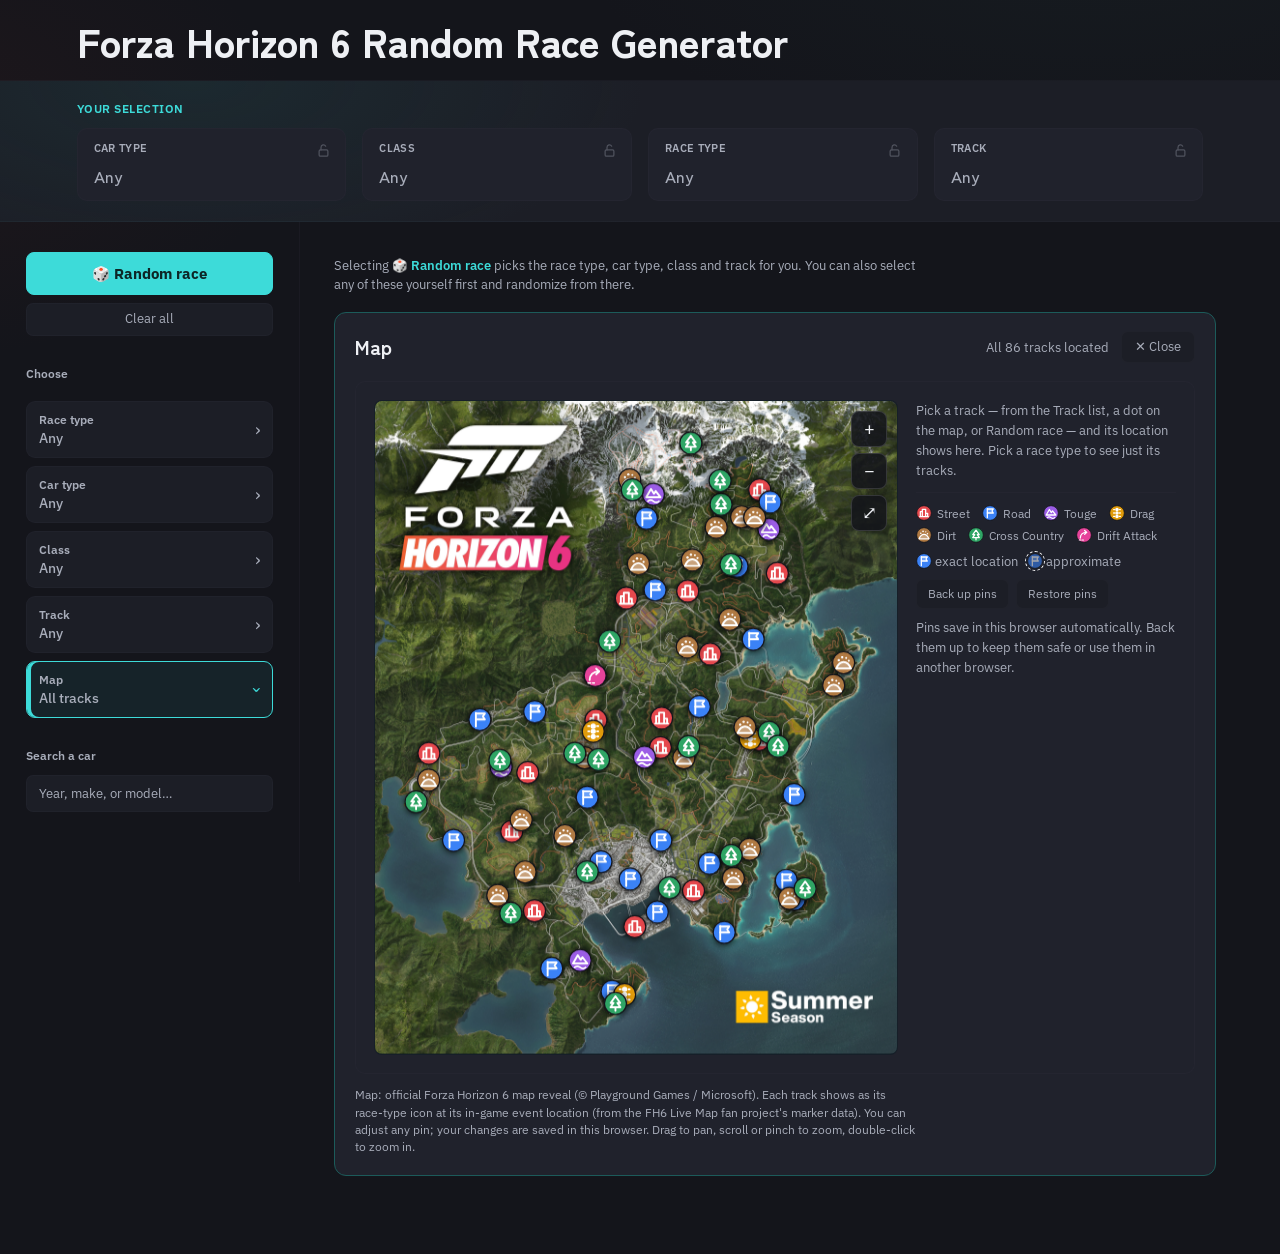
==== fh6-random-race-gen.html @ 0162f40c "Initial commit: FH6 tools (race generator, tune finder, car data) Co-Authored-By: Claude Sonnet 5 <n" ====
<!DOCTYPE html>
<html lang="en">
<head>
<meta charset="UTF-8">
<meta name="viewport" content="width=device-width, initial-scale=1.0">
<title>FH6 Random Race Gen</title>
<link rel="preconnect" href="https://fonts.googleapis.com">
<link href="https://fonts.googleapis.com/css2?family=Zen+Kaku+Gothic+New:wght@500;700;900&family=IBM+Plex+Sans:wght@400;500;600&display=swap" rel="stylesheet">
<style>
  :root{
    --asphalt:#14151b;
    --asphalt-2:#1c1e26;
    --card:#20222c;
    --line: #33364433;
    --paper:#eef0f4;
    --paper-dim:#a8adba;
    --torii:#e8483c;
    --torii-dim:#7a2b26;
    --neon:#3ddbd9;
    /* Selection colours: Okabe-Ito orange + sky blue stay distinct for colour-blind users */
    --sel:#E8642C;
    --compat:#56B4E9;
    --neon-dim:#1c5b5a;
  }
  *{box-sizing:border-box;}
  html,body{margin:0;padding:0;}
  body{
    background:
      radial-gradient(ellipse 900px 500px at 85% -10%, #1f3a3933 0%, transparent 60%),
      radial-gradient(ellipse 700px 400px at -10% 10%, #4a1f1c33 0%, transparent 60%),
      var(--asphalt);
    color:var(--paper);
    font-family:'IBM Plex Sans', sans-serif;
    min-height:100vh;
  }
  .display{font-family:'Zen Kaku Gothic New', sans-serif;}

  /* ---- Hero ---- */
  .hero{
    padding:18px 6vw 16px;
    border-bottom:1px solid var(--line);
  }
  /* ---- Random race result banner ---- */
  .random-result{
    padding:20px 6vw;
    border-bottom:1px solid var(--line);
    background:
      radial-gradient(ellipse 700px 300px at 15% 0%, #1c5b5a2e 0%, transparent 65%),
      var(--asphalt-2);
  }
  .rr-head{display:flex; align-items:center; justify-content:space-between; gap:12px; margin:0 0 12px; flex-wrap:wrap;}
  .rr-head .random-result-label{margin:0;}
  .rr-head{justify-content:flex-start;}
  .rr-tip{font-size:12.5px; color:var(--paper-dim);}
  .random-result-item .rr-v.is-any{color:var(--paper-dim); font-weight:500;}
  .rr-hint{font-size:11.5px; color:var(--paper-dim); margin:10px 0 0;}
  .rr-top{display:flex; align-items:center; justify-content:space-between; gap:6px; margin:0 0 4px;}
  .rr-top .rr-k{margin:0;}
  .rr-lock{
    display:inline-flex; align-items:center; justify-content:center;
    width:28px; height:28px; margin:-6px -8px -6px 0;
    background:none; border:1px solid transparent; border-radius:7px;
    color:var(--paper-dim); cursor:pointer; padding:0;
  }
  .rr-lock:hover, .rr-lock:focus-visible{border-color:var(--line); color:var(--paper); background:var(--asphalt-2);}
  .rr-lock[aria-pressed="true"]{color:var(--sel);}
  .rr-lock[aria-pressed="true"] rect{fill:currentColor;}
  .rr-lock:disabled{opacity:.35; cursor:default;}
  .random-result-item.is-locked{border-color:var(--sel); box-shadow:inset 4px 0 0 var(--sel);}
  .random-result-label{
    display:block;
    font-size:12px;
    font-weight:600;
    letter-spacing:.04em;
    text-transform:uppercase;
    color:var(--neon);
    margin:0 0 12px;
  }
  .random-result-grid{
    display:grid;
    grid-template-columns:repeat(4, minmax(140px, 1fr));
    gap:16px;
  }
  @media (max-width: 760px){.random-result-grid{grid-template-columns:repeat(2, 1fr);}}
  @media (max-width: 760px){
    .random-result{padding:14px 16px;}
    .random-result-grid{gap:8px;}
    .random-result-item{padding:9px 11px;}
    .random-result-item .rr-v{font-size:14.5px;}
  }
  .random-result-item{
    background:var(--card);
    border:1px solid var(--line);
    border-radius:10px;
    padding:12px 16px;
  }
  .random-result-item .rr-k{
    display:block;
    font-size:11px;
    font-weight:600;
    letter-spacing:.03em;
    text-transform:uppercase;
    color:var(--paper-dim);
    margin:0 0 4px;
  }
  .random-result-item .rr-v{
    display:block;
    font-family:'Zen Kaku Gothic New', sans-serif;
    font-size:17px;
    font-weight:700;
    color:var(--paper);
  }
  .hero-kicker{
    font-size:13px;
    letter-spacing:.02em;
    color:var(--neon);
    margin:0 0 10px;
    font-weight:600;
  }
  .hero h1{
    font-family:'Zen Kaku Gothic New', sans-serif;
    font-weight:900;
    font-size:clamp(32px, 5.4vw, 54px);
    line-height:1.02;
    margin:0 0 14px;
    max-width:16ch;
  }
  .hero h1 .accent{color:var(--torii);}
  .hero p{
    max-width:56ch;
    color:var(--paper-dim);
    font-size:16px;
    line-height:1.6;
    margin:0;
  }
  .hero-stat-row{
    display:flex;
    gap:28px;
    margin-top:28px;
    flex-wrap:wrap;
  }
  .hero-stat b{
    display:block;
    font-family:'Zen Kaku Gothic New', sans-serif;
    font-size:26px;
    font-weight:700;
    color:var(--paper);
  }
  .hero-stat span{
    font-size:12.5px;
    color:var(--paper-dim);
  }

  /* ---- Layout ---- */
  .layout{
    display:grid;
    grid-template-columns: 300px 1fr;
    gap:0;
  }
  @media (max-width: 880px){
    .layout{grid-template-columns: 1fr;}
  }

  /* ---- Filter rail ---- */
  .filters{
    border-right:1px solid var(--line);
    padding:30px 26px 40px;
    position:sticky;
    top:0;
    align-self:start;
    max-height:100vh;
    overflow-y:auto;
  }
  @media (max-width: 880px){
    .filters{position:static; max-height:none; border-right:none; border-bottom:1px solid var(--line);}
  }
  .filter-group{margin-bottom:30px;}
  .filter-group h3{
    font-size:12px;
    font-weight:600;
    color:var(--paper-dim);
    margin:0 0 12px;
    display:flex;
    align-items:center;
    justify-content:space-between;
  }
  .filter-group h3 button{
    background:none;
    border:none;
    color:var(--neon);
    font-size:11px;
    cursor:pointer;
    padding:0;
    font-family:inherit;
  }
  .pill-set{display:flex; flex-wrap:wrap; gap:8px;}
  /* ---- Primary action ---- */
  .btn-primary{
    background:var(--neon); border:1px solid var(--neon); color:#0d2626;
    font-weight:700; font-family:inherit; cursor:pointer; border-radius:8px;
    transition:filter .12s, transform .06s;
  }
  .btn-primary:hover{filter:brightness(1.1);}
  .btn-primary:active{transform:translateY(1px);}
  .btn-primary:focus-visible{outline:2px solid var(--paper); outline-offset:2px;}
  #randomRace{width:100%; padding:11px 13px; font-size:14.5px;}
  /* ---- Phone: Random race pinned to the bottom of the screen ---- */
  .mobile-bar{display:none;}
  @media (max-width: 880px){
    .mobile-bar{
      display:flex; gap:8px; position:fixed; left:0; right:0; bottom:0; z-index:50;
      padding:10px 16px calc(10px + env(safe-area-inset-bottom));
      background:rgba(20,21,27,.94); border-top:1px solid #ffffff1a;
      backdrop-filter:blur(6px);
    }
    .mobile-bar .btn-primary{flex:1; padding:12px; font-size:15px;}
    .mobile-bar .pill{padding:12px 16px;}
    body{padding-bottom:76px;}
    .filters .rr-actions{display:none;}
  }
  /* ---- Car type groups ---- */
  .type-group-label{
    flex-basis:100%; font-size:10.5px; font-weight:600; letter-spacing:.05em;
    text-transform:uppercase; color:#7d8291; margin:8px 0 -2px;
  }
  .type-group-label:first-child{margin-top:0;}
  /* ---- Clickable tags in the panels ---- */
  .chip-btn{background:none; font-family:inherit; cursor:pointer; line-height:inherit; transition:background .12s, border-color .12s, color .12s;}
  .chip.type.chip-btn:hover, .chip.type.chip-btn:focus-visible{background:#e8483c1f; border-color:var(--torii);}
  .chip.race.chip-btn:hover, .chip.race.chip-btn:focus-visible{background:#3ddbd91a; border-color:var(--neon);}
  .chip.class.chip-btn:hover, .chip.class.chip-btn:focus-visible{filter:brightness(1.12);}
  .chip.chip-btn.is-current{box-shadow:0 0 0 2px var(--paper) inset;}
  .mismatch-note{font-size:12px; line-height:1.5; color:#f2c14e; margin:10px 0 0;}
  .class-note{font-size:11px; color:var(--paper-dim); margin:8px 0 0; line-height:1.4;}
  #classSet .pill[data-value="X"]{border-style:dashed;}
  /* ---- Left-side choice buttons ---- */
  .pick-nav{display:flex; flex-direction:column; gap:8px;}
  .nav-btn{
    display:grid; grid-template-columns:minmax(0, 1fr) auto; column-gap:10px;
    width:100%; text-align:left; padding:10px 12px;
    background:var(--asphalt-2); border:1px solid var(--line); border-radius:9px;
    color:var(--paper); font-family:inherit; cursor:pointer;
    transition:border-color .12s, background .12s;
  }
  .nav-btn:hover{border-color:#4b4f5f;}
  .nav-btn:focus-visible{outline:2px solid var(--neon); outline-offset:2px;}
  .nav-btn .nav-k{grid-column:1; grid-row:1; font-size:12px; font-weight:600; color:var(--paper-dim);}
  .nav-btn .nav-v{grid-column:1; grid-row:2; font-size:14px; font-weight:600; margin-top:2px; display:flex; align-items:center; gap:6px; min-width:0;}
  .nav-btn .nav-v span{overflow:hidden; text-overflow:ellipsis; white-space:nowrap;}
  .nav-btn .nav-v .race-ico{flex:none;}
  .nav-btn .nav-v.is-any{color:var(--paper-dim); font-weight:500;}
  .nav-btn .nav-chev{grid-column:2; grid-row:1 / span 2; align-self:center; color:var(--paper-dim); font-size:18px; transition:transform .15s;}
  .nav-btn.is-open{border-color:var(--neon); background:#3ddbd912; box-shadow:inset 4px 0 0 var(--neon);}
  .nav-btn.is-open .nav-chev{color:var(--neon); transform:rotate(90deg);}
  @media (max-width: 880px){ .nav-btn .nav-chev{transform:rotate(90deg);} .nav-btn.is-open .nav-chev{transform:rotate(-90deg);} }
  /* ---- Picker panel in the main area ---- */
  .picker{
    background:var(--card); border:1px solid var(--neon-dim); border-radius:12px;
    padding:18px 20px 20px; margin:0 0 18px; scroll-margin-top:16px;
  }
  .picker-head{display:flex; align-items:center; justify-content:space-between; gap:12px; flex-wrap:wrap; margin:0 0 14px;}
  .picker-head h2{font-family:'Zen Kaku Gothic New', sans-serif; font-size:19px; margin:0;}
  .picker-actions{display:flex; gap:8px;}
  .picker-actions .pill{padding:5px 12px; font-size:12.5px;}
  .picker-meta{font-size:12.5px; color:var(--paper-dim); margin:-4px 0 14px;}
  .picker .mapping-panel.wide{margin-top:18px; background:var(--asphalt-2);}
  .picker .mismatch-note{margin:-6px 0 14px;}
  @media (max-width: 640px){ .picker{padding:14px 12px 16px;} .picker .map-wrap{padding:8px;} }
  .picker .pill-set{gap:9px;}
  [hidden]{display:none !important;}
  .pill-set.dense .pill{padding:5px 10px; font-size:12px;}
  .pill.pill-ico{display:inline-flex; align-items:center; gap:6px; padding-left:8px;}
  .pill.pill-ico .race-ico{flex:none;}
  .track-group h4{display:flex; align-items:center; gap:7px;}
  .rr-v .race-ico{vertical-align:-3px; margin-right:7px;}
  .pill{
    border:1px solid var(--line);
    background:var(--asphalt-2);
    color:var(--paper-dim);
    padding:7px 13px;
    border-radius:7px;
    font-size:13px;
    cursor:pointer;
    font-family:inherit;
    transition:border-color .12s, color .12s, background .12s;
    line-height:1.3;
  }
  .pill:hover{border-color:#4b4f5f; color:var(--paper);}
  /* One rule in every list: your pick = solid orange + ✓, goes-with-your-picks = blue outline */
  .pill.active-type, .pill.active-race, .pill.active-class-pill, .track-chip.selected-track{
    background:var(--sel); border-color:var(--sel); color:#1a0d0c; font-weight:700;
  }
  .pill.active-type::before, .pill.active-race::before, .pill.active-class-pill::before, .track-chip.selected-track::before{
    content:"✓"; margin-right:5px; font-weight:800;
  }
  .pill.related-type, .pill.related-race, .pill.in-type-class, .pill.related-class-pill{
    background:transparent; border-color:var(--compat); color:var(--compat); box-shadow:inset 0 0 0 1px var(--compat);
  }

  /* ---- Main content ---- */
  .content{padding:34px 5vw 60px 34px;}
  @media (max-width: 880px){.content{padding:28px 6vw 60px;}}

  .mapping{margin-bottom:48px;}
  .mapping h2{
    font-family:'Zen Kaku Gothic New', sans-serif;
    font-size:22px;
    margin:0 0 6px;
  }
  .mapping .caveat{
    font-size:12px;
    color:var(--paper-dim);
    max-width:70ch;
    margin:0 0 22px;
    line-height:1.5;
  }
  .mapping-panels{
    display:grid;
    grid-template-columns:repeat(3, minmax(0, 1fr));
    gap:18px;
  }
  @media (max-width: 1180px){.mapping-panels{grid-template-columns:1fr 1fr;}}
  @media (max-width: 640px){.mapping-panels{grid-template-columns:1fr;}}
  .random-hint{
    font-size:12.5px;
    color:var(--paper-dim);
    line-height:1.5;
    margin:0 0 16px;
    max-width:75ch;
  }
  .random-hint b{color:var(--neon); font-weight:600;}
  .panel-jump{
    background:none;
    border:none;
    padding:0;
    font:inherit;
    color:var(--neon);
    cursor:pointer;
    text-decoration:underline dotted;
    text-underline-offset:3px;
  }
  .mapping-panel .panel-jump{font-size:12.5px;}
  .mapping-panel .mapping-empty{margin:0;}
  .panel-jump:hover, .panel-jump:focus-visible{color:var(--paper); text-decoration-style:solid;}
  .jump-flash{animation:jump-flash 1.6s ease-out;}
  @keyframes jump-flash{
    0%, 35%{box-shadow:0 0 0 2px var(--neon); background:#3ddbd914;}
    100%{box-shadow:0 0 0 2px transparent; background:transparent;}
  }
  .filter-group, .tracks{border-radius:10px; scroll-margin-top:16px;}
  .track-sel{display:flex; flex-wrap:wrap; align-items:center; gap:8px; margin-bottom:10px;}
  .track-sel .chip.race{display:inline-flex; align-items:center; gap:6px;}
  .mapping-panel{
    background:var(--card);
    border:1px solid var(--line);
    border-radius:10px;
    padding:20px;
    min-height:110px;
  }
  .mapping-panel h4{
    margin:0 0 12px;
    font-size:12.5px;
    font-weight:600;
    color:var(--paper-dim);
  }
  .mapping-panel h4 strong{color:var(--paper);}
  .mapping-panel h4 .chip.level{display:inline-block; white-space:nowrap; margin:4px 0 0 4px; padding:2px 9px; font-size:11.5px; vertical-align:middle;}
  .chip-row{display:flex; flex-wrap:wrap; gap:7px;}
  .chip{
    font-size:12.5px;
    padding:5px 11px;
    border-radius:6px;
    border:1px solid var(--line);
  }
  .chip.type{color:var(--torii); border-color:var(--torii-dim);}
  .chip.race{color:var(--neon); border-color:var(--neon-dim);}
  .chip.level{
    color:#1a0d0c;
    background:#f2c14e;
    border-color:#f2c14e;
    font-weight:700;
    margin-left:4px;
  }
  .chip.class{
    color:#1a0d0c;
    background:#f2c14e;
    border-color:#f2c14e;
    font-weight:700;
  }
  .chip.class.active-class{
    box-shadow:0 0 0 2px var(--torii);
  }
  .class-label{
    font-size:11px;
    font-weight:600;
    letter-spacing:.04em;
    text-transform:uppercase;
    color:var(--paper-dim);
    margin:14px 0 8px;
  }
  .mapping-empty{
    font-size:13px;
    color:var(--paper-dim);
    line-height:1.5;
  }
  .mapping-panel.wide{
    grid-column:1 / -1;
    margin-top:18px;
  }
  .mapping-panel.wide h4{display:flex; align-items:baseline; justify-content:space-between; gap:10px; flex-wrap:wrap;}
  .cars-filter-note{
    font-size:11.5px;
    color:var(--paper-dim);
    font-weight:400;
  }
  .cars-list{
    display:grid;
    grid-template-columns:repeat(auto-fill, minmax(230px, 1fr));
    gap:6px;
    max-height:340px;
    overflow-y:auto;
    padding-right:4px;
  }
  .car-row{
    display:flex;
    align-items:center;
    justify-content:space-between;
    gap:8px;
    background:var(--asphalt-2);
    border:1px solid var(--line);
    border-radius:6px;
    padding:6px 9px;
    font-size:12.5px;
  }
  .car-row .car-name{overflow:hidden; text-overflow:ellipsis; white-space:nowrap; color:var(--paper);}
  .car-class-badge{
    flex:none;
    font-size:11px;
    font-weight:700;
    color:#1a0d0c;
    background:#f2c14e;
    border-radius:5px;
    padding:2px 7px;
  }
  .car-row-clickable{
    cursor:pointer;
    transition:border-color .15s ease, background .15s ease;
  }
  .car-row-clickable:hover{
    border-color:var(--accent, #f2c14e);
    background:var(--asphalt-3, #23292f);
  }
  .car-row-clickable.is-selected{
    border-color:var(--sel);
    background:rgba(232,100,44,0.16);
    box-shadow:inset 3px 0 0 var(--sel);
  }
  .car-row-clickable.is-selected .car-name::before{content:"✓ "; color:var(--sel); font-weight:800;}
  .forza-origin{
    margin-top:12px;
    background:var(--asphalt-2);
    border:1px solid var(--sel);
    border-radius:8px;
    padding:12px 14px;
    font-size:12.5px;
    display:none;
  }
  .forza-origin h4{
    margin:0 0 6px;
    font-size:13px;
    font-family:'Zen Kaku Gothic New', sans-serif;
    color:var(--sel);
  }
  .forza-origin p{
    margin:0 0 8px;
    color:var(--paper-dim);
  }
  .forza-origin p strong{color:var(--paper);}
  .forza-origin-tracks{
    display:flex;
    flex-direction:column;
    gap:6px;
  }
  .forza-origin-race{
    display:flex;
    flex-wrap:wrap;
    align-items:baseline;
    gap:6px;
    background:var(--asphalt);
    border:1px solid var(--line);
    border-radius:6px;
    padding:6px 9px;
  }
  .forza-origin-race .race-name{
    font-weight:700;
    color:var(--paper);
    font-size:12px;
  }
  .forza-origin-race .race-tracks{
    color:var(--paper-dim);
    font-size:11.5px;
  }

  /* ---- Tracks ---- */
  .tracks{
    border-top:1px solid var(--line);
    padding-top:28px;
  }
  .tracks-head{display:flex; justify-content:space-between; align-items:baseline; flex-wrap:wrap; gap:10px;}
  .tracks-head h2{font-family:'Zen Kaku Gothic New', sans-serif; font-size:20px; margin:0;}
  .tracks-head span{font-size:12.5px; color:var(--paper-dim);}
  .track-groups{
    margin-top:18px;
    display:flex;
    flex-direction:column;
    gap:18px;
  }
  .track-group h4{
    margin:0 0 8px;
    font-size:13px;
    color:var(--neon);
    font-weight:600;
  }
  .track-chip-row{display:flex; flex-wrap:wrap; gap:7px;}
  .track-chip{
    font-size:12px;
    padding:5px 10px;
    border-radius:6px;
    background:var(--asphalt-2);
    border:1px solid var(--line);
    color:var(--paper-dim);
    cursor:pointer;
    font-family:inherit;
    transition:border-color .12s, color .12s, background .12s;
  }
  .track-chip:hover{border-color:#4b4f5f; color:var(--paper);}


  /* ---- Map ---- */
  .map-section{margin-top:18px;}
  .map-section .map-head{align-items:center;}
  .map-head-right{display:flex; align-items:center; gap:12px; flex-wrap:wrap;}
  .map-head{display:flex; justify-content:space-between; align-items:baseline; flex-wrap:wrap; gap:10px;}
  .map-head h2{font-family:'Zen Kaku Gothic New', sans-serif; font-size:20px; margin:0;}
  .map-progress{font-size:12.5px; color:var(--paper-dim);}
  .map-caveat{
    font-size:11.5px;
    color:var(--paper-dim);
    max-width:80ch;
    margin:12px 0 0;
    line-height:1.5;
  }
  .map-wrap{
    background:var(--card);
    border:1px solid var(--line);
    border-radius:10px;
    padding:18px;
    margin-top:18px;
    display:grid;
    grid-template-columns: minmax(0, 1fr) 260px;
    gap:18px;
  }
  @media (max-width: 760px){ .map-wrap{grid-template-columns:minmax(0, 1fr); padding:12px;} }

  .map-viewport{
    position:relative;
    overflow:hidden;
    aspect-ratio:4 / 5;
    max-height:82vh;
    background:#0f1a22;
    border:1px solid var(--line);
    border-radius:8px;
    touch-action:none;
    user-select:none;
    -webkit-user-select:none;
    cursor:grab;
  }
  .map-viewport.is-dragging{cursor:grabbing;}
  .map-viewport.is-placing{cursor:crosshair; outline:2px solid var(--torii); outline-offset:-2px;}
  .map-stage{
    position:absolute;
    left:0; top:0;
    width:2160px; height:2700px;
    transform-origin:0 0;
    will-change:transform;
  }
  .map-stage img{
    display:block;
    width:2160px; height:2700px;
    max-width:none;
    pointer-events:none;
    -webkit-user-drag:none;
  }
  .map-dots{position:absolute; inset:0;}

  /* Placed-track dots: centred on the exact spot and counter-scaled by --inv so they
     stay the same on-screen size at every zoom level. */
  .map-dot{
    position:absolute;
    width:24px; height:24px;
    margin:-12px 0 0 -12px;
    padding:0; border:0;
    border-radius:50%;
    background:none;
    transform:scale(var(--inv, 1));
    cursor:pointer;
  }
  .map-dot .race-ico{display:block; filter:drop-shadow(0 1px 3px #000c); transition:transform .12s;}
  .map-dot:hover .race-ico{transform:scale(1.3);}
  .map-dot:focus-visible{outline:2px solid var(--neon); outline-offset:3px;}
  .map-dot.approx .race-ico{opacity:.6;}
  .map-dot.approx::after{
    content:"";
    position:absolute;
    inset:-3px;
    border-radius:50%;
    border:1.5px dashed #fff;
    opacity:.85;
    pointer-events:none;
  }
  .map-area{
    position:absolute;
    display:none;
    transform:translate(-50%, -50%);
    border-radius:50%;
    border:calc(2.5px * var(--inv, 1)) dashed var(--pin-color, #e8483c);
    background:color-mix(in srgb, var(--pin-color, #e8483c) 16%, transparent);
    pointer-events:none;
  }
  .map-area.is-visible{display:block;}
  .map-key{display:inline-block; position:relative; vertical-align:-3px; line-height:0;}
  .map-key.approx .race-ico{opacity:.6;}
  .map-key.approx::after{content:""; position:absolute; inset:-2px; border-radius:50%; border:1.3px dashed #fff;}
  .map-legend{display:flex; flex-wrap:wrap; gap:6px 12px; font-size:12px; color:var(--paper-dim);}
  .map-legend-item{display:inline-flex; align-items:center; gap:5px;}
  .map-pin{
    position:absolute;
    width:0; height:0;
    display:none;
    transform:scale(var(--inv, 1));
    pointer-events:none;
  }
  .map-pin.is-visible{display:block;}
  .map-pin-dot, .map-pin-ring{
    position:absolute;
    left:-19px; top:-19px;
    width:38px; height:38px;
    border-radius:50%;
  }
  .map-pin-dot{line-height:0; filter:drop-shadow(0 3px 8px #000c); pointer-events:auto;}
  .map-tip{
    position:absolute;
    z-index:4;
    display:none;
    max-width:240px;
    padding:7px 11px 8px;
    border-radius:8px;
    background:rgba(20,21,27,.96);
    border:1px solid #ffffff1f;
    border-left:3px solid var(--tip-color, var(--neon));
    box-shadow:0 8px 22px #000b;
    color:var(--paper);
    font-size:12.5px;
    line-height:1.35;
    pointer-events:none;
    transform:translate(-50%, -100%);
    white-space:normal;
  }
  .map-tip.is-visible{display:block;}
  .map-tip.below{transform:translate(-50%, 0);}
  .map-tip b{display:block; font-weight:600;}
  .map-tip span{display:block; margin-top:2px; color:var(--paper-dim); font-size:11.5px;}
  .map-pin-dot .race-ico{display:block;}
  .map-pin-ring{border:3px solid var(--pin-color, #e8483c); animation:map-pin-pulse 1.8s ease-out infinite;}
  @keyframes map-pin-pulse{
    0%{transform:scale(1); opacity:.85;}
    100%{transform:scale(2.6); opacity:0;}
  }

  .map-controls{
    position:absolute;
    right:10px; top:10px;
    display:flex;
    flex-direction:column;
    gap:6px;
    z-index:3;
  }
  .map-ctl{
    width:36px; height:36px;
    border-radius:8px;
    border:1px solid #ffffff22;
    background:rgba(20,21,27,.88);
    color:var(--paper);
    font-size:18px;
    line-height:1;
    cursor:pointer;
    font-family:inherit;
  }
  .map-ctl:hover{border-color:var(--neon); color:var(--neon);}
  .map-banner{
    position:absolute;
    left:10px; right:56px; top:10px;
    z-index:3;
    display:none;
    align-items:center;
    justify-content:space-between;
    gap:10px;
    background:rgba(20,21,27,.92);
    border:1px solid var(--torii);
    border-radius:8px;
    padding:8px 12px;
    font-size:12.5px;
    line-height:1.45;
  }
  .map-banner.is-visible{display:flex;}
  .map-banner b{color:var(--paper);}
  .map-missing{
    position:absolute;
    inset:0;
    display:none;
    align-items:center;
    justify-content:center;
    text-align:center;
    padding:24px;
    font-size:13px;
    line-height:1.6;
    color:var(--paper-dim);
    background:var(--asphalt);
    z-index:2;
  }
  .map-missing.is-visible{display:flex;}

  .map-side{display:flex; flex-direction:column; gap:12px; min-width:0;}
  .map-side-card{
    background:var(--asphalt-2);
    border:1px solid var(--line);
    border-radius:8px;
    padding:12px 14px;
  }
  .map-side-card .msc-k{
    display:block;
    font-size:11px;
    font-weight:600;
    letter-spacing:.03em;
    text-transform:uppercase;
    color:var(--paper-dim);
    margin:0 0 4px;
  }
  .map-side-card .msc-v{
    display:block;
    font-family:'Zen Kaku Gothic New', sans-serif;
    font-size:15px;
    font-weight:700;
    color:var(--paper);
    line-height:1.3;
  }
  .map-side-card .msc-sub{
    display:block;
    margin-top:4px;
    font-size:11.5px;
    color:var(--paper-dim);
    line-height:1.45;
  }
  .map-side-empty, .map-side-note{
    font-size:12.5px;
    color:var(--paper-dim);
    line-height:1.6;
    margin:0;
  }
  .map-side-note.warn{color:#f2c14e;}
  .map-side-actions{display:flex; flex-wrap:wrap; gap:7px;}
  .map-side .pill{font-size:12px; padding:6px 11px; text-decoration:none; display:inline-block;}
  .pill.primary{background:var(--torii); border-color:var(--torii); color:#1a0d0c; font-weight:600;}
  .pill.primary:hover{color:#1a0d0c; filter:brightness(1.08);}
  .map-tools{border-top:1px solid var(--line); padding-top:12px; display:flex; flex-direction:column; gap:8px;}
  /* ---- Car search ---- */
  .car-search-wrap{position:relative;}
  .car-search-input{
    width:100%;
    background:var(--asphalt-2);
    border:1px solid var(--line);
    color:var(--paper);
    padding:9px 12px;
    border-radius:7px;
    font-size:13px;
    font-family:inherit;
    box-sizing:border-box;
  }
  .car-search-input::placeholder{color:var(--paper-dim);}
  .car-search-input:focus{outline:none; border-color:var(--neon);}
  .car-search-results{
    display:none;
    position:absolute;
    top:calc(100% + 4px);
    left:0; right:0;
    background:var(--card);
    border:1px solid var(--line);
    border-radius:8px;
    max-height:280px;
    overflow-y:auto;
    z-index:20;
    box-shadow:0 10px 26px #00000066;
  }
  .car-search-result{
    padding:8px 12px;
    font-size:12.5px;
    line-height:1.5;
    cursor:pointer;
    border-bottom:1px solid var(--line);
    color:var(--paper-dim);
  }
  .car-search-result:last-child{border-bottom:none;}
  .car-search-result:hover{background:var(--asphalt-2); color:var(--paper);}
  .car-search-result b{color:var(--paper); font-weight:600;}
  .car-search-empty{padding:10px 12px; font-size:12px; color:var(--paper-dim);}
  .car-search-selected{
    display:none;
    margin-top:10px;
    font-size:12px;
    line-height:1.5;
    background:var(--asphalt-2);
    border:1px solid var(--neon-dim);
    border-radius:7px;
    padding:8px 11px;
    align-items:center;
    justify-content:space-between;
    gap:8px;
  }
  .car-search-selected button{
    background:none;
    border:none;
    color:var(--paper-dim);
    cursor:pointer;
    font-size:14px;
    line-height:1;
    padding:0 2px;
    font-family:inherit;
  }
  .car-search-selected button:hover{color:var(--paper);}
</style>
</head>
<body>

<div class="hero">
  <h1 class="display" style="font-size:clamp(22px, 4vw, 40px); line-height:1.15; margin:0; font-weight:900; max-width:none;">Forza Horizon 6 Random Race Generator</h1>
</div>

<div class="random-result" id="randomResult">
  <div class="rr-head">
    <span class="random-result-label">Your selection</span>
    <span class="rr-tip" id="rrTip" hidden>You can lock what you like and reroll.</span>
  </div>
  <div class="random-result-grid">
    <div class="random-result-item" data-key="type"><div class="rr-top"><span class="rr-k">Car Type</span><button type="button" class="rr-lock" data-lock="type" aria-pressed="false" aria-label="Lock car type" title="Lock car type so Reroll keeps it"><svg width="15" height="15" viewBox="0 0 24 24" fill="none" stroke="currentColor" stroke-width="2" stroke-linecap="round" stroke-linejoin="round" aria-hidden="true"><rect x="5" y="11" width="14" height="10" rx="2"/><path class="lock-shackle" d="M8 11V7a4 4 0 0 1 8 0"/></svg></button></div><span class="rr-v" id="rrType"></span></div>
    <div class="random-result-item" data-key="class"><div class="rr-top"><span class="rr-k">Class</span><button type="button" class="rr-lock" data-lock="class" aria-pressed="false" aria-label="Lock class" title="Lock class so Reroll keeps it"><svg width="15" height="15" viewBox="0 0 24 24" fill="none" stroke="currentColor" stroke-width="2" stroke-linecap="round" stroke-linejoin="round" aria-hidden="true"><rect x="5" y="11" width="14" height="10" rx="2"/><path class="lock-shackle" d="M8 11V7a4 4 0 0 1 8 0"/></svg></button></div><span class="rr-v" id="rrClass"></span></div>
    <div class="random-result-item" data-key="race"><div class="rr-top"><span class="rr-k">Race Type</span><button type="button" class="rr-lock" data-lock="race" aria-pressed="false" aria-label="Lock race type" title="Lock race type so Reroll keeps it"><svg width="15" height="15" viewBox="0 0 24 24" fill="none" stroke="currentColor" stroke-width="2" stroke-linecap="round" stroke-linejoin="round" aria-hidden="true"><rect x="5" y="11" width="14" height="10" rx="2"/><path class="lock-shackle" d="M8 11V7a4 4 0 0 1 8 0"/></svg></button></div><span class="rr-v" id="rrRace"></span></div>
    <div class="random-result-item" data-key="track"><div class="rr-top"><span class="rr-k">Track</span><button type="button" class="rr-lock" data-lock="track" aria-pressed="false" aria-label="Lock track" title="Lock track so Reroll keeps it"><svg width="15" height="15" viewBox="0 0 24 24" fill="none" stroke="currentColor" stroke-width="2" stroke-linecap="round" stroke-linejoin="round" aria-hidden="true"><rect x="5" y="11" width="14" height="10" rx="2"/><path class="lock-shackle" d="M8 11V7a4 4 0 0 1 8 0"/></svg></button></div><span class="rr-v" id="rrTrack"></span></div>
  </div>
  <p class="rr-hint" id="rrHint" hidden>Click Random race to complete your race criteria.</p>
</div>

<div class="layout">
  <aside class="filters">
    <div class="filter-group rr-actions">
      <button type="button" id="randomRace" class="btn-primary">🎲 Random race</button>
      <button type="button" id="clearAll" class="pill" style="width:100%; text-align:center; margin-top:8px;">Clear all</button>
    </div>
    <nav class="filter-group pick-nav" aria-label="Choose your race">
      <h3>Choose</h3>
      <button type="button" class="nav-btn" data-pane="race" aria-expanded="false" aria-controls="pane-race"><span class="nav-k">Race type</span><span class="nav-v is-any"><span>Any</span></span><span class="nav-chev" aria-hidden="true">›</span></button>
      <button type="button" class="nav-btn" data-pane="type" aria-expanded="false" aria-controls="pane-type"><span class="nav-k">Car type</span><span class="nav-v is-any"><span>Any</span></span><span class="nav-chev" aria-hidden="true">›</span></button>
      <button type="button" class="nav-btn" data-pane="class" aria-expanded="false" aria-controls="pane-class"><span class="nav-k">Class</span><span class="nav-v is-any"><span>Any</span></span><span class="nav-chev" aria-hidden="true">›</span></button>
      <button type="button" class="nav-btn" data-pane="tracks" aria-expanded="false" aria-controls="pane-tracks"><span class="nav-k">Track</span><span class="nav-v is-any"><span>Any</span></span><span class="nav-chev" aria-hidden="true">›</span></button>
      <button type="button" class="nav-btn" data-pane="map" aria-expanded="false" aria-controls="pane-map"><span class="nav-k">Map</span><span class="nav-v is-any"><span>All tracks</span></span><span class="nav-chev" aria-hidden="true">›</span></button>
    </nav>
    <div class="filter-group">
      <h3>Search a car</h3>
      <div class="car-search-wrap">
        <input type="text" id="carSearchInput" class="car-search-input" placeholder="Year, make, or model…" autocomplete="off">
        <div class="car-search-results" id="carSearchResults"></div>
      </div>
      <div class="car-search-selected" id="carSearchSelected"></div>
    </div>
  </aside>

  <main class="content">
    <p class="random-hint">Selecting <b>🎲 Random race</b> picks the race type, car type, class and track for you. You can also select any of these yourself first and randomize from there.</p>

    <section class="picker" id="pane-race" data-pane="race" aria-labelledby="pane-race-title" hidden>
      <div class="picker-head">
        <h2 id="pane-race-title">Race type</h2>
        <div class="picker-actions">
          <button type="button" class="pill pane-clear" data-pane="race">Clear</button>
          <button type="button" class="pill pane-close" data-pane="race" aria-label="Close race type">✕ Close</button>
        </div>
      </div>
      <div class="pill-set" id="raceSet"></div>
    </section>
    <section class="picker" id="pane-type" data-pane="type" aria-labelledby="pane-type-title" hidden>
      <div class="picker-head">
        <h2 id="pane-type-title">Car type</h2>
        <div class="picker-actions">
          <button type="button" class="pill pane-clear" data-pane="type">Clear</button>
          <button type="button" class="pill pane-close" data-pane="type" aria-label="Close car type">✕ Close</button>
        </div>
      </div>
      <div class="pill-set dense" id="typeSet"></div>
      <div class="mapping-panel wide" id="carsPanel" style="display:none;">
        <h4><span id="carsTitle">Select a car type to see its cars</span></h4>
        <div class="cars-list" id="carsList"></div>
        <div class="forza-origin" id="forzaOrigin"></div>
      </div>
    </section>
    <section class="picker" id="pane-class" data-pane="class" aria-labelledby="pane-class-title" hidden>
      <div class="picker-head">
        <h2 id="pane-class-title">Class</h2>
        <div class="picker-actions">
          <button type="button" class="pill pane-clear" data-pane="class">Clear</button>
          <button type="button" class="pill pane-close" data-pane="class" aria-label="Close class">✕ Close</button>
        </div>
      </div>
      <div class="pill-set" id="classSet"></div>
      <p class="class-note">X is upgrade-only: no car starts in Class X.</p>
    </section>
    <section class="picker" id="pane-tracks" data-pane="tracks" aria-labelledby="pane-tracks-title" hidden>
      <div class="picker-head">
        <h2 id="pane-tracks-title">Track</h2>
        <div class="picker-actions">
          <button type="button" class="pill pane-clear" data-pane="tracks">Clear</button>
          <button type="button" class="pill pane-close" data-pane="tracks" aria-label="Close track">✕ Close</button>
        </div>
      </div>
      <p class="picker-meta" id="trackCount"></p>
      <p class="mismatch-note" id="trackMismatch" hidden></p>
      <div class="track-groups" id="trackGroups"></div>
    </section>


    <section class="map-section picker" id="pane-map" data-pane="map" aria-labelledby="pane-map-title" hidden>
      <div class="map-head">
        <h2 class="display" id="pane-map-title">Map</h2>
        <div class="map-head-right">
          <span class="map-progress" id="mapProgress"></span>
          <button type="button" class="pill pane-close" data-pane="map" aria-label="Close map">✕ Close</button>
        </div>
      </div>
      <div class="map-wrap">
        <div class="map-viewport" id="mapViewport" aria-label="Forza Horizon 6 map — drag to pan, scroll or pinch to zoom">
          <div class="map-stage" id="mapStage">
            <img id="mapImg" src="fh6-map.jpg" alt="Official Forza Horizon 6 map of Japan" width="2160" height="2700" draggable="false">
            <div class="map-dots" id="mapDots"></div>
            <div class="map-area" id="mapArea"></div>
            <div class="map-pin" id="mapPin"><span class="map-pin-ring"></span><span class="map-pin-dot"></span></div>
          </div>
          <div class="map-banner" id="mapBanner"></div>
          <div class="map-tip" id="mapTip" role="tooltip"></div>
          <div class="map-controls">
            <button type="button" class="map-ctl" id="mapZoomIn" title="Zoom in" aria-label="Zoom in">+</button>
            <button type="button" class="map-ctl" id="mapZoomOut" title="Zoom out" aria-label="Zoom out">−</button>
            <button type="button" class="map-ctl" id="mapReset" title="Show the whole map" aria-label="Show the whole map">⤢</button>
          </div>
          <div class="map-missing" id="mapMissing"><span>Couldn't load the map image.<br>Keep <b>fh6-map.jpg</b> in the same folder as this page.</span></div>
        </div>
        <div class="map-side" id="mapSide"></div>
      </div>
      <input type="file" id="pinImport" accept="application/json,.json" hidden>
      <p class="map-caveat">Map: official Forza Horizon 6 map reveal (© Playground Games / Microsoft). Each track shows as its race-type icon at its in-game event location (from the FH6 Live Map fan project's marker data). You can adjust any pin; your changes are saved in this browser. Drag to pan, scroll or pinch to zoom, double-click to zoom in.</p>
    </section>

  </main>
</div>

<div class="mobile-bar" aria-label="Quick actions">
  <button type="button" id="randomRaceMobile" class="btn-primary">🎲 Random race</button>
  <button type="button" id="clearAllMobile" class="pill">Clear</button>
</div>

<script>
// ---- Source: forza-horizon-6-car-types-to-races.md ----
// Which race types each car type suits. FH6 itself lets any car enter any race (only class caps apply);
// these pairings follow FH6 guide recommendations by surface (Oct 2026). Every type has at least two.
const TYPE_RACE_MAP = {
  "Buggies": ["Dirt", "Cross Country"],
  "Classic Muscle": ["Street", "Drag"],
  "Classic Racers": ["Street", "Road"],
  "Classic Rally": ["Dirt", "Cross Country"],
  "Classic Sports Cars": ["Street", "Road", "Touge"],
  "Cult Cars": ["Street", "Dirt"],
  "Drift Cars": ["Street", "Touge", "Drift Attack"],
  "Eclectic Domestics": ["Street", "Touge", "Dirt"],
  "Extreme Track Toys": ["Road", "Touge", "Drag"],
  "Forza Edition": ["Street", "Road", "Touge", "Drag", "Dirt", "Cross Country", "Drift Attack"],
  "GT Cars": ["Street", "Road"],
  "Hot Hatch": ["Street", "Touge"],
  "Hypercars": ["Street", "Road", "Drag"],
  "Modern Muscle": ["Street", "Road", "Drag"],
  "Modern Rally": ["Touge", "Dirt", "Cross Country"],
  "Modern Sports Cars": ["Street", "Road", "Touge"],
  "Modern Super Saloons": ["Street", "Road", "Drag"],
  "Modern Supercars": ["Street", "Road", "Drag"],
  "Offroad": ["Dirt", "Cross Country"],
  "Pickups & 4x4s": ["Drag", "Dirt", "Cross Country"],
  "Rally Monsters": ["Touge", "Dirt", "Cross Country"],
  "Rare Classics": ["Street", "Road"],
  "Retro Hot Hatch": ["Street", "Touge", "Dirt"],
  "Retro Muscle": ["Street", "Drag"],
  "Retro Racers": ["Street", "Road"],
  "Retro Rally": ["Touge", "Dirt", "Cross Country"],
  "Retro Sports Cars": ["Street", "Road", "Touge", "Drag"],
  "Retro Supercars": ["Street", "Road"],
  "Retro Super Saloons": ["Street", "Road"],
  "Rods & Customs": ["Street", "Drag"],
  "Sports Utility Heroes": ["Dirt", "Cross Country"],
  "Super GT": ["Street", "Road", "Drag"],
  "Super Hot Hatch": ["Street", "Road", "Touge"],
  "Track Toys": ["Street", "Road", "Touge"],
  "Unlimited Buggies": ["Dirt", "Cross Country"],
  "Unlimited Offroad": ["Dirt", "Cross Country"],
  "Utility Heroes": ["Street", "Cross Country"],
  "UTVs": ["Dirt", "Cross Country"],
};

// ---- Source: car_divisions.csv (Standard Starting Classes -> Top Upgrade Potential) ----
// Class order (min -> max): D, C, B, A, S1, S2, R, X
// Types not present in car_divisions.csv keep their prior (forza-horizon-6-type-min-class.csv) range.
// Where car_divisions.csv's ceiling was below a type's previous X-Class potential, X was kept on top.
// Starting classes of every car in each type are always included (added Oct 2026 so
// cars that start below a type's car_divisions.csv range can still come up in Random race).
const TYPE_CLASSES = {
  "Buggies": ["D", "C", "B", "A"],
  "Classic Muscle": ["D", "C", "B", "A", "S1", "S2"],
  "Classic Racers": ["C", "B", "A", "S1", "S2", "R"],
  "Classic Rally": ["D", "C", "B", "A", "S1"],
  "Classic Sports Cars": ["D", "C", "B"],
  "Cult Cars": ["D", "C", "B", "A", "S1"],
  "Drift Cars": ["A", "S1", "S2"],
  "Eclectic Domestics": ["D", "C", "B", "A", "S1", "S2", "R"],
  "Extreme Track Toys": ["S1", "S2", "R", "X"],
  // Range spans the classes actually seen among the 19 Forza Edition cars (D up to R);
  "Forza Edition": ["D", "C", "B", "A", "S1", "S2", "R"],
  "GT Cars": ["B", "A", "S1", "S2", "R"],
  "Hot Hatch": ["D", "C", "B", "A", "S1", "S2", "R"],
  "Hypercars": ["S1", "S2", "R", "X"],
  "Modern Muscle": ["B", "A", "S1", "S2"],
  "Modern Rally": ["B", "A", "S1", "S2"],
  "Modern Sports Cars": ["C", "B", "A", "S1", "S2"],
  "Modern Super Saloons": ["D", "C", "B", "A", "S1", "S2"],
  "Modern Supercars": ["A", "S1", "S2", "R"],
  "Offroad": ["D", "C", "B"],
  "Pickups & 4x4s": ["D", "C", "B", "A"],
  "Rally Monsters": ["B", "A", "S1", "S2", "R", "X"],
  "Rare Classics": ["D", "C", "B", "A", "S1"],
  "Retro Hot Hatch": ["D", "C", "B", "A", "S1"],
  "Retro Muscle": ["D", "C", "B", "A"],
  "Retro Racers": ["A", "S1", "S2", "R", "X"],
  "Retro Rally": ["C", "B", "A", "S1", "S2"],
  "Retro Sports Cars": ["D", "C", "B", "A", "S1", "S2", "X"],
  // C added for the 1973 Lamborghini Espada 400 GT (Series 6, starts at C 477).
  "Retro Supercars": ["C", "B", "A", "S1", "S2", "R", "X"],
  "Retro Super Saloons": ["D", "C", "B", "A", "S1", "S2"],
  "Rods & Customs": ["D", "C"],
  "Sports Utility Heroes": ["C", "B", "A", "S1", "S2"],
  "Super GT": ["A", "S1", "S2", "R"],
  "Super Hot Hatch": ["B", "A", "S1", "S2"],
  "Track Toys": ["D", "C", "B", "A", "S1", "S2", "R"],
  "Unlimited Buggies": ["C", "B", "A", "S1"],
  "Unlimited Offroad": ["D", "C", "B", "A", "S1", "S2"],
  "Utility Heroes": ["D", "C", "B", "A"],
  "UTVs": ["D", "C", "B", "A"],
};

// ---- Source: forza_horizon_6_car_list.csv ----
// Every car in the game, grouped by type and sorted by make then model.
// Exact-duplicate rows in the CSV (e.g. the 2016 Bentley Bentayga) are listed once.
// Includes the 11 Series 6 "Horizon Meets" cars (Oct 2026): 7 base-game + 4 Car Pass.
const TYPE_TO_CARS = {"Buggies":[{"y":"1971","mk":"Meyers","md":"Manx","c":"D"},{"y":"2023","mk":"Meyers","md":"Manx 2.0","c":"B"},{"y":"1969","mk":"Volkswagen","md":"Class 5/1600 Baja Bug","c":"D"}],"Classic Muscle":[{"y":"1969","mk":"Chevrolet","md":"Camaro Super Sport Coupe","c":"C"},{"y":"1970","mk":"Chevrolet","md":"Camaro Z28","c":"C"},{"y":"1979","mk":"Chevrolet","md":"Camaro Z28","c":"D"},{"y":"1970","mk":"Chevrolet","md":"Chevelle Super Sport 454","c":"C"},{"y":"1967","mk":"Chevrolet","md":"Corvette Stingray 427","c":"B"},{"y":"1970","mk":"Chevrolet","md":"Corvette ZR-1","c":"C"},{"y":"1969","mk":"Chevrolet","md":"Nova Super Sport 396","c":"C"},{"y":"1970","mk":"Dodge","md":"Challenger R/T","c":"C"},{"y":"1969","mk":"Dodge","md":"Charger Daytona HEMI","c":"C"},{"y":"1969","mk":"Dodge","md":"Charger R/T","c":"C"},{"y":"1970","mk":"Dodge","md":"Coronet Super Bee","c":"C"},{"y":"1968","mk":"Dodge","md":"Dart HEMI Super Stock","c":"B"},{"y":"1969","mk":"Ford","md":"Mustang Boss 302","c":"C"},{"y":"1968","mk":"Ford","md":"Mustang GT 2+2 Fastback","c":"D"},{"y":"1965","mk":"Ford","md":"Mustang GT Coupe","c":"D"},{"y":"1973","mk":"Ford","md":"XB Falcon GT","c":"C"},{"y":"1968","mk":"Holden","md":"Monaro GTS 327","c":"D"},{"y":"1977","mk":"Holden","md":"Torana A9X","c":"C"},{"y":"1968","mk":"Plymouth","md":"Barracuda Formula S","c":"C"},{"y":"1971","mk":"Plymouth","md":"Cuda 426 HEMI","c":"C"},{"y":"1977","mk":"Pontiac","md":"Firebird Trans Am","c":"D"}],"Classic Racers":[{"y":"1968","mk":"Alfa Romeo","md":"33 Stradale","c":"B"},{"y":"1968","mk":"Alfa Romeo","md":"Autodelta Tipo 33/2 Daytona","c":"A"},{"y":"1965","mk":"Alfa Romeo","md":"Giulia TZ2","c":"B"},{"y":"1967","mk":"Ferrari","md":"#24 Ferrari Spa 330 P4","c":"A"},{"y":"1962","mk":"Ferrari","md":"250 GTO","c":"C"},{"y":"1970","mk":"Ferrari","md":"512 S","c":"S1"},{"y":"1966","mk":"Ford","md":"#2 GT40 Mk II","c":"A"},{"y":"1956","mk":"Jaguar","md":"D-Type","c":"B"},{"y":"1964","mk":"Jaguar","md":"Lightweight E-Type","c":"B"},{"y":"1955","mk":"Mercedes-Benz","md":"300 SLR","c":"B"},{"y":"1970","mk":"Porsche","md":"#3 917 LH","c":"S1"},{"y":"1965","mk":"Shelby","md":"Cobra Daytona Coupe","c":"B"}],"Classic Rally":[{"y":"1980","mk":"Abarth","md":"Fiat 131","c":"D"},{"y":"1972","mk":"Datsun","md":"240Z #5 Rallye","c":"B"},{"y":"1977","mk":"Ford","md":"#5 Escort RS1800 Mk II","c":"B"},{"y":"1974","mk":"Lancia","md":"Stratos HF Stradale","c":"C"},{"y":"1965","mk":"MINI","md":"Cooper S","c":"D"},{"y":"1967","mk":"Renault","md":"8 Gordini","c":"D"},{"y":"1983","mk":"Volvo","md":"242 Turbo Evolution","c":"C"}],"Classic Sports Cars":[{"y":"1965","mk":"Austin-Healey","md":"3000 Mk III","c":"D"},{"y":"1973","mk":"BMW","md":"2002 Turbo","c":"C"},{"y":"1953","mk":"Chevrolet","md":"Corvette","c":"D"},{"y":"1960","mk":"Chevrolet","md":"Corvette","c":"C"},{"y":"1969","mk":"Datsun","md":"2000 Roadster","c":"D"},{"y":"1970","mk":"Datsun","md":"510","c":"D"},{"y":"1973","mk":"Ford","md":"Capri RS3100","c":"D"},{"y":"1972","mk":"Mazda","md":"Cosmo 110S Series II","c":"D"},{"y":"1973","mk":"Mazda","md":"RX-3","c":"D"},{"y":"1969","mk":"Nissan","md":"Fairlady Z 432","c":"D"},{"y":"1971","mk":"Nissan","md":"Skyline 2000GT-R","c":"D"},{"y":"1973","mk":"Nissan","md":"Skyline H/T 2000GT-R","c":"C"},{"y":"1974","mk":"Toyota","md":"Celica GT","c":"D"},{"y":"1974","mk":"Toyota","md":"Corolla SR5","c":"D"},{"y":"1965","mk":"Toyota","md":"Sports 800","c":"D"},{"y":"1965","mk":"Toyota","md":"Sports 800 Fanta Edition","c":"D"}],"Cult Cars":[{"y":"1968","mk":"Abarth","md":"595 Esseesse","c":"D"},{"y":"1957","mk":"BMW","md":"Isetta 300 Export","c":"D"},{"y":"1970","mk":"Citroën","md":"2CV","c":"D"},{"y":"1970","mk":"Honda","md":"S800","c":"D"},{"y":"1990","mk":"Jaguar","md":"XJ-S","c":"C"},{"y":"1962","mk":"Peel","md":"P50","c":"D"},{"y":"1962","mk":"Peel","md":"P50 Trolli Edition","c":"D"},{"y":"1963","mk":"Volkswagen","md":"Beetle","c":"D"},{"y":"1963","mk":"Volkswagen","md":"Type 2 De Luxe","c":"D"}],"Drift Cars":[{"y":"2018","mk":"DeBerti","md":"Chevrolet Silverado 1500 Drift Truck","c":"S1"},{"y":"2019","mk":"DeBerti","md":"Toyota Tacoma TRD ‘The Performance Truck’","c":"S1"},{"y":"2007","mk":"Formula Drift","md":"#117 599 GTB Fiorano","c":"S1"},{"y":"2015","mk":"Formula Drift","md":"#13 Ford Mustang","c":"S1"},{"y":"2020","mk":"Formula Drift","md":"#151 Toyota GR Supra","c":"S1"},{"y":"1995","mk":"Formula Drift","md":"#34 Toyota Supra Mk IV","c":"S1"},{"y":"2019","mk":"Formula Drift","md":"#411 Toyota Corolla Hatchback","c":"S1"},{"y":"2006","mk":"Formula Drift","md":"#43 Dodge Viper SRT-10 ACR","c":"S1"},{"y":"2016","mk":"Formula Drift","md":"#530 HSV Maloo GEN-F","c":"S1"},{"y":"2023","mk":"Formula Drift","md":"#64 Forsberg Racing Nissan Z","c":"S1"},{"y":"2013","mk":"Formula Drift","md":"#777 Chevrolet Corvette","c":"S1"},{"y":"1997","mk":"Formula Drift","md":"#777 Nissan 240SX","c":"S1"},{"y":"2020","mk":"Formula Drift","md":"#91 BMW M2","c":"S1"},{"y":"1989","mk":"Formula Drift","md":"#98 BMW 325i","c":"S1"},{"y":"2009","mk":"Formula Drift","md":"#99 Mazda RX-8","c":"S1"},{"y":"1974","mk":"Mazda","md":"#123 Mad Mike 808 Wagon 'FURSTY'","c":"S1"}],"Eclectic Domestics":[{"y":"1993","mk":"Autozam","md":"AZ-1","c":"D"},{"y":"1994","mk":"Honda","md":"Acty","c":"D"},{"y":"1991","mk":"Honda","md":"Beat","c":"D"},{"y":"1984","mk":"Honda","md":"City E II","c":"D"},{"y":"1970","mk":"Honda","md":"N600","c":"D"},{"y":"1972","mk":"Honda","md":"Z GT","c":"D"},{"y":"1987","mk":"Nissan","md":"Be-1","c":"D"},{"y":"1991","mk":"Nissan","md":"Figaro","c":"D"},{"y":"1989","mk":"Nissan","md":"Pao","c":"D"},{"y":"1989","mk":"Nissan","md":"S-Cargo","c":"D"},{"y":"1994","mk":"Subaru","md":"Vivio RX-R","c":"D"},{"y":"2017","mk":"Toyota","md":"JPN Taxi","c":"D"},{"y":"1991","mk":"Toyota","md":"Sera","c":"D"}],"Extreme Track Toys":[{"y":"2019","mk":"Apollo","md":"Intensa Emozione","c":"R"},{"y":"2013","mk":"Ariel","md":"Atom 500 V8","c":"S2"},{"y":"2022","mk":"Aston Martin","md":"Valkyrie AMR Pro","c":"R"},{"y":"2016","mk":"Aston Martin","md":"Vulcan","c":"S2"},{"y":"2017","mk":"Aston Martin","md":"Vulcan AMR Pro","c":"S2"},{"y":"2009","mk":"Audi","md":"R8 LMS","c":"S2"},{"y":"1972","mk":"Datsun","md":"#269 Attacking the Clock Racing 240Z 'All Carbon Hill Climb Beast'","c":"R"},{"y":"2010","mk":"Ferrari","md":"599XX","c":"S2"},{"y":"2012","mk":"Ferrari","md":"599XX Evolution","c":"S2"},{"y":"1996","mk":"Ferrari","md":"F50 GT","c":"R"},{"y":"2005","mk":"Ferrari","md":"FXX","c":"S2"},{"y":"2014","mk":"Ferrari","md":"FXX K","c":"R"},{"y":"2018","mk":"Ferrari","md":"FXX-K Evo","c":"R"},{"y":"2018","mk":"Ferrari","md":"FXX-K Evo Welcome Pack","c":"R"},{"y":"2022","mk":"Ford","md":"Supervan 4","c":"R"},{"y":"1990","mk":"Honda","md":"#19 101 Motorsport CRX WTAC","c":"S2"},{"y":"1992","mk":"Honda","md":"#21 Hardrace/JDMYard Civic WTAC","c":"R"},{"y":"2001","mk":"Honda","md":"#33 Integra WTAC","c":"S2"},{"y":"2004","mk":"Honda","md":"#52 Evasive Motorsports S2000 WTAC","c":"S2"},{"y":"2008","mk":"Koenigsegg","md":"CCGT","c":"S2"},{"y":"2018","mk":"KTM","md":"X-Bow GT4","c":"S1"},{"y":"1999","mk":"Lamborghini","md":"Diablo GTR","c":"S2"},{"y":"2020","mk":"Lamborghini","md":"Essenza SCV12","c":"R"},{"y":"2011","mk":"Lamborghini","md":"Sesto Elemento","c":"S2"},{"y":"2018","mk":"Lotus","md":"Scura Motorsports Exige WTAC","c":"R"},{"y":"2008","mk":"Maserati","md":"MC12 Versione Corsa","c":"R"},{"y":"2008","mk":"Mazda","md":"Furai","c":"R"},{"y":"2005","mk":"Mitsubishi","md":"#1 Sierra Sierra Enterprises Lancer Evolution Time Attack","c":"R"},{"y":"1993","mk":"Nissan","md":"#32 Skyline WTAC 'Xtreme GTR'","c":"R"},{"y":"2000","mk":"Nissan","md":"#36 Dream Project S15 Silvia WTAC","c":"R"},{"y":"2021","mk":"Pagani","md":"Huayra R","c":"R"},{"y":"2009","mk":"Pagani","md":"Zonda R","c":"R"},{"y":"2019","mk":"Porsche","md":"#70 Motorsport 935","c":"S2"},{"y":"2005","mk":"Porsche","md":"Cayman GT3 WTAC","c":"S2"},{"y":"2021","mk":"Porsche","md":"Mission R","c":"S2"},{"y":"2015","mk":"Radical","md":"RXC Turbo","c":"S2"},{"y":"2017","mk":"Saleen","md":"S7 LM","c":"S2"},{"y":"2020","mk":"SIERRA Cars","md":"#23 Yokohama ALPHA","c":"R"},{"y":"1995","mk":"Toyota","md":"J&J Motorsport Supra WTAC","c":"S2"},{"y":"2015","mk":"Ultima","md":"Evolution Coupe 1020","c":"R"}],"Forza Edition":[{"y":"2023","mk":"BMW","md":"M2 Forza Edition","c":"A","ot":"Track Toys"},{"y":"1999","mk":"Dodge","md":"Viper GTS ACR Forza Edition","c":"A","ot":"Unlimited Offroad"},{"y":"1986","mk":"Ford","md":"F-150 XLT Lariat Forza Edition","c":"S2","ot":"Drift Cars"},{"y":"1968","mk":"Ford","md":"Mustang GT 2+2 Fastback Forza Edition","c":"A","ot":"Drift Cars"},{"y":"2020","mk":"Ford","md":"Super Duty F-450 DRW Platinum Forza Edition","c":"A","ot":"Pickups & 4x4s"},{"y":"1990","mk":"Jaguar","md":"XJ-S Forza Edition","c":"S1","ot":"Drift Cars"},{"y":"2010","mk":"Lexus","md":"LFA Forza Edition","c":"S2","ot":"Extreme Track Toys"},{"y":"2020","mk":"Lotus","md":"Evija Forza Edition","c":"S2","ot":"Drift Cars"},{"y":"1994","mk":"Mazda","md":"MX-5 Miata Forza Edition","c":"S2","ot":"Retro Sports Cars"},{"y":"1973","mk":"Mazda","md":"RX-3 Forza Edition","c":"B","ot":"Classic Sports Cars"},{"y":"1990","mk":"Mercedes-Benz","md":"190 E 2.5-16 Evolution II Forza Edition","c":"A","ot":"Track Toys"},{"y":"2012","mk":"Nissan","md":"GT-R Black Edition Forza Edition","c":"S2","ot":"Extreme Track Toys"},{"y":"1989","mk":"Nissan","md":"S-Cargo Forza Edition","c":"S1","ot":"Track Toys"},{"y":"1970","mk":"Porsche","md":"#3 917 LH Forza Edition","c":"R","ot":"Extreme Track Toys"},{"y":"2022","mk":"Subaru","md":"BRZ Forza Edition","c":"A","ot":"Unlimited Offroad"},{"y":"1994","mk":"Subaru","md":"Vivio RX-R Forza Edition","c":"S2","ot":"Extreme Track Toys"},{"y":"1985","mk":"Toyota","md":"Sprinter Trueno GT Apex Forza Edition","c":"B","ot":"Track Toys"},{"y":"2019","mk":"Toyota","md":"Tacoma TRD Pro Forza Edition","c":"R","ot":"Extreme Track Toys"},{"y":"2013","mk":"Wuling","md":"Sunshine S Forza Edition","c":"S1","ot":"Track Toys"}],"GT Cars":[{"y":"2007","mk":"Alfa Romeo","md":"8C Competizione","c":"A"},{"y":"2019","mk":"Aston Martin","md":"Vantage","c":"A"},{"y":"2021","mk":"Bentley","md":"Continental GT Convertible","c":"A"},{"y":"2020","mk":"BMW","md":"M8 Competition Coupé","c":"A"},{"y":"2021","mk":"Lexus","md":"LC 500","c":"B"},{"y":"2021","mk":"Mercedes-AMG","md":"SL 63","c":"A"}],"Hot Hatch":[{"y":"2016","mk":"Abarth","md":"695 Biposto","c":"B"},{"y":"2023","mk":"Acura","md":"Integra A-Spec","c":"C"},{"y":"2015","mk":"Audi","md":"S1","c":"B"},{"y":"2023","mk":"Ford","md":"Fiesta ST","c":"C"},{"y":"2022","mk":"Ford","md":"Focus ST","c":"B"},{"y":"2007","mk":"Honda","md":"Civic Type R","c":"C"},{"y":"2022","mk":"Honda","md":"e","c":"D"},{"y":"2021","mk":"Hyundai","md":"i20 N","c":"B"},{"y":"2010","mk":"Mazda","md":"Mazdaspeed 3","c":"B"},{"y":"2012","mk":"MINI","md":"John Cooper Works GP","c":"B"},{"y":"2008","mk":"Renault","md":"Mégane R26.R","c":"B"},{"y":"2024","mk":"Toyota","md":"Prius Prime XSE Premium","c":"C"},{"y":"2011","mk":"Volkswagen","md":"Scirocco R","c":"B"},{"y":"2022","mk":"Wuling","md":"Hongguang Mini EV","c":"D"}],"Hypercars":[{"y":"2019","mk":"Aston Martin","md":"Valhalla Concept Car","c":"R"},{"y":"2023","mk":"Aston Martin","md":"Valkyrie","c":"R"},{"y":"2025","mk":"Ferrari","md":"F80","c":"R"},{"y":"2013","mk":"Ferrari","md":"LaFerrari","c":"S2"},{"y":"2020","mk":"Ferrari","md":"SF90 Stradale","c":"S2"},{"y":"2020","mk":"Gordon Murray Automotive","md":"T.50","c":"S2"},{"y":"2021","mk":"Hennessey","md":"Venom F5","c":"S2"},{"y":"2012","mk":"Hennessey","md":"Venom GT","c":"S2"},{"y":"2011","mk":"Koenigsegg","md":"Agera","c":"S2"},{"y":"2017","mk":"Koenigsegg","md":"Agera RS","c":"S2"},{"y":"2024","mk":"Koenigsegg","md":"Gemera","c":"S2"},{"y":"2020","mk":"Koenigsegg","md":"Jesko","c":"S2"},{"y":"2015","mk":"Koenigsegg","md":"One:1","c":"S2"},{"y":"2016","mk":"Koenigsegg","md":"Regera","c":"S2"},{"y":"2022","mk":"Lamborghini","md":"Aventador LP 780-4 Ultimae","c":"S1"},{"y":"2012","mk":"Lamborghini","md":"Aventador LP700-4","c":"S1"},{"y":"2018","mk":"Lamborghini","md":"Aventador SVJ","c":"S1"},{"y":"2016","mk":"Lamborghini","md":"Centenario LP 770-4","c":"S1"},{"y":"2021","mk":"Lamborghini","md":"Countach LPI 800-4","c":"S1"},{"y":"2024","mk":"Lamborghini","md":"Revuelto","c":"S2"},{"y":"2020","mk":"Lamborghini","md":"Sián Roadster","c":"S1"},{"y":"2024","mk":"Lamborghini","md":"Temerario","c":"S2"},{"y":"2013","mk":"Lamborghini","md":"Veneno","c":"S2"},{"y":"2020","mk":"Lotus","md":"Evija","c":"R"},{"y":"2013","mk":"McLaren","md":"P1","c":"S2"},{"y":"2021","mk":"McLaren","md":"Sabre","c":"S1"},{"y":"2019","mk":"McLaren","md":"Speedtail","c":"S2"},{"y":"2025","mk":"McLaren","md":"W1","c":"R"},{"y":"2021","mk":"Mercedes-AMG","md":"ONE","c":"S2"},{"y":"2016","mk":"Pagani","md":"Huayra BC Coupe","c":"S2"},{"y":"2010","mk":"Pagani","md":"Zonda Cinque Roadster","c":"S2"},{"y":"2014","mk":"Porsche","md":"918 Spider","c":"S2"},{"y":"2021","mk":"Rimac","md":"Nevera","c":"R"},{"y":"2019","mk":"Zenvo","md":"TSR-S","c":"R"}],"Modern Muscle":[{"y":"2016","mk":"Cadillac","md":"ATS-V","c":"A"},{"y":"2022","mk":"Cadillac","md":"CT4-V Blackwing","c":"A"},{"y":"2022","mk":"Cadillac","md":"CT5-V Blackwing","c":"S1"},{"y":"2016","mk":"Cadillac","md":"CTS-V Sedan","c":"A"},{"y":"2017","mk":"Chevrolet","md":"Camaro ZL1","c":"S1"},{"y":"2024","mk":"Chevrolet","md":"Camaro ZL1","c":"S1"},{"y":"2015","mk":"Chevrolet","md":"Corvette Z06","c":"S1"},{"y":"2009","mk":"Chevrolet","md":"Corvette ZR1","c":"S1"},{"y":"2018","mk":"DeBerti","md":"Ford Mustang GT","c":"S1"},{"y":"2018","mk":"Dodge","md":"Challenger SRT Demon","c":"A"},{"y":"2023","mk":"Dodge","md":"Challenger SRT Demon 170","c":"A"},{"y":"2015","mk":"Dodge","md":"Challenger SRT Hellcat","c":"A"},{"y":"2022","mk":"Dodge","md":"Challenger SRT Super Stock","c":"A"},{"y":"2015","mk":"Dodge","md":"Charger SRT Hellcat","c":"A"},{"y":"2006","mk":"Dodge","md":"Ram SRT-10","c":"B"},{"y":"2024","mk":"Ford","md":"Mustang Dark Horse","c":"A"},{"y":"2024","mk":"Ford","md":"Mustang GT","c":"A"},{"y":"2018","mk":"Ford","md":"Mustang RTR Spec 5","c":"A"},{"y":"2013","mk":"Ford","md":"Mustang Shelby GT500","c":"A"},{"y":"2020","mk":"Ford","md":"Mustang Shelby GT500","c":"S1"},{"y":"2014","mk":"HSV","md":"GEN-F GTS","c":"A"},{"y":"2013","mk":"SRT","md":"Viper GTS","c":"S1"}],"Modern Rally":[{"y":"2006","mk":"Mitsubishi","md":"Lancer Evolution IX MR","c":"B"},{"y":"2004","mk":"Mitsubishi","md":"Lancer Evolution VIII MR","c":"B"},{"y":"2004","mk":"Mitsubishi","md":"Lancer Evolution VIII MR Welcome Pack","c":"A"},{"y":"2008","mk":"Mitsubishi","md":"Lancer Evolution X GSR","c":"B"},{"y":"2004","mk":"Subaru","md":"Impreza WRX STI","c":"B"},{"y":"2005","mk":"Subaru","md":"Impreza WRX STI","c":"B"},{"y":"2008","mk":"Subaru","md":"Impreza WRX STI","c":"B"},{"y":"2019","mk":"Subaru","md":"STI S209","c":"B"},{"y":"2022","mk":"Subaru","md":"WRX","c":"B"},{"y":"2011","mk":"Subaru","md":"WRX STI","c":"B"},{"y":"2015","mk":"Subaru","md":"WRX STI","c":"B"},{"y":"2021","mk":"Toyota","md":"GR Yaris","c":"B"}],"Modern Sports Cars":[{"y":"2017","mk":"Abarth","md":"124 Spider","c":"C"},{"y":"2014","mk":"Alfa Romeo","md":"4C","c":"A"},{"y":"2010","mk":"Audi","md":"TT RS Coupé","c":"B"},{"y":"2015","mk":"BMW","md":"i8","c":"A"},{"y":"2008","mk":"BMW","md":"Z4 M Coupé","c":"B"},{"y":"2019","mk":"BMW","md":"Z4 Roadster","c":"A"},{"y":"2003","mk":"Honda","md":"S2000","c":"B"},{"y":"2023","mk":"Lotus","md":"Emira","c":"A"},{"y":"2013","mk":"Mazda","md":"MX-5","c":"C"},{"y":"2016","mk":"Mazda","md":"MX-5","c":"C"},{"y":"2022","mk":"Mazda","md":"MX-5 Miata RF","c":"B"},{"y":"2011","mk":"Mazda","md":"RX-8 R3","c":"B"},{"y":"2020","mk":"Mercedes-AMG","md":"SLC 43 Final Edition","c":"A"},{"y":"2010","mk":"Nissan","md":"370Z","c":"B"},{"y":"2019","mk":"Nissan","md":"370Z Nismo","c":"A"},{"y":"2024","mk":"Nissan","md":"Z Nismo","c":"A"},{"y":"2018","mk":"Porsche","md":"718 Cayman GTS","c":"A"},{"y":"2019","mk":"Porsche","md":"911 Carrera S","c":"S1"},{"y":"2013","mk":"Subaru","md":"BRZ","c":"C"},{"y":"2022","mk":"Subaru","md":"BRZ","c":"B"},{"y":"2013","mk":"Toyota","md":"86","c":"C"},{"y":"2020","mk":"Toyota","md":"GR Supra","c":"A"},{"y":"2022","mk":"Toyota","md":"GR86","c":"B"},{"y":"2018","mk":"TVR","md":"Griffith","c":"S1"}],"Modern Super Saloons":[{"y":"2021","mk":"Alfa Romeo","md":"Giulia GTAm","c":"S1"},{"y":"2017","mk":"Alfa Romeo","md":"Giulia Quadrifoglio","c":"A"},{"y":"2020","mk":"Audi","md":"RS 3 Sedan","c":"A"},{"y":"2006","mk":"Audi","md":"RS 4","c":"B"},{"y":"2013","mk":"Audi","md":"RS 4 Avant","c":"A"},{"y":"2018","mk":"Audi","md":"RS 4 Avant","c":"A"},{"y":"2011","mk":"Audi","md":"RS 5 Coupé","c":"A"},{"y":"2009","mk":"Audi","md":"RS 6","c":"B"},{"y":"2015","mk":"Audi","md":"RS 6 Avant","c":"A"},{"y":"2021","mk":"Audi","md":"RS 6 Avant","c":"A"},{"y":"2013","mk":"Audi","md":"RS 7 Sportback","c":"A"},{"y":"2021","mk":"Audi","md":"RS 7 Sportback","c":"A"},{"y":"2021","mk":"Audi","md":"RS e-tron GT","c":"A"},{"y":"2023","mk":"BMW","md":"M2","c":"A"},{"y":"2020","mk":"BMW","md":"M2 Competition Coupé","c":"A"},{"y":"2008","mk":"BMW","md":"M3","c":"A"},{"y":"2021","mk":"BMW","md":"M4 Competition Coupé","c":"A"},{"y":"2021","mk":"BMW","md":"M4 Competition Coupé Welcome Pack","c":"S1"},{"y":"2014","mk":"BMW","md":"M4 Coupé","c":"A"},{"y":"2025","mk":"BMW","md":"M4 CS","c":"S1"},{"y":"2009","mk":"BMW","md":"M5","c":"B"},{"y":"2012","mk":"BMW","md":"M5","c":"A"},{"y":"2022","mk":"BMW","md":"M5 CS","c":"S1"},{"y":"2013","mk":"Cadillac","md":"XTS Limousine","c":"D"},{"y":"2015","mk":"Lexus","md":"RC F","c":"A"},{"y":"2024","mk":"Lucid","md":"Air Sapphire","c":"S2"},{"y":"2016","mk":"Mercedes-AMG","md":"C 63 S Coupé","c":"A"},{"y":"2018","mk":"Mercedes-AMG","md":"E 63 S","c":"A"},{"y":"2018","mk":"Mercedes-AMG","md":"GT 4-Door Coupé","c":"A"},{"y":"2012","mk":"Mercedes-Benz","md":"C 63 AMG Coupé Black Series","c":"A"},{"y":"2020","mk":"Porsche","md":"Taycan Turbo S","c":"S1"},{"y":"2023","mk":"Toyota","md":"Camry TRD","c":"B"}],"Modern Supercars":[{"y":"2022","mk":"Acura","md":"NSX Type S","c":"S1"},{"y":"2023","mk":"Audi","md":"R8 Coupé V10 GT RWD","c":"S1"},{"y":"2013","mk":"Audi","md":"R8 Coupé V10 Plus 5.2 FSI Quattro","c":"A"},{"y":"2020","mk":"Audi","md":"R8 V10 Performance","c":"S1"},{"y":"2016","mk":"Audi","md":"R8 V10 Plus","c":"S1"},{"y":"2024","mk":"Chevrolet","md":"Corvette E-Ray","c":"S1"},{"y":"2020","mk":"Chevrolet","md":"Corvette Stingray Coupe","c":"A"},{"y":"2022","mk":"Ferrari","md":"296 GTB","c":"S2"},{"y":"2007","mk":"Ferrari","md":"430 Scuderia","c":"S1"},{"y":"2009","mk":"Ferrari","md":"458 Italia","c":"S1"},{"y":"2015","mk":"Ferrari","md":"488 GTB","c":"S1"},{"y":"2019","mk":"Ferrari","md":"F8 Tributo","c":"S2"},{"y":"2017","mk":"Ferrari","md":"J50","c":"S1"},{"y":"2017","mk":"Ferrari","md":"J50 Preorder Car","c":"S1"},{"y":"2017","mk":"Ford","md":"GT","c":"S1"},{"y":"2010","mk":"Jaguar","md":"C-X75","c":"S2"},{"y":"2012","mk":"Lamborghini","md":"Gallardo LP570-4 Spider Performante","c":"A"},{"y":"2020","mk":"Lamborghini","md":"Huracán EVO","c":"S1"},{"y":"2022","mk":"Lamborghini","md":"Huracán EVO Spider","c":"S1"},{"y":"2014","mk":"Lamborghini","md":"Huracán LP 610-4","c":"S1"},{"y":"2022","mk":"Lamborghini","md":"Huracán Tecnica","c":"S1"},{"y":"2010","mk":"Lamborghini","md":"Murciélago LP 670-4 SV","c":"S1"},{"y":"2010","mk":"Lexus","md":"LFA","c":"A"},{"y":"2022","mk":"Maserati","md":"MC20","c":"S1"},{"y":"2011","mk":"McLaren","md":"12C Coupé","c":"S1"},{"y":"2015","mk":"McLaren","md":"570S Coupé","c":"S1"},{"y":"2014","mk":"McLaren","md":"650S Spider","c":"S1"},{"y":"2023","mk":"McLaren","md":"Artura","c":"S1"},{"y":"2017","mk":"Nissan","md":"GT-R","c":"S1"},{"y":"2012","mk":"Nissan","md":"GT-R Black Edition","c":"S1"},{"y":"2010","mk":"Noble","md":"M600","c":"S1"},{"y":"2023","mk":"Porsche","md":"911 Turbo S","c":"S1"}],"Offroad":[{"y":"2020","mk":"Ford","md":"#2069 Ford Performance Bronco R","c":"C"},{"y":"2014","mk":"Ford","md":"Ranger T6 Rally Raid","c":"B"},{"y":"2014","mk":"Mercedes-Benz","md":"Unimog U5023","c":"D"},{"y":"2013","mk":"MINI","md":"X-Raid All4 Racing Countryman","c":"B"},{"y":"2018","mk":"MINI","md":"X-Raid John Cooper Works Buggy","c":"B"},{"y":"1972","mk":"Nissan","md":"Patrol","c":"D"},{"y":"2018","mk":"Porsche","md":"Macan LPR Rally Raid","c":"B"}],"Pickups & 4x4s":[{"y":"1972","mk":"Chevrolet","md":"K-10 Custom","c":"D"},{"y":"2020","mk":"Chevrolet","md":"Silverado LT Trail Boss","c":"C"},{"y":"2022","mk":"Ford","md":"Bronco Raptor","c":"C"},{"y":"2022","mk":"Ford","md":"F-150 Lightning","c":"C"},{"y":"2023","mk":"Ford","md":"F-150 Raptor R","c":"B"},{"y":"2023","mk":"Ford","md":"F-150 Raptor R Welcome Pack","c":"B"},{"y":"2003","mk":"Ford","md":"F-150 SVT Lightning","c":"C"},{"y":"1986","mk":"Ford","md":"F-150 XLT Lariat","c":"D"},{"y":"2020","mk":"Ford","md":"Super Duty F-450 DRW Platinum","c":"D"},{"y":"2022","mk":"GMC","md":"HUMMER EV Pickup","c":"A"},{"y":"1970","mk":"GMC","md":"Jimmy","c":"C"},{"y":"1991","mk":"GMC","md":"Syclone","c":"C"},{"y":"2019","mk":"Hennessey","md":"Ford F-150 VelociRaptor 6x6","c":"B"},{"y":"2020","mk":"Jeep","md":"JT (Gladiator)","c":"D"},{"y":"2012","mk":"Jeep","md":"Wrangler Rubicon","c":"D"},{"y":"2014","mk":"Mercedes-Benz","md":"G 63 AMG 6x6","c":"C"},{"y":"2013","mk":"Mercedes-Benz","md":"G 65 AMG","c":"B"},{"y":"2018","mk":"Mercedes-Benz","md":"X-Class","c":"D"},{"y":"1997","mk":"Mitsubishi","md":"Montero Evolution","c":"D"},{"y":"1995","mk":"Mitsubishi","md":"Montero Exceed 2800 TD","c":"D"},{"y":"1985","mk":"Nissan","md":"Safari Turbo","c":"D"},{"y":"2024","mk":"Ram","md":"1500 TRX","c":"B"},{"y":"2022","mk":"Rivian","md":"R1T","c":"A"},{"y":"2019","mk":"Toyota","md":"4Runner TRD Pro","c":"C"},{"y":"1979","mk":"Toyota","md":"FJ40","c":"D"},{"y":"2016","mk":"Toyota","md":"Land Cruiser Arctic Trucks AT37","c":"D"},{"y":"2019","mk":"Toyota","md":"Tacoma TRD Pro","c":"C"}],"Rally Monsters":[{"y":"1986","mk":"Audi","md":"#2 Audi Sport Quattro S1","c":"S1"},{"y":"2017","mk":"Ford","md":"#14 Rahal Letterman Lanigan Racing Fiesta","c":"S1"},{"y":"2001","mk":"Ford","md":"#4 Ford Focus RS","c":"A"},{"y":"2017","mk":"Ford","md":"M-Sport Fiesta RS","c":"S1"},{"y":"1985","mk":"Ford","md":"RS200 Evolution","c":"S1"},{"y":"2022","mk":"Lamborghini","md":"Huracán Sterrato","c":"S1"},{"y":"1986","mk":"MG","md":"Metro 6R4","c":"A"},{"y":"1984","mk":"Opel","md":"Manta 400","c":"B"},{"y":"2007","mk":"Peugeot","md":"207 Super 2000","c":"A"},{"y":"1985","mk":"Porsche","md":"#185 959 Prodrive Rally Raid","c":"A"},{"y":"1987","mk":"Porsche","md":"911 Carrera Coupe 'Luftauto 002'","c":"B"},{"y":"2023","mk":"Porsche","md":"911 Rallye","c":"A"},{"y":"2018","mk":"Subaru","md":"WRX STI ARX Supercar","c":"S1"},{"y":"2017","mk":"Volkswagen","md":"#34 Andretti Rally Cross Beetle","c":"S1"}],"Rare Classics":[{"y":"1965","mk":"Alfa Romeo","md":"Giulia Sprint GTA Stradale","c":"D"},{"y":"1964","mk":"Aston Martin","md":"DB5","c":"C"},{"y":"1962","mk":"Ferrari","md":"250 GT Berlinetta Lusso","c":"C"},{"y":"1967","mk":"Ferrari","md":"275 GTB4 Spider","c":"B"},{"y":"1969","mk":"Ferrari","md":"Dino 246 GT","c":"C"},{"y":"1961","mk":"Jaguar","md":"E-type","c":"C"},{"y":"1967","mk":"Lamborghini","md":"Miura P400","c":"B"},{"y":"1954","mk":"Mercedes-Benz","md":"300 SL Coupé","c":"D"},{"y":"1973","mk":"Porsche","md":"911 Carrera RS","c":"C"},{"y":"1965","mk":"Shelby","md":"Cobra 427 S/C","c":"B"},{"y":"1969","mk":"Toyota","md":"2000GT","c":"D"}],"Retro Hot Hatch":[{"y":"2001","mk":"Acura","md":"Integra Type R","c":"C"},{"y":"2002","mk":"Acura","md":"RSX Type S","c":"C"},{"y":"2003","mk":"Ford","md":"Focus RS","c":"C"},{"y":"1974","mk":"Honda","md":"Civic RS","c":"D"},{"y":"1986","mk":"Honda","md":"Civic Si","c":"D"},{"y":"1997","mk":"Honda","md":"Civic Type R","c":"C"},{"y":"2004","mk":"Honda","md":"Civic Type R","c":"C"},{"y":"1991","mk":"Honda","md":"CR-X SiR","c":"C"},{"y":"1994","mk":"Honda","md":"Prelude Si","c":"C"},{"y":"1991","mk":"Peugeot","md":"205 Rallye","c":"D"},{"y":"1993","mk":"Renault","md":"Clio Williams","c":"D"},{"y":"1996","mk":"Toyota","md":"Starlet Glanza V","c":"C"},{"y":"1995","mk":"Volkswagen","md":"Corrado VR6","c":"C"},{"y":"1983","mk":"Volkswagen","md":"Golf GTI","c":"D"},{"y":"1992","mk":"Volkswagen","md":"Golf Gti 16v Mk 2","c":"D"}],"Retro Muscle":[{"y":"1987","mk":"Buick","md":"Regal GNX","c":"C"},{"y":"2002","mk":"Chevrolet","md":"Corvette Z06","c":"A"},{"y":"1995","mk":"Chevrolet","md":"Corvette ZR-1","c":"B"},{"y":"1996","mk":"Chevrolet","md":"Impala Super Sport","c":"C"},{"y":"1988","mk":"Chevrolet","md":"Monte Carlo Super Sport","c":"D"},{"y":"1999","mk":"Dodge","md":"Viper GTS ACR","c":"B"},{"y":"2010","mk":"Ford","md":"Crown Victoria Police Interceptor","c":"D"},{"y":"1993","mk":"Ford","md":"Mustang SVT Cobra R","c":"C"},{"y":"2000","mk":"Ford","md":"Mustang SVT Cobra R","c":"B"},{"y":"1987","mk":"Pontiac","md":"Firebird Trans Am GTA","c":"D"}],"Retro Racers":[{"y":"1990","mk":"Alfa Romeo","md":"SE 048SP","c":"R"},{"y":"1989","mk":"Ferrari","md":"F40 Competizione","c":"R"},{"y":"1991","mk":"Mazda","md":"#55 Mazda 787B","c":"R"},{"y":"1983","mk":"Nissan","md":"#11 Tomica Skyline Turbo Super Silhouette","c":"S2"},{"y":"1990","mk":"Nissan","md":"#12 Skyline GT-R (BNR32 Gr.A) JTC","c":"S2"},{"y":"1998","mk":"Nissan","md":"#23 Pennzoil Nismo Skyline GT-R","c":"S2"},{"y":"1987","mk":"Porsche","md":"#203 Porsche AG 961","c":"S2"}],"Retro Rally":[{"y":"1984","mk":"Audi","md":"Sport Quattro","c":"B"},{"y":"1992","mk":"Ford","md":"Escort RS Cosworth","c":"C"},{"y":"1999","mk":"Ford","md":"Racing Puma","c":"C"},{"y":"1982","mk":"Lancia","md":"037 Stradale","c":"B"},{"y":"1992","mk":"Lancia","md":"Delta HF Integrale EVO","c":"C"},{"y":"1986","mk":"Lancia","md":"Delta S4","c":"B"},{"y":"1992","mk":"Mitsubishi","md":"Galant VR-4","c":"C"},{"y":"1995","mk":"Mitsubishi","md":"Lancer Evolution III GSR","c":"B"},{"y":"2001","mk":"Mitsubishi","md":"Lancer Evolution VI GSR TM Edition","c":"B"},{"y":"1990","mk":"Nissan","md":"Pulsar GTI-R","c":"C"},{"y":"1984","mk":"Peugeot","md":"205 Turbo 16","c":"C"},{"y":"1980","mk":"Renault","md":"5 Turbo","c":"C"},{"y":"1998","mk":"Subaru","md":"Impreza 22B STi","c":"B"},{"y":"1990","mk":"Subaru","md":"Legacy RS","c":"C"},{"y":"1992","mk":"Toyota","md":"Celica GT-Four RC ST185","c":"C"},{"y":"1994","mk":"Toyota","md":"Celica GT-Four ST205","c":"C"},{"y":"1989","mk":"Volkswagen","md":"Rallye Golf","c":"C"}],"Retro Sports Cars":[{"y":"2003","mk":"Aston Martin","md":"DB7 GT","c":"B"},{"y":"1995","mk":"BMW","md":"850CSi","c":"C"},{"y":"1982","mk":"DeLorean","md":"DMC-12","c":"D"},{"y":"1990","mk":"Eunos","md":"Cosmo","c":"C"},{"y":"1984","mk":"Honda","md":"Civic CRX Mugen","c":"D"},{"y":"1992","mk":"Honda","md":"NSX-R","c":"B"},{"y":"2005","mk":"Honda","md":"NSX-R","c":"B"},{"y":"2005","mk":"Honda","md":"NSX-R GT","c":"A"},{"y":"2000","mk":"Honda","md":"Prelude Type SH","c":"C"},{"y":"1999","mk":"Lotus","md":"Elise Series 1 Sport 190","c":"B"},{"y":"1997","mk":"Maserati","md":"Ghibli Cup","c":"B"},{"y":"2005","mk":"Mazda","md":"Mazdaspeed MX-5","c":"C"},{"y":"1994","mk":"Mazda","md":"MX-5 Miata","c":"D"},{"y":"1985","mk":"Mazda","md":"RX-7 GSL-SE","c":"D"},{"y":"1992","mk":"Mazda","md":"RX-7 Type R","c":"B"},{"y":"1990","mk":"Mazda","md":"Savanna RX-7","c":"C"},{"y":"1995","mk":"Mitsubishi","md":"Eclipse GSX","c":"C"},{"y":"1997","mk":"Mitsubishi","md":"GTO","c":"C"},{"y":"1988","mk":"Mitsubishi","md":"Starion ESI-R","c":"C"},{"y":"1993","mk":"Nissan","md":"240SX","c":"D"},{"y":"2003","mk":"Nissan","md":"Fairlady Z","c":"B"},{"y":"1994","mk":"Nissan","md":"Fairlady Z Version S Twin Turbo","c":"C"},{"y":"1995","mk":"Nissan","md":"Nismo GT-R LM","c":"B"},{"y":"1989","mk":"Nissan","md":"Silvia K's","c":"C"},{"y":"1994","mk":"Nissan","md":"Silvia K's","c":"C"},{"y":"1998","mk":"Nissan","md":"Silvia K's Aero","c":"C"},{"y":"2002","mk":"Nissan","md":"Silvia Spec-R","c":"B"},{"y":"1983","mk":"Nissan","md":"Skyline 2000 Turbo RS","c":"C"},{"y":"1992","mk":"Nissan","md":"Skyline GT-R","c":"B"},{"y":"1998","mk":"Nissan","md":"Skyline GT-R 40th Anniversary","c":"B"},{"y":"2000","mk":"Nissan","md":"Skyline GT-R V Spec II","c":"B"},{"y":"1997","mk":"Nissan","md":"Skyline GT-R V-Spec","c":"B"},{"y":"1987","mk":"Nissan","md":"Skyline GTS-R","c":"C"},{"y":"1993","mk":"Porsche","md":"911 Turbo S Leichtbau","c":"A"},{"y":"1993","mk":"Porsche","md":"928 GTS","c":"B"},{"y":"1989","mk":"Porsche","md":"944 Turbo","c":"B"},{"y":"1993","mk":"Porsche","md":"968 Turbo S","c":"B"},{"y":"1998","mk":"Renault","md":"Sport Spider","c":"B"},{"y":"1996","mk":"Subaru","md":"SVX","c":"C"},{"y":"2003","mk":"Toyota","md":"Celica Sport Specialty II","c":"C"},{"y":"1995","mk":"Toyota","md":"MR2 GT","c":"B"},{"y":"1989","mk":"Toyota","md":"MR2 SC","c":"D"},{"y":"1997","mk":"Toyota","md":"Soarer 2.5 GT-T","c":"C"},{"y":"1985","mk":"Toyota","md":"Sprinter Trueno GT Apex","c":"D"},{"y":"1992","mk":"Toyota","md":"Supra 2.0 GT","c":"C"},{"y":"1998","mk":"Toyota","md":"Supra RZ","c":"B"},{"y":"2005","mk":"TVR","md":"Sagaris","c":"A"}],"Retro Super Saloons":[{"y":"1992","mk":"Alfa Romeo","md":"155 Q4","c":"C"},{"y":"2001","mk":"Audi","md":"RS 4 Avant","c":"B"},{"y":"2003","mk":"Audi","md":"RS 6","c":"B"},{"y":"1988","mk":"BMW","md":"M3","c":"C"},{"y":"1997","mk":"BMW","md":"M3","c":"B"},{"y":"2005","mk":"BMW","md":"M3","c":"B"},{"y":"1988","mk":"BMW","md":"M5","c":"C"},{"y":"1995","mk":"BMW","md":"M5","c":"B"},{"y":"2003","mk":"BMW","md":"M5","c":"B"},{"y":"1987","mk":"Ford","md":"Sierra Cosworth RS500","c":"C"},{"y":"2008","mk":"Honda","md":"Civic Type R","c":"B"},{"y":"1990","mk":"Mercedes-Benz","md":"190 E 2.5-16 Evolution II","c":"C"},{"y":"1987","mk":"Mercedes-Benz","md":"AMG Hammer Coupe","c":"B"},{"y":"1995","mk":"Nissan","md":"Gloria Gran Turismo","c":"C"},{"y":"1997","mk":"Nissan","md":"Stagea RS Four V","c":"C"},{"y":"2005","mk":"Subaru","md":"Legacy B4 2.0 GT","c":"B"},{"y":"1999","mk":"Toyota","md":"Altezza RS200 Z EDITION","c":"C"},{"y":"1997","mk":"Toyota","md":"Chaser 2.5 Tourer V","c":"B"},{"y":"1991","mk":"Toyota","md":"Chaser GT Twin Turbo","c":"C"},{"y":"2005","mk":"Toyota","md":"Crown Super Deluxe Taxi","c":"D"}],"Retro Supercars":[{"y":"1981","mk":"BMW","md":"M1","c":"B"},{"y":"1984","mk":"De Tomaso","md":"Pantera GT5","c":"B"},{"y":"1984","mk":"Ferrari","md":"288 GTO","c":"A"},{"y":"1992","mk":"Ferrari","md":"512 TR","c":"A"},{"y":"2002","mk":"Ferrari","md":"Enzo Ferrari","c":"S1"},{"y":"1994","mk":"Ferrari","md":"F355 Berlinetta","c":"B"},{"y":"1987","mk":"Ferrari","md":"F40","c":"A"},{"y":"1995","mk":"Ferrari","md":"F50","c":"A"},{"y":"2005","mk":"Ford","md":"GT","c":"A"},{"y":"1991","mk":"Jaguar","md":"Sport XJR-15","c":"S1"},{"y":"1993","mk":"Jaguar","md":"XJ220","c":"A"},{"y":"1993","mk":"Jaguar","md":"XJ220S TWR","c":"S1"},{"y":"1988","mk":"Lamborghini","md":"Countach LP5000 QV","c":"A"},{"y":"1997","mk":"Lamborghini","md":"Diablo SV","c":"A"},{"y":"1973","mk":"Lamborghini","md":"Espada 400 GT","c":"C"},{"y":"1997","mk":"Lotus","md":"Elise GT1","c":"S1"},{"y":"2002","mk":"Lotus","md":"Esprit V8","c":"A"},{"y":"2004","mk":"Maserati","md":"MC12","c":"S1"},{"y":"1993","mk":"McLaren","md":"F1","c":"S1"},{"y":"1997","mk":"McLaren","md":"F1 GT","c":"S1"},{"y":"1998","mk":"Mercedes-Benz","md":"AMG CLK GTR","c":"S1"},{"y":"1998","mk":"Nissan","md":"R390 GT1","c":"S1"},{"y":"1997","mk":"Porsche","md":"911 GT1 Strassenversion","c":"S1"},{"y":"1995","mk":"Porsche","md":"911 GT2","c":"A"},{"y":"2004","mk":"Porsche","md":"911 GT3","c":"A"},{"y":"1982","mk":"Porsche","md":"911 Turbo 3.3","c":"B"},{"y":"1987","mk":"Porsche","md":"959","c":"A"},{"y":"2003","mk":"Porsche","md":"Carrera GT","c":"S1"},{"y":"2004","mk":"Saleen","md":"S7","c":"S1"},{"y":"1993","mk":"Schuppan","md":"962CR","c":"S1"},{"y":"1998","mk":"TVR","md":"Cerbera Speed 12","c":"S1"}],"Rods & Customs":[{"y":"1955","mk":"Chevrolet","md":"150 Utility Sedan","c":"D"},{"y":"1957","mk":"Chevrolet","md":"Bel Air","c":"D"},{"y":"1964","mk":"Chevrolet","md":"Impala Super Sport 409","c":"C"},{"y":"1932","mk":"Ford","md":"De Luxe Five-Window Coupe","c":"D"},{"y":"1957","mk":"Ford","md":"Thunderbird","c":"D"},{"y":"1962","mk":"Lincoln","md":"Continental","c":"D"},{"y":"1958","mk":"Plymouth","md":"Fury","c":"D"}],"Sports Utility Heroes":[{"y":"2021","mk":"Aston Martin","md":"DBX","c":"A"},{"y":"2016","mk":"Bentley","md":"Bentayga","c":"A"},{"y":"2022","mk":"BMW","md":"iX xDrive50","c":"B"},{"y":"2011","mk":"BMW","md":"X5 M","c":"B"},{"y":"2024","mk":"BMW","md":"X6 M Competition","c":"A"},{"y":"2021","mk":"Dodge","md":"Durango SRT Hellcat","c":"A"},{"y":"2024","mk":"Ferrari","md":"Purosangue","c":"S1"},{"y":"1992","mk":"GMC","md":"Typhoon","c":"C"},{"y":"2023","mk":"Hyundai","md":"IONIQ 5 N","c":"A"},{"y":"2018","mk":"Jeep","md":"Grand Cherokee Trackhawk","c":"A"},{"y":"2019","mk":"Lamborghini","md":"Urus","c":"A"},{"y":"2020","mk":"Land Rover","md":"Defender 110 X","c":"C"},{"y":"2015","mk":"Land Rover","md":"Range Rover Sport SVR","c":"A"},{"y":"2018","mk":"Porsche","md":"Cayenne Turbo","c":"A"},{"y":"2025","mk":"Toyota","md":"Land Cruiser","c":"C"}],"Super GT":[{"y":"2017","mk":"Aston Martin","md":"DB11","c":"A"},{"y":"2019","mk":"Aston Martin","md":"DBS Superleggera","c":"S1"},{"y":"2025","mk":"Bentley","md":"Continental GT Speed","c":"A"},{"y":"2017","mk":"Ferrari","md":"812 Superfast","c":"S1"},{"y":"2015","mk":"Ferrari","md":"F12tdf","c":"S1"},{"y":"2019","mk":"Ferrari","md":"Monza SP2","c":"S1"},{"y":"2018","mk":"Ferrari","md":"Portofino","c":"S1"},{"y":"2020","mk":"Ferrari","md":"Roma","c":"S1"},{"y":"2025","mk":"GR","md":"GT Prototype","c":"S1"},{"y":"2024","mk":"Mercedes-AMG","md":"GT 63 4Matic+","c":"S1"},{"y":"2017","mk":"Mercedes-AMG","md":"GT R","c":"S1"},{"y":"2015","mk":"Mercedes-AMG","md":"GT S","c":"A"},{"y":"2009","mk":"Mercedes-Benz","md":"SL 65 AMG Black Series","c":"A"}],"Super Hot Hatch":[{"y":"2011","mk":"Audi","md":"RS 3 Sportback","c":"B"},{"y":"2009","mk":"Ford","md":"Focus RS","c":"B"},{"y":"2017","mk":"Ford","md":"Focus RS","c":"B"},{"y":"2015","mk":"Honda","md":"Civic Type R","c":"B"},{"y":"2018","mk":"Honda","md":"Civic Type R","c":"A"},{"y":"2023","mk":"Honda","md":"Civic Type R","c":"A"},{"y":"2020","mk":"Hyundai","md":"i30 N","c":"B"},{"y":"2019","mk":"Hyundai","md":"Veloster N","c":"B"},{"y":"2013","mk":"Mercedes-Benz","md":"A 45 AMG","c":"B"},{"y":"2021","mk":"MINI","md":"John Cooper Works GP","c":"B"},{"y":"2018","mk":"Renault","md":"Megane R.S.","c":"B"},{"y":"2010","mk":"Renault","md":"Megane RS 250","c":"B"},{"y":"2023","mk":"Toyota","md":"GR Corolla","c":"B"},{"y":"2006","mk":"Vauxhall","md":"Astra VXR","c":"B"},{"y":"2010","mk":"Volkswagen","md":"Golf R","c":"B"},{"y":"2014","mk":"Volkswagen","md":"Golf R","c":"B"},{"y":"2021","mk":"Volkswagen","md":"Golf R","c":"B"},{"y":"2022","mk":"Volkswagen","md":"Golf R","c":"B"}],"Track Toys":[{"y":"2014","mk":"BAC","md":"Mono","c":"S1"},{"y":"2010","mk":"BMW","md":"M3 GTS","c":"A"},{"y":"2016","mk":"BMW","md":"M4 GTS","c":"S1"},{"y":"2015","mk":"Chevrolet","md":"Camaro Z/28","c":"A"},{"y":"2018","mk":"Chevrolet","md":"Camaro ZL1 1LE","c":"S1"},{"y":"2023","mk":"Chevrolet","md":"Corvette Z06","c":"S1"},{"y":"2019","mk":"Chevrolet","md":"Corvette ZR1","c":"S1"},{"y":"2016","mk":"Dodge","md":"Viper ACR","c":"S1"},{"y":"2008","mk":"Dodge","md":"Viper SRT-10 ACR","c":"S1"},{"y":"2018","mk":"Exomotive","md":"Exocet Sport V8 XP-5","c":"S2"},{"y":"2013","mk":"Ferrari","md":"458 Speciale","c":"S1"},{"y":"2019","mk":"Ferrari","md":"488 Pista","c":"S2"},{"y":"2016","mk":"Ford","md":"Mustang Shelby GT350R","c":"S1"},{"y":"1994","mk":"Ford","md":"Supervan 3","c":"S1"},{"y":"2019","mk":"Ginetta","md":"G40 Junior","c":"B"},{"y":"2022","mk":"Hyundai","md":"N Vision 74","c":"A"},{"y":"2015","mk":"Jaguar","md":"XKR-S GT","c":"A"},{"y":"2020","mk":"Lamborghini","md":"Huracán STO","c":"S1"},{"y":"2018","mk":"Lotus","md":"Exige Cup 430","c":"S1"},{"y":"2017","mk":"Mazda","md":"MX-5 Cup","c":"B"},{"y":"2018","mk":"McLaren","md":"600LT Coupé","c":"S1"},{"y":"2021","mk":"McLaren","md":"620R","c":"S1"},{"y":"2021","mk":"McLaren","md":"765LT Coupé","c":"S2"},{"y":"2020","mk":"Mercedes-AMG","md":"GT Black Series","c":"S1"},{"y":"2020","mk":"Mercedes-AMG","md":"GT Black Series Welcome Pack","c":"S2"},{"y":"1990","mk":"Mitsubishi","md":"#269 Attacking the Clock Racing Minicab Time Attack","c":"D"},{"y":"2020","mk":"Nissan","md":"GT-R Nismo","c":"S1"},{"y":"2024","mk":"Nissan","md":"GT-R Nismo","c":"S1"},{"y":"2022","mk":"Porsche","md":"718 Cayman GT4 RS","c":"S1"},{"y":"2018","mk":"Porsche","md":"911 GT2 RS","c":"S2"},{"y":"2021","mk":"Porsche","md":"911 GT3","c":"S1"},{"y":"2019","mk":"Porsche","md":"911 GT3 RS","c":"S1"},{"y":"2023","mk":"Porsche","md":"911 GT3 RS","c":"S1"},{"y":"2012","mk":"Porsche","md":"911 GT3 RS 4.0","c":"S1"},{"y":"2013","mk":"Toyota","md":"86 Stories","c":"A"}],"UTVs":[{"y":"2018","mk":"Can-Am","md":"Maverick X RS Turbo R","c":"B"},{"y":"2021","mk":"Polaris","md":"RZR Pro XP Factory Racing Limited Edition","c":"C"},{"y":"2021","mk":"Polaris","md":"RZR Pro XP Ultimate","c":"C"},{"y":"2021","mk":"SIERRA Cars","md":"700R","c":"D"},{"y":"2021","mk":"SIERRA Cars","md":"RX3","c":"A"}],"Unlimited Buggies":[{"y":"2021","mk":"Alumicraft","md":"#122 Class 1 Buggy","c":"B"},{"y":"2015","mk":"Alumicraft","md":"Class 10 Race Car","c":"B"},{"y":"2016","mk":"Ariel","md":"Nomad","c":"A"},{"y":"2018","mk":"Funco Motorsports","md":"F9","c":"S1"},{"y":"2020","mk":"Jimco","md":"#179 Hammerhead Class 1","c":"A"},{"y":"2011","mk":"Penhall","md":"The Cholla","c":"B"}],"Unlimited Offroad":[{"y":"2022","mk":"Alumicraft","md":"#6165 Trick Truck","c":"C"},{"y":"2554","mk":"AMG Transport Dynamics","md":"M12S Warthog CST","c":"A"},{"y":"2019","mk":"Casey Currie Motorsports","md":"#4402 Ultra 4 'Trophy Jeep'","c":"A"},{"y":"2019","mk":"DeBerti","md":"Ford Super Duty F-250 Lariat 'Transformer'","c":"B"},{"y":"2013","mk":"DeBerti","md":"Jeep Wrangler Unlimited","c":"A"},{"y":"2014","mk":"Ford","md":"#11 Rockstar F-150 Trophy Truck","c":"A"},{"y":"2017","mk":"Ford","md":"#25 'Brocky' Ultra4 Bronco RTR","c":"A"},{"y":"2015","mk":"Honda","md":"Ridgeline Baja Trophy Truck","c":"B"},{"y":"2016","mk":"Jeep","md":"Trailcat","c":"A"},{"y":"2019","mk":"Jimco","md":"#240 Fastball Racing Class 6100 Spec Trophy Truck","c":"B"},{"y":"2016","mk":"RJ Anderson","md":"#37 Polaris RZR Pro 2 Truck","c":"A"},{"y":"2021","mk":"RJ Anderson","md":"#37 Polaris RZR Pro 4 Truck","c":"A"},{"y":"1993","mk":"Toyota","md":"#1 T100 Baja Truck","c":"B"}],"Utility Heroes":[{"y":"1970","mk":"Chevrolet","md":"El Camino Super Sport 454","c":"C"},{"y":"2014","mk":"Ford","md":"FPV Limited Edition Pursuit Ute","c":"B"},{"y":"2011","mk":"Ford","md":"Transit SuperSportVan","c":"D"},{"y":"2014","mk":"HSV","md":"Limited Edition GEN-F GTS Maloo","c":"A"},{"y":"1972","mk":"Reliant","md":"Supervan III","c":"D"},{"y":"1980","mk":"Subaru","md":"Brat GL","c":"D"},{"y":"1982","mk":"Volkswagen","md":"Pickup LX","c":"D"},{"y":"2013","mk":"Wuling","md":"Sunshine S","c":"D"}]};

// ---- Source: forza-horizon-6-race-tracks.md ----
const TRACKS = {
  "Street": ["Cedar Run Street Race","Daikoku Chase Street Race","Festival Chase Street Race","Hokubu Ascent Street Race","Kita Ine Street Race","Matsumi Climb Street Race","Minami Chase Street Race","Nachi Run Street Race","Norikura Descent Street Race","Okishinaimura Run Street Race","Rainbow Bridge Descent Street Race","River Descent Street Race","Shimanoyama Charge Street Race","Sunflower Charge Street Race","Tokyo City Docks Charge Street Race"],
  "Road": ["Coastline Sprint","Daikoku Circuit","Electric Town Circuit","Festival Sprint","Highway Circuit","Hokubu Circuit","Irokawa Circuit Road Race","Ito Sprint","Legend Island Circuit","Narai-Juku Circuit","Satta Sprint","Seaside Park Sprint","Shikisai Sprint","Shimanoyama Circuit","Shimanoyama Sprint","Shirakawa Circuit","Soni Circuit","Tateyama Kurobe Sprint","The Colossus","The Goliath","Tokyo Railway Sprint","Venus Sprint"],
  "Touge": ["Arashiyama Takao Touge Race","Bandai Azuma Touge Race","Hakone Nanamagari Touge Race","Mt. Haruna Touge Race","Norikura Skyline Touge Race"],
  "Drag": ["Horizon Festival Drag Strip","Irokawa Space Center Drag Strip","Ito Airfield Drag Strip"],
  "Dirt": ["Airfield Trail","Bamboo Forest Scramble","Cherry Field Trail","Chiheisen Scramble","Hirosaki Scramble","Hokubu Trail","Horizon Stadium Scramble","Ine Scramble","Ito Trail","Kawazu Nanadaru Scramble","Kinkaku-ji Trail","Legend Island Trail","Nukabira Trail","Oyashirazu Trail","Sekibe Scramble","Sotoyama Scramble","Sunflower Scramble","Taiyaki Scramble","Takashiro Trail","The Gauntlet","Waterfall Trail"],
  "Cross Country": ["City Docks Cross Country Circuit","Edogawa Cross Country Circuit","Izu Cross Country","Legend Island Cross Country Circuit","Nangan Cross Country Circuit","Naruo Cross Country Circuit","Oka Cross Country Circuit","Ruriko-ji Cross Country","Shimanoyama Cross Country","Shinjuku Gyoen Cross Country","Soni Highlands Cross Country","Stadium Cross Country Circuit","Takashiro Cross Country","Tateyama Alpine Cross Country","Temple Cross Country","The Titan","Wind Farm Cross Country","Yahikoyama Cross Country","Snow Forest Cross Country Circuit"],
  // ---- Source: Series 5 patch notes — Shimanoyama Circuit (also a Road-discipline
  // track above) was permanently converted into a Drift Attack circuit: drive through
  // its gantry to start an unlimited-lap, drift-for-points run with Clipping Zones.
  // Unlocks the Jaguar XJ-S Forza Edition via the Horizon Festival Campaign.
  "Drift Attack": ["Shimanoyama Circuit (Drift Attack)"],
};

// ---- Source: mapmaster.io per-event location descriptions ("Found on the X side of
// the Y Region"). Shown as a rough-area hint beside the map; exact spots come from the
// pins placed on the real map image (see the Map section below).

const TRACK_LOCATIONS = {
  // Street
  "Cedar Run Street Race": {region:"Minamino", dir:"W"},
  "Daikoku Chase Street Race": {region:"Tokyo City", dir:"S"},
  "Festival Chase Street Race": {region:"Ohtani", dir:"N"},
  "Hokubu Ascent Street Race": {region:"Hokubu", dir:"N"},
  "Kita Ine Street Race": {region:"Ito", dir:"W"},
  "Matsumi Climb Street Race": {region:"Ohtani", dir:"W"},
  "Minami Chase Street Race": {region:"Shimanoyama", dir:"SE"},
  "Nachi Run Street Race": {region:"Takashiro", dir:"SW"},
  "Norikura Descent Street Race": {region:"Takashiro", dir:"NE"},
  "Okishinaimura Run Street Race": {region:"Takashiro", dir:"SE"},
  "Rainbow Bridge Descent Street Race": {region:"Nangan", dir:"N"},
  "River Descent Street Race": {region:"Minamino", dir:"NW"},
  "Shimanoyama Charge Street Race": {region:"Shimanoyama", dir:"NW"},
  "Sunflower Charge Street Race": {region:"Hokubu", dir:"S"},
  "Tokyo City Docks Charge Street Race": {region:"Tokyo City", dir:"E"},
  // Road
  "Coastline Sprint": {region:"Nangan", dir:"W"},
  "Daikoku Circuit": {region:"Tokyo City", dir:"S"},
  "Electric Town Circuit": {region:"Tokyo City", dir:"C"},
  "Festival Sprint": {region:"Ohtani", dir:"SE"},
  "Highway Circuit": {region:"Tokyo City", dir:"NE"},
  "Hokubu Circuit": {region:"Hokubu", dir:"E"},
  "Irokawa Circuit Road Race": {region:"Nangan", dir:"S"},
  "Ito Sprint": {region:"Ito", dir:"E"},
  "Legend Island Circuit": {region:"Legend Island", dir:"C"},
  "Narai-Juku Circuit": {region:"Shimanoyama", dir:"N"},
  "Satta Sprint": {region:"Ito", dir:"SW"},
  "Seaside Park Sprint": {region:"Ito", dir:"S"},
  "Shikisai Sprint": {region:"Hokubu", dir:"N"},
  "Shimanoyama Circuit": {region:"Shimanoyama", dir:"NE"},
  "Shimanoyama Sprint": {region:"Shimanoyama", dir:"SW"},
  "Shirakawa Circuit": {region:"Minamino", dir:"N"},
  "Soni Circuit": {region:"Takashiro", dir:"C"},
  "Tateyama Kurobe Sprint": {region:"Sotoyama", dir:"SW"},
  "The Colossus": {region:"Shimanoyama", dir:"NE"},
  "The Goliath": {region:"Legend Island", dir:"C"},
  "Tokyo Railway Sprint": {region:"Minamino", dir:"S"},
  "Venus Sprint": {region:"Takashiro", dir:"NE"},
  // Touge
  "Arashiyama Takao Touge Race": {region:"Minamino", dir:"W"},
  "Bandai Azuma Touge Race": {region:"Shimanoyama", dir:"E"},
  "Hakone Nanamagari Touge Race": {region:"Nangan", dir:"C"},
  "Mt. Haruna Touge Race": {region:"Takashiro", dir:"E"},
  "Norikura Skyline Touge Race": {region:"Sotoyama", dir:"SW"},
  // Drag
  "Horizon Festival Drag Strip": {region:"Ohtani", dir:"NE"},
  "Irokawa Space Center Drag Strip": {region:"Nangan", dir:"S"},
  "Ito Airfield Drag Strip": {region:"Ito", dir:"W"},
  // Dirt
  "Airfield Trail": {region:"Minamino", dir:"C"},
  "Bamboo Forest Scramble": {region:"Ito", dir:"W"},
  "Cherry Field Trail": {region:"Shimanoyama", dir:"SW"},
  "Chiheisen Scramble": {region:"Ohtani", dir:"S"},
  "Hirosaki Scramble": {region:"Takashiro", dir:"N"},
  "Hokubu Trail": {region:"Hokubu", dir:"N"},
  "Horizon Stadium Scramble": {region:"Ito", dir:"S"},
  "Ine Scramble": {region:"Ito", dir:"N"},
  "Ito Trail": {region:"Ito", dir:"N"},
  "Kawazu Nanadaru Scramble": {region:"Nangan", dir:"NW"},
  "Kinkaku-ji Trail": {region:"Ohtani", dir:"S"},
  "Legend Island Trail": {region:"Legend Island", dir:"C"},
  "Nukabira Trail": {region:"Takashiro", dir:"NE"},
  "Oyashirazu Trail": {region:"Ito", dir:"E"},
  "Sekibe Scramble": {region:"Ito", dir:"S"},
  "Sotoyama Scramble": {region:"Sotoyama", dir:"W"},
  "Sunflower Scramble": {region:"Hokubu", dir:"C"},
  "Taiyaki Scramble": {region:"Shimanoyama", dir:"S"},
  "Takashiro Trail": {region:"Takashiro", dir:"C"},
  "The Gauntlet": {region:"Takashiro", dir:"N"},
  "Waterfall Trail": {region:"Takashiro", dir:"W"},
  // Cross Country
  "City Docks Cross Country Circuit": {region:"Tokyo City", dir:"E"},
  "Edogawa Cross Country Circuit": {region:"Tokyo City", dir:"W"},
  "Izu Cross Country": {region:"Nangan", dir:"N"},
  "Legend Island Cross Country Circuit": {region:"Legend Island", dir:"C"},
  "Nangan Cross Country Circuit": {region:"Nangan", dir:"S"},
  "Naruo Cross Country Circuit": {region:"Minamino", dir:"C"},
  "Oka Cross Country Circuit": {region:"Hokubu", dir:"W"},
  "Ruriko-ji Cross Country": {region:"Sotoyama", dir:"SE"},
  "Shimanoyama Cross Country": {region:"Shimanoyama", dir:"C"},
  "Shinjuku Gyoen Cross Country": {region:"Ito", dir:"S"},
  "Soni Highlands Cross Country": {region:"Takashiro", dir:"S"},
  "Stadium Cross Country Circuit": {region:"Shimanoyama", dir:"W"},
  "Takashiro Cross Country": {region:"Sotoyama", dir:"SE"},
  "Tateyama Alpine Cross Country": {region:"Sotoyama", dir:"SE"},
  "Temple Cross Country": {region:"Ohtani", dir:"C"},
  "The Titan": {region:"Ohtani", dir:"C"},
  "Wind Farm Cross Country": {region:"Ito", dir:"C"},
  "Yahikoyama Cross Country": {region:"Ito", dir:"C"},
  "Snow Forest Cross Country Circuit": {region:"Sotoyama", dir:"W"},
  // Drift Attack
  "Shimanoyama Circuit (Drift Attack)": {region:"Shimanoyama", dir:"NE"},
};

const TYPE_ORDER = Object.keys(TYPE_RACE_MAP);
const RACE_ORDER = ["Street","Road","Touge","Drag","Dirt","Cross Country","Drift Attack"];

// Race-type icons: an original set drawn for this app (not the in-game artwork).
// Each is a coloured badge with a white symbol; shapes sit inside a 24x24 box.
const RACE_STYLE = {
  "Street":        { color:"#e5484d", icon:'<path d="M6.5 17.5V10h3v7.5M9.5 17.5V6.5h5v11M14.5 17.5v-5h3v5M5.5 17.5h13"/>' },
  "Road":          { color:"#3b82f6", icon:'<path d="M8 19V5.5"/><path d="M8 6h9l-2 3 2 3H8" fill="#fff" fill-opacity=".25"/>' },
  "Touge":         { color:"#9b5de5", icon:'<path d="M4.8 15 9.6 6.8l2.9 4.6 1.8-2.6L19.2 15z"/><path d="M6.5 19c1.8-1.6 3.6-1.6 5.5 0s3.7 1.6 5.5 0" stroke-width="1.7"/>' },
  "Drag":          { color:"#e09b0b", icon:'<circle cx="12" cy="6.8" r="1.7" fill="#fff"/><circle cx="12" cy="12" r="1.7" fill="#fff"/><circle cx="12" cy="17.2" r="1.7" fill="#fff"/><path d="M8.2 6.8h-1.2M8.2 12H7M8.2 17.2H7M15.8 6.8h1.2M15.8 12H17M15.8 17.2H17"/>' },
  "Dirt":          { color:"#b07a43", icon:'<path d="M4.6 17.8c1.9-4.6 4.6-6.6 7.4-6.6s5.5 2 7.4 6.6z" fill="#fff" fill-opacity=".3"/><circle cx="7.2" cy="9.4" r="1.2" fill="#fff" stroke="none"/><circle cx="10.6" cy="6.6" r="1.2" fill="#fff" stroke="none"/><circle cx="14.6" cy="7.2" r="1" fill="#fff" stroke="none"/><circle cx="17.2" cy="10" r="1.1" fill="#fff" stroke="none"/>' },
  "Cross Country": { color:"#2fa565", icon:'<path d="M12 4.8 7.2 11.5h2.9L7 15.8h10l-3.1-4.3h2.9z"/><path d="M12 15.8V19.3"/>' },
  "Drift Attack":  { color:"#e6439a", icon:'<path d="M6.5 16.5c0-5.2 3.4-8.5 9.5-8.5"/><path d="M13 5.2 15.9 8 13 10.9"/><path d="M5 19.5h2.6M9.6 19.5h1.6" stroke-width="1.6"/>' },
};
function raceColor(race){ return (RACE_STYLE[race] || {}).color || "#8a8f9c"; }
function raceIcon(race, size, ring){
  const st = RACE_STYLE[race];
  if(!st) return "";
  return `<svg class="race-ico" viewBox="0 0 24 24" width="${size}" height="${size}" aria-hidden="true" focusable="false">`
    + `<circle cx="12" cy="12" r="11" fill="${st.color}" stroke="${ring || "#14151b"}" stroke-width="${ring ? 1.8 : 1.2}"/>`
    + `<g fill="none" stroke="#fff" stroke-width="1.9" stroke-linecap="round" stroke-linejoin="round">${st.icon}</g></svg>`;
}

// Reverse of TYPE_RACE_MAP: race -> car types that fit it
const RACE_TO_TYPES = {};
RACE_ORDER.forEach(r => { RACE_TO_TYPES[r] = []; });
Object.entries(TYPE_RACE_MAP).forEach(([type, races]) => {
  races.forEach(r => RACE_TO_TYPES[r].push(type));
});

const state = { type:null, race:null, track:null, class:null };
// Tracks which picks the user explicitly locked in (by clicking a pill or a track),
// as opposed to values that Random race merely resolved. Only locked picks stay put
// on the next randomize — everything else re-rolls even if state still holds a value
// from the previous roll.
const locked = { type:false, race:false, class:false, track:false };
let resultShown = false; // the "Your race" banner appears after the first Random race

// Car types grouped so the list is easier to scan (every type appears exactly once)
const TYPE_GROUPS = [
  ["Modern", ["Modern Muscle","Modern Rally","Modern Sports Cars","Modern Super Saloons","Modern Supercars","Hot Hatch","Super Hot Hatch","GT Cars","Super GT","Hypercars","Sports Utility Heroes"]],
  ["Retro", ["Retro Hot Hatch","Retro Muscle","Retro Racers","Retro Rally","Retro Sports Cars","Retro Super Saloons","Retro Supercars"]],
  ["Classic", ["Classic Muscle","Classic Racers","Classic Rally","Classic Sports Cars","Rare Classics","Rods & Customs","Cult Cars","Eclectic Domestics"]],
  ["Track & Racing", ["Track Toys","Extreme Track Toys","Rally Monsters","Drift Cars","Forza Edition"]],
  ["Offroad & Utility", ["Buggies","Unlimited Buggies","Offroad","Unlimited Offroad","Pickups & 4x4s","UTVs","Utility Heroes"]],
];

// Reverse of TYPE_CLASSES: class -> car types that come in it
const CLASS_ORDER = ["D","C","B","A","S1","S2","R","X"];
const CLASS_TO_TYPES = {};
CLASS_ORDER.forEach(c => { CLASS_TO_TYPES[c] = []; });
Object.entries(TYPE_CLASSES).forEach(([type, classes]) => {
  classes.forEach(c => { if(CLASS_TO_TYPES[c]) CLASS_TO_TYPES[c].push(type); });
});

function buildPillSet(containerId, items, kind){
  const el = document.getElementById(containerId);
  el.innerHTML = "";
  const groupStart = {};
  if(kind === "type"){
    const ordered = [];
    TYPE_GROUPS.forEach(([label, types]) => {
      const present = types.filter(t => items.includes(t));
      if(present.length){ groupStart[present[0]] = label; ordered.push(...present); }
    });
    const leftovers = items.filter(t => !ordered.includes(t));
    if(leftovers.length){ groupStart[leftovers[0]] = "Other"; ordered.push(...leftovers); }
    items = ordered;
  }
  items.forEach(item => {
    if(groupStart[item]){
      const lab = document.createElement("div");
      lab.className = "type-group-label";
      lab.textContent = groupStart[item];
      el.appendChild(lab);
    }
    const b = document.createElement("button");
    b.className = "pill";
    if(kind === "race"){
      b.innerHTML = `${raceIcon(item, 16)}<span>${item}</span>`;
      b.classList.add("pill-ico");
    } else {
      b.textContent = item;
    }
    b.dataset.value = item;
    b.addEventListener("click", () => {
      const selecting = state[kind] !== item;
      state[kind] = selecting ? item : null;
      locked[kind] = selecting;
      // Only a new race type changes which tracks fit, so only that clears the track
      if(kind === "race"){ state.track = null; locked.track = false; }
      clearCarSearchSelection();
      render();
    });
    el.appendChild(b);
  });
}

function render(){
  // Highlights in the lists: what fits your other picks stays outlined even after you pick,
  // so opening a list shows both your choice and what goes with it.
  const relatedTypesForRace = state.race ? RACE_TO_TYPES[state.race] : null;
  const relatedRacesForType = state.type ? TYPE_RACE_MAP[state.type] : null;
  const relatedTypesForClass = (state.class && !state.type) ? (CLASS_TO_TYPES[state.class] || []) : null;
  const classesInType = state.type ? (TYPE_CLASSES[state.type] || []) : null;

  document.querySelectorAll('#typeSet .pill').forEach(p => {
    p.classList.toggle('active-type', state.type === p.dataset.value);
    p.classList.toggle('related-race', !!relatedTypesForRace && relatedTypesForRace.includes(p.dataset.value) && state.type !== p.dataset.value);
    p.classList.toggle('related-class-pill', !!relatedTypesForClass && relatedTypesForClass.includes(p.dataset.value) && state.type !== p.dataset.value);
  });
  document.querySelectorAll('#raceSet .pill').forEach(p => {
    p.classList.toggle('active-race', state.race === p.dataset.value);
    p.classList.toggle('related-type', !!relatedRacesForType && relatedRacesForType.includes(p.dataset.value) && state.race !== p.dataset.value);
  });
  document.querySelectorAll('#classSet .pill').forEach(p => {
    const c = p.dataset.value;
    p.classList.toggle('active-class-pill', state.class === c);
    p.classList.toggle('in-type-class', !!classesInType && classesInType.includes(c) && state.class !== c);
  });

  // Heads-up in the Track list when the car type doesn't usually race on this track's race type
  const mm = document.getElementById('trackMismatch');
  const mmRace = state.track ? TRACK_RACE[state.track] : state.race;
  const mismatch = state.type && mmRace && !(TYPE_RACE_MAP[state.type] || []).includes(mmRace);
  mm.hidden = !mismatch;
  if(mismatch) mm.textContent = `Heads up: ${state.type} aren't usually raced on ${mmRace} tracks. Keep it for a challenge, or pick another car type.`;

  renderResultBanner();
  renderCars();
  renderTracks();
  renderMap();
  if(typeof renderNav === "function") renderNav();
}

// Forza Edition cars carry an `ot` (origin/traditional type) field pointing back to the
// car type they'd normally belong to. Selecting one of those rows reveals that traditional
// type plus the race type(s)/track(s) it races on, via the panel below the car list.
let currentRenderedCars = [];
let lastCarsType = null;
let selectedForzaCar = null;
const carKey = car => `${car.y}|${car.mk}|${car.md}`;

function renderForzaOrigin(){
  const originEl = document.getElementById('forzaOrigin');
  if(!selectedForzaCar || !selectedForzaCar.ot){
    originEl.style.display = 'none';
    originEl.innerHTML = '';
    return;
  }
  const car = selectedForzaCar;
  const races = TYPE_RACE_MAP[car.ot] || [];
  const raceRows = races.map(race => {
    const tracks = TRACKS[race] || [];
    return `<div class="forza-origin-race"><span class="race-name">${race}</span><span class="race-tracks">${tracks.length ? tracks.join(', ') : 'No tracks mapped'}</span></div>`;
  }).join("");
  originEl.innerHTML = `<h4>Traditional type: ${car.ot}</h4>`
    + `<p><strong>${car.y} ${car.mk} ${car.md}</strong> is normally a <strong>${car.ot}</strong> — here's where it races outside the Forza Edition type:</p>`
    + `<div class="forza-origin-tracks">${raceRows || '<p class="mapping-empty">No race types mapped for this type.</p>'}</div>`;
  originEl.style.display = 'block';
}

function renderCars(){
  const panelEl = document.getElementById('carsPanel');
  const titleEl = document.getElementById('carsTitle');
  const listEl = document.getElementById('carsList');

  if(state.type !== lastCarsType){
    selectedForzaCar = null;
    lastCarsType = state.type;
  }

  if(!state.type){
    panelEl.style.display = 'none';
    return;
  }
  panelEl.style.display = '';

  const allCars = TYPE_TO_CARS[state.type] || [];
  let cars = state.class ? allCars.filter(car => car.c === state.class) : allCars;

  // If nothing starts in the selected class, check whether that class is above every
  // car this type actually starts in (i.e. it's only reachable by upgrading). When so,
  // drop the class filter and show every car of this type, since any of them could be
  // the one upgraded up to that class.
  let upgradeOnly = false;
  if(state.class && cars.length === 0 && allCars.length){
    const selectedIdx = CLASS_ORDER.indexOf(state.class);
    const maxStartIdx = Math.max(...allCars.map(car => CLASS_ORDER.indexOf(car.c)));
    if(selectedIdx > maxStartIdx){
      upgradeOnly = true;
      cars = allCars;
    }
  }

  if(upgradeOnly){
    titleEl.innerHTML = `Cars in <strong>${state.type}</strong> <span class="cars-filter-note">— Class ${state.class} is only reachable through upgrades; showing all ${cars.length} cars in this type</span>`;
  } else if(state.class){
    titleEl.innerHTML = `Cars in <strong>${state.type}</strong> — Class ${state.class} <span class="cars-filter-note">(${cars.length} of ${allCars.length} — clear the class filter to see them all)</span>`;
  } else {
    titleEl.innerHTML = `Cars in <strong>${state.type}</strong> <span class="cars-filter-note">(${cars.length})</span>`;
  }

  currentRenderedCars = cars;

  listEl.innerHTML = cars.length
    ? cars.map((car, i) => {
        const clickable = state.type === 'Forza Edition' && !!car.ot;
        const isSel = clickable && selectedForzaCar && carKey(car) === carKey(selectedForzaCar);
        const cls = 'car-row' + (clickable ? ' car-row-clickable' : '') + (isSel ? ' is-selected' : '');
        const attrs = clickable ? ` data-forza-idx="${i}" title="Click to see this car's traditional type"` : '';
        return `<div class="${cls}"${attrs}><span class="car-name">${car.y} ${car.mk} ${car.md}</span><span class="car-class-badge">${car.c}</span></div>`;
      }).join("")
    : `<p class="mapping-empty">No ${state.type} cars start in Class ${state.class} — that class is only reachable through upgrades.</p>`;

  renderForzaOrigin();
}

document.getElementById('carsList').addEventListener('click', (e) => {
  const row = e.target.closest('.car-row-clickable');
  if(!row) return;
  const idx = parseInt(row.getAttribute('data-forza-idx'), 10);
  const car = currentRenderedCars[idx];
  if(!car || !car.ot) return;
  selectedForzaCar = (selectedForzaCar && carKey(selectedForzaCar) === carKey(car)) ? null : car;
  renderCars();
});

function renderTracks(){
  const groupsEl = document.getElementById('trackGroups');
  const countEl = document.getElementById('trackCount');
  groupsEl.innerHTML = "";

  const racesToShow = state.race ? [state.race] : RACE_ORDER;

  if(!state.race){
    countEl.textContent = `${ALL_TRACKS.length} tracks across ${RACE_ORDER.length} disciplines — pick a race type to narrow this down`;
  }

  let totalShown = 0;
  racesToShow.forEach(race => {
    const list = TRACKS[race] || [];
    totalShown += list.length;
    const group = document.createElement('div');
    group.className = "track-group";
    group.innerHTML = `
      <h4>${raceIcon(race, 18)}<span>${race} (${list.length})</span></h4>
      <div class="track-chip-row">${list.map(t => `<button type="button" class="track-chip${t === state.track ? ' selected-track' : ''}" data-track="${t}" data-race="${race}">${t}</button>`).join("")}</div>
    `;
    groupsEl.appendChild(group);
  });

  if(state.race){
    countEl.textContent = `${totalShown} ${state.race} tracks`;
  }
}

// ---- Map: the official FH6 map image with zoom/pan ----
// Every track has an exact position from map data (BAKED_PINS below). A pin you place
// yourself overrides it. Positions are fractions (0–1) of the map image's width/height.
const MAP_IMG_W = 2160, MAP_IMG_H = 2700;
const MAP_ASPECT = MAP_IMG_W / MAP_IMG_H;
const MAP_IMG_FALLBACK = "https://cdn.forza.net/strapi-uploads/assets/FH_6_Map_Reveal_2160x2700_74bd92cbbc.jpg";
const GAMERGUIDES_MAP = "https://www.gamerguides.com/forza-horizon-6/maps/japan";
const MAPMASTER_URL = "https://mapmaster.io/games/forza-horizon-6/maps/japan?locationId=";
const PIN_STORE_KEY = "fh6-race-gen.pins.v1";
const REGION_STORE_KEY = "fh6-race-gen.regions.v1";
const MAP_MAX_SCALE = 2;

// Region centres (centroid of each region's event positions) and spread (r, fraction of
// map width). Only used as a fallback for a track with no position data. Any region can be
// moved from the map panel; tracks in it follow.
const REGION_ANCHORS = {
  "Sotoyama":      { x:0.566, y:0.132, r:0.093 },
  "Takashiro":     { x:0.687, y:0.210, r:0.105 },
  "Hokubu":        { x:0.604, y:0.344, r:0.097 },
  "Minamino":      { x:0.571, y:0.518, r:0.065 },
  "Ito":           { x:0.698, y:0.588, r:0.263 },
  "Shimanoyama":   { x:0.249, y:0.573, r:0.159 },
  "Ohtani":        { x:0.390, y:0.559, r:0.094 },
  "Tokyo City":    { x:0.506, y:0.749, r:0.091 },
  "Nangan":        { x:0.366, y:0.848, r:0.133 },
  "Legend Island": { x:0.802, y:0.752, r:0.030 },
};
const DIR_VECTORS = {
  N:[0,-1], NE:[0.72,-0.72], E:[1,0], SE:[0.72,0.72],
  S:[0,1], SW:[-0.72,0.72], W:[-1,0], NW:[-0.72,-0.72], C:[0,0],
};
const DIR_WORDS = { N:"north", NE:"northeast", E:"east", SE:"southeast", S:"south", SW:"southwest", W:"west", NW:"northwest", C:"central" };

// MapMaster location pages (exact spot on their interactive map). Touge races aren't listed there.
const MAPMASTER_IDS = {
  "Cedar Run Street Race":118160, "Daikoku Chase Street Race":118167, "Festival Chase Street Race":118162,
  "Hokubu Ascent Street Race":118156, "Kita Ine Street Race":118159, "Matsumi Climb Street Race":118163,
  "Minami Chase Street Race":118165, "Nachi Run Street Race":118157, "Norikura Descent Street Race":118154,
  "Okishinaimura Run Street Race":118155, "Rainbow Bridge Descent Street Race":118166, "River Descent Street Race":118161,
  "Shimanoyama Charge Street Race":118164, "Sunflower Charge Street Race":118158, "Tokyo City Docks Charge Street Race":118169,
  "Coastline Sprint":118189, "Daikoku Circuit":118168, "Electric Town Circuit":118186, "Festival Sprint":118184,
  "Highway Circuit":118187, "Hokubu Circuit":118173, "Irokawa Circuit Road Race":118188, "Ito Sprint":118175,
  "Legend Island Circuit":118176, "Narai-Juku Circuit":118182, "Satta Sprint":118179, "Seaside Park Sprint":118178,
  "Shikisai Sprint":118172, "Shimanoyama Circuit":118180, "Shimanoyama Sprint":118183, "Shirakawa Circuit":118174,
  "Tateyama Kurobe Sprint":118304, "The Colossus":118181, "The Goliath":118177, "Venus Sprint":118170,
  "Horizon Festival Drag Strip":118142, "Irokawa Space Center Drag Strip":118143, "Ito Airfield Drag Strip":118141,
  "Airfield Trail":118131, "Bamboo Forest Scramble":118130, "Cherry Field Trail":118137, "Chiheisen Scramble":118135,
  "Hirosaki Scramble":118124, "Hokubu Trail":118126, "Horizon Stadium Scramble":118136, "Ine Scramble":118129,
  "Ito Trail":118128, "Kawazu Nanadaru Scramble":118140, "Kinkaku-ji Trail":118138, "Legend Island Trail":118132,
  "Nukabira Trail":118125, "Oyashirazu Trail":118134, "Sekibe Scramble":118133, "Sotoyama Scramble":118120,
  "Sunflower Scramble":118127, "Taiyaki Scramble":118139, "Takashiro Trail":118122, "The Gauntlet":118123,
  "City Docks Cross Country Circuit":118106, "Edogawa Cross Country Circuit":118108, "Izu Cross Country":118111,
  "Legend Island Cross Country Circuit":118102, "Nangan Cross Country Circuit":118110, "Naruo Cross Country Circuit":118119,
  "Oka Cross Country Circuit":118098, "Ruriko-ji Cross Country":118093, "Shimanoyama Cross Country":118115,
  "Shinjuku Gyoen Cross Country":118105, "Soni Highlands Cross Country":118097, "Takashiro Cross Country":118095,
  "Tateyama Alpine Cross Country":118094, "Temple Cross Country":118116, "The Titan":118118,
  "Wind Farm Cross Country":118099, "Yahikoyama Cross Country":118101, "Snow Forest Cross Country Circuit":118096,
  "Shimanoyama Circuit (Drift Attack)":118180,
  "Soni Circuit":118171, "Tokyo Railway Sprint":118185, "Waterfall Trail":118121, "Stadium Cross Country Circuit":118113,
};

// Event positions from the "FH6 Live Map" fan project's marker data
// (github.com/vasyadiagnost/forza-horizon-6-live-map, data/markers.json), converted onto
// this map image using that project's own placement of the same official map (checked
// against the airfield drag strips, Legend Island Circuit and the stadium).
// Your own pins (saved in this browser or restored from a backup) take priority.
const BAKED_PINS = {
  "Cedar Run Street Race":{x:0.5467,y:0.5307},
  "Daikoku Chase Street Race":{x:0.4979,y:0.8053},
  "Festival Chase Street Race":{x:0.4231,y:0.489},
  "Hokubu Ascent Street Race":{x:0.5993,y:0.2912},
  "Kita Ine Street Race":{x:0.7358,y:0.5187},
  "Matsumi Climb Street Race":{x:0.2925,y:0.5693},
  "Minami Chase Street Race":{x:0.2621,y:0.6593},
  "Nachi Run Street Race":{x:0.4814,y:0.302},
  "Norikura Descent Street Race":{x:0.737,y:0.1359},
  "Okishinaimura Run Street Race":{x:0.7709,y:0.2637},
  "Rainbow Bridge Descent Street Race":{x:0.3056,y:0.781},
  "River Descent Street Race":{x:0.5492,y:0.4857},
  "Shimanoyama Charge Street Race":{x:0.1033,y:0.5398},
  "Sunflower Charge Street Race":{x:0.6422,y:0.3873},
  "Tokyo City Docks Charge Street Race":{x:0.6102,y:0.7505},
  "Coastline Sprint":{x:0.3382,y:0.8693},
  "Daikoku Circuit":{x:0.5408,y:0.7828},
  "Electric Town Circuit":{x:0.4891,y:0.7321},
  "Festival Sprint":{x:0.4066,y:0.6069},
  "Highway Circuit":{x:0.4328,y:0.7059},
  "Hokubu Circuit":{x:0.7246,y:0.3647},
  "Irokawa Circuit Road Race":{x:0.4542,y:0.9043},
  "Ito Sprint":{x:0.803,y:0.603},
  "Legend Island Circuit":{x:0.8034,y:0.7635},
  "Narai-Juku Circuit":{x:0.2008,y:0.4876},
  "Satta Sprint":{x:0.6408,y:0.7082},
  "Seaside Park Sprint":{x:0.6692,y:0.8139},
  "Shikisai Sprint":{x:0.5366,y:0.2892},
  "Shimanoyama Circuit":{x:0.4217,y:0.4205},
  "Shimanoyama Sprint":{x:0.1506,y:0.6731},
  "Shirakawa Circuit":{x:0.6215,y:0.468},
  "Tateyama Kurobe Sprint":{x:0.5199,y:0.1795},
  "The Colossus":{x:0.3061,y:0.4761},
  "The Goliath":{x:0.7881,y:0.7344},
  "Venus Sprint":{x:0.757,y:0.1545},
  "Arashiyama Takao Touge Race":{x:0.516,y:0.5457},
  "Bandai Azuma Touge Race":{x:0.2415,y:0.5604},
  "Hakone Nanamagari Touge Race":{x:0.393,y:0.8569},
  "Mt. Haruna Touge Race":{x:0.7544,y:0.1964},
  "Norikura Skyline Touge Race":{x:0.5334,y:0.1426},
  "Horizon Festival Drag Strip":{x:0.4179,y:0.5061},
  "Irokawa Space Center Drag Strip":{x:0.4781,y:0.9093},
  "Ito Airfield Drag Strip":{x:0.7188,y:0.5175},
  "Airfield Trail":{x:0.5916,y:0.5467},
  "Bamboo Forest Scramble":{x:0.7088,y:0.4997},
  "Cherry Field Trail":{x:0.2799,y:0.6415},
  "Chiheisen Scramble":{x:0.4019,y:0.5465},
  "Hirosaki Scramble":{x:0.7024,y:0.1775},
  "Hokubu Trail":{x:0.6796,y:0.3344},
  "Horizon Stadium Scramble":{x:0.1029,y:0.5808},
  "Ine Scramble":{x:0.8789,y:0.4356},
  "Ito Trail":{x:0.8978,y:0.4006},
  "Kawazu Nanadaru Scramble":{x:0.235,y:0.7574},
  "Kinkaku-ji Trail":{x:0.3639,y:0.6658},
  "Legend Island Trail":{x:0.794,y:0.7619},
  "Nukabira Trail":{x:0.7271,y:0.178},
  "Oyashirazu Trail":{x:0.7174,y:0.6868},
  "Sekibe Scramble":{x:0.6867,y:0.7311},
  "Sotoyama Scramble":{x:0.488,y:0.1204},
  "Sunflower Scramble":{x:0.5982,y:0.3765},
  "Taiyaki Scramble":{x:0.2875,y:0.7214},
  "Takashiro Trail":{x:0.6079,y:0.2432},
  "The Gauntlet":{x:0.6535,y:0.1935},
  "City Docks Cross Country Circuit":{x:0.5641,y:0.7459},
  "Edogawa Cross Country Circuit":{x:0.4063,y:0.721},
  "Izu Cross Country":{x:0.2603,y:0.7848},
  "Legend Island Cross Country Circuit":{x:0.8243,y:0.747},
  "Nangan Cross Country Circuit":{x:0.4605,y:0.9229},
  "Naruo Cross Country Circuit":{x:0.6009,y:0.5293},
  "Oka Cross Country Circuit":{x:0.4495,y:0.3677},
  "Ruriko-ji Cross Country":{x:0.6053,y:0.064},
  "Shimanoyama Cross Country":{x:0.2393,y:0.5505},
  "Shinjuku Gyoen Cross Country":{x:0.6823,y:0.6964},
  "Soni Highlands Cross Country":{x:0.6821,y:0.2505},
  "Takashiro Cross Country":{x:0.6629,y:0.1583},
  "Tateyama Alpine Cross Country":{x:0.6612,y:0.1218},
  "Temple Cross Country":{x:0.3831,y:0.5398},
  "The Titan":{x:0.4281,y:0.5493},
  "Wind Farm Cross Country":{x:0.7551,y:0.5074},
  "Yahikoyama Cross Country":{x:0.7722,y:0.529},
  "Snow Forest Cross Country Circuit":{x:0.4929,y:0.1361},
  "Soni Circuit":{x:0.6934,y:0.2529},
  "Tokyo Railway Sprint":{x:0.5479,y:0.673},
  "Waterfall Trail":{x:0.5045,y:0.2493},
  "Stadium Cross Country Circuit":{x:0.0787,y:0.6139}
};
// The Drift Attack run uses the Shimanoyama Circuit, so it borrows that pin until it has its own.
const PIN_ALIAS = { "Shimanoyama Circuit (Drift Attack)": "Shimanoyama Circuit" };

const TRACK_RACE = {};
const ALL_TRACKS = [];
RACE_ORDER.forEach(race => (TRACKS[race] || []).forEach(t => {
  if(!(t in TRACK_RACE)){ TRACK_RACE[t] = race; ALL_TRACKS.push(t); }
}));

const isFrac = (v) => typeof v === "number" && v >= 0 && v <= 1;
function cleanPins(obj){
  const out = {};
  if(obj && typeof obj === "object"){
    Object.entries(obj).forEach(([t, p]) => { if(t in TRACK_RACE && p && isFrac(p.x) && isFrac(p.y)) out[t] = { x:p.x, y:p.y }; });
  }
  return out;
}
function cleanRegions(obj){
  const out = {};
  if(obj && typeof obj === "object"){
    Object.entries(obj).forEach(([r, p]) => { if(r in REGION_ANCHORS && p && isFrac(p.x) && isFrac(p.y)) out[r] = { x:p.x, y:p.y }; });
  }
  return out;
}
let storeOk = true;
function readStore(key, clean){
  try{
    const raw = localStorage.getItem(key);
    return raw ? clean(JSON.parse(raw)) : {};
  }catch(e){ storeOk = false; return {}; }
}
function writeStore(key, value){
  try{ localStorage.setItem(key, JSON.stringify(value)); storeOk = true; }
  catch(e){ storeOk = false; }
}
const BAKED = cleanPins(BAKED_PINS);
let pins = readStore(PIN_STORE_KEY, cleanPins);   // your own pins — override the map data
let regionMoves = readStore(REGION_STORE_KEY, cleanRegions);
const savePins = () => writeStore(PIN_STORE_KEY, pins);
const saveRegions = () => writeStore(REGION_STORE_KEY, regionMoves);

function regionOf(t){ return TRACK_LOCATIONS[t] ? TRACK_LOCATIONS[t].region : null; }
function regionAnchor(name){
  const base = REGION_ANCHORS[name];
  if(!base) return null;
  return Object.assign({}, base, regionMoves[name] || {});
}
function exactPin(t){
  const a = PIN_ALIAS[t];
  return pins[t] || BAKED[t] || (a && (pins[a] || BAKED[a])) || null;
}
// Small fixed nudge per track so tracks sharing a region side don't stack on one spot
function nudge(t){
  let h = 2166136261;
  for(let i = 0; i < t.length; i++){ h ^= t.charCodeAt(i); h = Math.imul(h, 16777619); }
  const a = ((h >>> 0) % 360) * Math.PI / 180;
  const d = 0.008 + ((h >>> 9) % 100) / 100 * 0.012;
  return [Math.cos(a) * d, Math.sin(a) * d * MAP_ASPECT];
}
function approxSpot(t){
  const base = PIN_ALIAS[t] && !TRACK_LOCATIONS[t] ? PIN_ALIAS[t] : t;
  const loc = TRACK_LOCATIONS[base];
  if(!loc) return null;
  const a = regionAnchor(loc.region);
  if(!a) return null;
  const [vx, vy] = DIR_VECTORS[loc.dir] || [0, 0];
  const [jx, jy] = nudge(base);
  const k = 0.6;
  const clamp01 = (v) => Math.min(0.99, Math.max(0.01, v));
  return {
    x: clamp01(a.x + vx * a.r * k + jx),
    y: clamp01(a.y + vy * a.r * k * MAP_ASPECT + jy),
    r: Math.max(0.025, a.r * 0.45),
  };
}
// Where to show a track: its exact pin, or the estimate
function locate(t){
  const p = exactPin(t);
  if(p) return { x:p.x, y:p.y, exact:true };
  const a = approxSpot(t);
  return a ? Object.assign({ exact:false }, a) : null;
}
function exactCount(){ return ALL_TRACKS.filter(t => exactPin(t)).length; }
function roughArea(t){
  const loc = TRACK_LOCATIONS[t];
  if(!loc) return null;
  const dir = DIR_WORDS[loc.dir] || "";
  return loc.dir === "C" ? `Central ${loc.region}` : `${dir.charAt(0).toUpperCase() + dir.slice(1)} ${loc.region}`;
}

const mapEls = {};
const mapView = { scale:1, minScale:1, x:0, y:0 };
let placing = null;            // { kind:"track"|"region", name }
let lastCenteredTrack = null;
let mapNote = null;

function selectTrack(t){
  // Keeps the car type: picking a track only sets the track and its race type
  state.track = t;
  state.race = TRACK_RACE[t];
  locked.race = true;
  locked.track = true;
  clearCarSearchSelection();
}

function vpSize(){ return { w: mapEls.vp.clientWidth, h: mapEls.vp.clientHeight }; }
function clampView(){
  const { w, h } = vpSize();
  const sw = MAP_IMG_W * mapView.scale, sh = MAP_IMG_H * mapView.scale;
  mapView.x = sw <= w ? (w - sw) / 2 : Math.min(0, Math.max(w - sw, mapView.x));
  mapView.y = sh <= h ? (h - sh) / 2 : Math.min(0, Math.max(h - sh, mapView.y));
}
function applyView(){
  hideMapTip();
  clampView();
  mapEls.stage.style.transform = `translate(${mapView.x}px, ${mapView.y}px) scale(${mapView.scale})`;
  mapEls.stage.style.setProperty("--inv", (1 / mapView.scale).toString());
}
function mapFit(){
  const { w, h } = vpSize();
  if(!w || !h) return;
  mapView.minScale = Math.min(w / MAP_IMG_W, h / MAP_IMG_H);
  mapView.scale = mapView.minScale;
  applyView();
}
function zoomAt(factor, cx, cy){
  const next = Math.min(MAP_MAX_SCALE, Math.max(mapView.minScale, mapView.scale * factor));
  const k = next / mapView.scale;
  mapView.x = cx - (cx - mapView.x) * k;
  mapView.y = cy - (cy - mapView.y) * k;
  mapView.scale = next;
  applyView();
}
function centerOn(p, minZoom){
  const { w, h } = vpSize();
  mapView.scale = Math.min(MAP_MAX_SCALE, Math.max(mapView.scale, mapView.minScale * minZoom));
  mapView.x = w / 2 - p.x * MAP_IMG_W * mapView.scale;
  mapView.y = h / 2 - p.y * MAP_IMG_H * mapView.scale;
  applyView();
}
function eventToMap(clientX, clientY){
  const r = mapEls.vp.getBoundingClientRect();
  return {
    x: (clientX - r.left - mapView.x) / (MAP_IMG_W * mapView.scale),
    y: (clientY - r.top - mapView.y) / (MAP_IMG_H * mapView.scale),
  };
}

function startPlacing(kind, name){
  if(kind === "track") selectTrack(name);
  placing = { kind, name };
  mapNote = null;
  render();
}
function stopPlacing(){
  placing = null;
  renderMap();
}
function placeAt(clientX, clientY){
  const p = eventToMap(clientX, clientY);
  if(!isFrac(p.x) || !isFrac(p.y)) return;
  const pos = { x: Math.round(p.x * 10000) / 10000, y: Math.round(p.y * 10000) / 10000 };
  const { kind, name } = placing;
  placing = null;
  if(kind === "track"){
    pins[name] = pos;
    savePins();
    lastCenteredTrack = name; // already looking at it — don't jump the view
    mapNote = `Pinned the exact spot for ${name}.`;
    selectTrack(name);
  } else {
    regionMoves[name] = pos;
    saveRegions();
    lastCenteredTrack = state.track;
    mapNote = `Moved the ${name} region. Its approximate tracks moved with it.`;
  }
  render();
}
function exportPins(){
  const blob = new Blob([JSON.stringify({ app:"fh6-race-gen", version:2, pins, regions: regionMoves }, null, 2)], { type:"application/json" });
  const url = URL.createObjectURL(blob);
  const a = document.createElement("a");
  a.href = url;
  a.download = "fh6-random-race-gen-pins.json";
  document.body.appendChild(a);
  a.click();
  a.remove();
  setTimeout(() => URL.revokeObjectURL(url), 1000);
  mapNote = `Saved a backup of ${Object.keys(pins).length} pins you placed and ${Object.keys(regionMoves).length} moved regions.`;
  renderMap();
}
function importPinsFromFile(file){
  const reader = new FileReader();
  reader.onload = () => {
    try{
      const data = JSON.parse(reader.result);
      const inPins = cleanPins(data && data.pins ? data.pins : data);
      const inRegions = cleanRegions(data && data.regions);
      const n = Object.keys(inPins).length, m = Object.keys(inRegions).length;
      if(!n && !m){ mapNote = "That file didn't contain any pins for these tracks."; renderMap(); return; }
      pins = Object.assign({}, pins, inPins);
      regionMoves = Object.assign({}, regionMoves, inRegions);
      savePins();
      saveRegions();
      lastCenteredTrack = null;
      mapNote = `Restored ${n} of your pins${m ? ` and ${m} moved regions` : ""}.`;
    }catch(e){
      mapNote = "Couldn't read that file — pick a pins backup (.json) saved from this page.";
    }
    render();
  };
  reader.readAsText(file);
}

function renderMap(){
  if(!mapEls.vp) return;
  // Picking a different track (chip, Random race, search) cancels an unfinished track pin
  if(placing && placing.kind === "track" && state.track !== placing.name) placing = null;

  const total = ALL_TRACKS.length;
  const exact = exactCount();
  const mine = Object.keys(pins).length;
  mapEls.progress.textContent = exact === total
    ? `All ${total} tracks located${mine ? ` · ${mine} adjusted by you` : ""}`
    : `${exact} of ${total} tracks located · the rest approximate`;

  // Dots: every track (or just the selected discipline's) as its race icon — full colour when
  // pinned exactly, faded with a dashed ring when estimated
  hideMapTip();
  const pool = state.race ? (TRACKS[state.race] || []) : ALL_TRACKS;
  mapEls.dots.innerHTML = pool
    .filter(t => t !== state.track)
    .map(t => {
      const p = locate(t);
      if(!p) return "";
      const tip = `${t} (${TRACK_RACE[t]})${p.exact ? "" : " — approximate"}`;
      return `<button type="button" class="map-dot${p.exact ? "" : " approx"}" data-track="${t}" aria-label="${tip}" style="left:${p.x * 100}%; top:${p.y * 100}%">${raceIcon(TRACK_RACE[t], 24)}</button>`;
    }).join("");

  // Selected track: a large race-icon pin, plus a dashed circle when the spot is an estimate
  const sel = state.track ? locate(state.track) : null;
  const hidePin = placing && placing.kind === "track" && placing.name === state.track;
  mapEls.pin.classList.toggle("is-visible", !!sel && !hidePin);
  mapEls.area.classList.toggle("is-visible", !!sel && !sel.exact && !hidePin);
  if(sel){
    const race = TRACK_RACE[state.track];
    const col = raceColor(race);
    mapEls.pinDot.dataset.track = state.track;
    if(mapEls.pin.dataset.race !== race){
      mapEls.pinDot.innerHTML = raceIcon(race, 38, "#ffffff");
      mapEls.pin.dataset.race = race;
    }
    mapEls.pin.style.setProperty("--pin-color", col);
    mapEls.area.style.setProperty("--pin-color", col);
    mapEls.pin.style.left = `${sel.x * 100}%`;
    mapEls.pin.style.top = `${sel.y * 100}%`;
    if(!sel.exact){
      mapEls.area.style.left = `${sel.x * 100}%`;
      mapEls.area.style.top = `${sel.y * 100}%`;
      mapEls.area.style.width = `${sel.r * 2 * MAP_IMG_W}px`;
      mapEls.area.style.height = `${sel.r * 2 * MAP_IMG_W}px`;
    }
    if(state.track !== lastCenteredTrack && mapEls.vp.clientWidth){
      centerOn(sel, sel.exact ? 2.4 : 1.8);
      lastCenteredTrack = state.track;
    }
  } else if(!state.track){
    lastCenteredTrack = null;
  }

  // Placing mode
  mapEls.vp.classList.toggle("is-placing", !!placing);
  mapEls.banner.classList.toggle("is-visible", !!placing);
  mapEls.banner.innerHTML = !placing ? "" : (placing.kind === "track"
    ? `<span>Click the exact spot of <b>${placing.name}</b>. Drag and zoom still work. Esc cancels.</span><button type="button" class="pill" data-action="cancel">Cancel</button>`
    : `<span>Click the middle of the <b>${placing.name}</b> region. Its approximate tracks will follow. Esc cancels.</span><button type="button" class="pill" data-action="cancel">Cancel</button>`);

  // Side panel
  const parts = [];
  if(state.track){
    const t = state.track;
    const area = roughArea(t) || (PIN_ALIAS[t] ? roughArea(PIN_ALIAS[t]) : null);
    const region = regionOf(t) || (PIN_ALIAS[t] ? regionOf(PIN_ALIAS[t]) : null);
    const mmId = MAPMASTER_IDS[t];
    parts.push(`
      <div class="map-side-card">
        <span class="msc-k">Track</span>
        <span class="msc-v">${t}</span>
        <span class="msc-sub">${TRACK_RACE[t] || ""}</span>
      </div>`);
    if(sel && sel.exact){
      parts.push(`
      <div class="map-side-card">
        <span class="msc-k">Location · ${pins[t] ? "your pin" : "map data"}</span>
        <span class="msc-v">${area || "Located"}</span>
        ${pins[t] || BAKED[t] ? "" : `<span class="msc-sub">Same spot as ${PIN_ALIAS[t]}.</span>`}
      </div>`);
    } else if(sel){
      parts.push(`
      <div class="map-side-card">
        <span class="msc-k">Location · approximate</span>
        <span class="msc-v">${area}</span>
        <span class="msc-sub">Estimated from where ${region} is on the map. Pin the exact spot to fix it.</span>
      </div>`);
    } else {
      parts.push(`<p class="map-side-note">No location data for this track yet — pin it to show it on the map.</p>`);
    }
    if(placing && placing.kind === "track" && placing.name === t){
      parts.push(`<p class="map-side-note">Click its spot on the map to drop the pin.</p>
        <div class="map-side-actions"><button type="button" class="pill" data-action="cancel">Cancel</button></div>`);
    } else {
      const acts = [];
      if(sel) acts.push(`<button type="button" class="pill" data-action="locate">Show on map</button>`);
      if(pins[t]){
        acts.push(`<button type="button" class="pill" data-action="place">Move pin</button>`);
        acts.push(`<button type="button" class="pill" data-action="remove">${BAKED[t] ? "Reset to map data" : "Remove pin"}</button>`);
      } else {
        acts.push(`<button type="button" class="pill${sel && sel.exact ? "" : " primary"}" data-action="place">${sel && sel.exact ? "Adjust pin" : "Pin exact spot"}</button>`);
      }
      if(region && !(sel && sel.exact)) acts.push(`<button type="button" class="pill" data-action="region" data-region="${region}">Move ${region} region</button>`);
      parts.push(`<div class="map-side-actions">${acts.join("")}</div>`);
    }
    parts.push(`<div class="map-side-actions">${mmId
      ? `<a class="pill" href="${MAPMASTER_URL}${mmId}" target="_blank" rel="noopener noreferrer">Exact spot on MapMaster ↗</a>`
      : ""}<a class="pill" href="${GAMERGUIDES_MAP}" target="_blank" rel="noopener noreferrer">GamerGuides map ↗</a></div>`);
  } else {
    parts.push(`<p class="map-side-empty">Pick a track — from the Track list, a dot on the map, or Random race — and its location shows here.${state.race ? "" : " Pick a race type to see just its tracks."}</p>`);
  }

  const moved = Object.keys(regionMoves).length;
  parts.push(`<div class="map-tools">
      <div class="map-legend">${RACE_ORDER.map(r => `<span class="map-legend-item">${raceIcon(r, 16)}${r}</span>`).join("")}</div>
      <p class="map-side-note"><span class="map-key">${raceIcon("Road", 16)}</span> exact location &nbsp; <span class="map-key approx">${raceIcon("Road", 16)}</span> approximate</p>
      <div class="map-side-actions">
        <button type="button" class="pill" data-action="export">Back up pins</button>
        <button type="button" class="pill" data-action="import">Restore pins</button>
        ${moved ? `<button type="button" class="pill" data-action="reset-regions">Reset ${moved} moved region${moved > 1 ? "s" : ""}</button>` : ""}
      </div>
      ${mapNote ? `<p class="map-side-note">${mapNote}</p>` : ""}
      ${storeOk
        ? `<p class="map-side-note">Pins save in this browser automatically. Back them up to keep them safe or use them in another browser.</p>`
        : `<p class="map-side-note warn">This browser isn't saving pins between visits — use Back up pins before you close the page.</p>`}
    </div>`);
  mapEls.side.innerHTML = parts.join("");
}

// Hover label for map icons: track name, race type, and whether the spot is approximate
function showMapTip(el){
  const t = el && el.dataset.track;
  if(!t || !mapEls.tip) return;
  const race = TRACK_RACE[t];
  const p = locate(t);
  mapEls.tip.innerHTML = `<b>${t}</b><span>${race}${p && !p.exact ? " · approximate location" : ""}</span>`;
  mapEls.tip.style.setProperty("--tip-color", raceColor(race));
  mapEls.tip.classList.add("is-visible");
  const vr = mapEls.vp.getBoundingClientRect(), er = el.getBoundingClientRect();
  const tw = mapEls.tip.offsetWidth, th = mapEls.tip.offsetHeight;
  const x = Math.min(vr.width - tw / 2 - 6, Math.max(tw / 2 + 6, er.left + er.width / 2 - vr.left));
  const above = er.top - vr.top - 8;
  const below = above - th < 4;
  mapEls.tip.classList.toggle("below", below);
  mapEls.tip.style.left = `${x}px`;
  mapEls.tip.style.top = `${below ? er.bottom - vr.top + 8 : above}px`;
}
function hideMapTip(){
  if(mapEls.tip) mapEls.tip.classList.remove("is-visible");
}

function initMap(){
  mapEls.vp = document.getElementById("mapViewport");
  mapEls.stage = document.getElementById("mapStage");
  mapEls.img = document.getElementById("mapImg");
  mapEls.dots = document.getElementById("mapDots");
  mapEls.pin = document.getElementById("mapPin");
  mapEls.pinDot = mapEls.pin.querySelector(".map-pin-dot");
  mapEls.tip = document.getElementById("mapTip");
  mapEls.area = document.getElementById("mapArea");
  mapEls.banner = document.getElementById("mapBanner");
  mapEls.side = document.getElementById("mapSide");
  mapEls.progress = document.getElementById("mapProgress");
  mapEls.missing = document.getElementById("mapMissing");
  mapEls.file = document.getElementById("pinImport");

  // Local copy first (works offline); fall back to Forza's own copy if it's missing.
  const onImgError = () => {
    if(mapEls.img.src !== MAP_IMG_FALLBACK){ mapEls.img.src = MAP_IMG_FALLBACK; }
    else { mapEls.missing.classList.add("is-visible"); }
  };
  mapEls.img.addEventListener("error", onImgError);
  if(mapEls.img.complete && mapEls.img.naturalWidth === 0 && mapEls.img.getAttribute("src")) onImgError();

  mapFit();
  if(window.ResizeObserver){
    let lastW = 0, lastH = 0;
    new ResizeObserver(() => {
      const { w, h } = vpSize();
      if(w === lastW && h === lastH) return;
      const wasFit = Math.abs(mapView.scale - mapView.minScale) < 1e-6;
      lastW = w; lastH = h;
      mapView.minScale = Math.min(w / MAP_IMG_W, h / MAP_IMG_H);
      if(wasFit || mapView.scale < mapView.minScale) mapView.scale = mapView.minScale;
      applyView();
    }).observe(mapEls.vp);
  }

  // Pan (drag), pinch zoom, and click-to-place — all through pointer events
  const pointers = new Map();
  let drag = null, pinch = null;
  const vpPoint = (cx, cy) => { const r = mapEls.vp.getBoundingClientRect(); return { x: cx - r.left, y: cy - r.top }; };

  mapEls.vp.addEventListener("pointerdown", (e) => {
    if(e.target.closest(".map-controls, .map-banner")) return;
    if(e.target.closest(".map-dot") && !placing) return;
    if(e.pointerType === "mouse" && e.button !== 0) return;
    mapEls.vp.setPointerCapture(e.pointerId);
    pointers.set(e.pointerId, { x: e.clientX, y: e.clientY });
    if(pointers.size === 1){
      drag = { sx: e.clientX, sy: e.clientY, ox: mapView.x, oy: mapView.y, moved: false };
    } else if(pointers.size === 2){
      const [a, b] = [...pointers.values()];
      pinch = { d: Math.hypot(a.x - b.x, a.y - b.y) || 1, s: mapView.scale };
      drag = null;
    }
  });
  mapEls.vp.addEventListener("pointermove", (e) => {
    if(!pointers.has(e.pointerId)) return;
    pointers.set(e.pointerId, { x: e.clientX, y: e.clientY });
    if(pinch && pointers.size === 2){
      const [a, b] = [...pointers.values()];
      const d = Math.hypot(a.x - b.x, a.y - b.y) || 1;
      const mid = vpPoint((a.x + b.x) / 2, (a.y + b.y) / 2);
      zoomAt((pinch.s * d / pinch.d) / mapView.scale, mid.x, mid.y);
    } else if(drag){
      const dx = e.clientX - drag.sx, dy = e.clientY - drag.sy;
      if(!drag.moved && Math.hypot(dx, dy) > 5){ drag.moved = true; mapEls.vp.classList.add("is-dragging"); hideMapTip(); }
      if(drag.moved){
        mapView.x = drag.ox + dx;
        mapView.y = drag.oy + dy;
        applyView();
      }
    }
  });
  const endPointer = (e) => {
    if(!pointers.has(e.pointerId)) return;
    pointers.delete(e.pointerId);
    if(drag && !drag.moved && pointers.size === 0 && e.type === "pointerup" && placing){
      placeAt(e.clientX, e.clientY);
    }
    if(pointers.size < 2) pinch = null;
    if(pointers.size === 0){ drag = null; mapEls.vp.classList.remove("is-dragging"); }
  };
  mapEls.vp.addEventListener("pointerup", endPointer);
  const tipTarget = (node) => node && node.closest ? node.closest(".map-dot, .map-pin-dot") : null;
  mapEls.vp.addEventListener("pointerover", (e) => {
    const el = tipTarget(e.target);
    if(el && !mapEls.vp.classList.contains("is-dragging")) showMapTip(el);
  });
  mapEls.vp.addEventListener("pointerout", (e) => {
    const el = tipTarget(e.target);
    if(el && tipTarget(e.relatedTarget) !== el) hideMapTip();
  });
  mapEls.vp.addEventListener("pointerleave", hideMapTip);
  mapEls.vp.addEventListener("focusin", (e) => { const el = tipTarget(e.target); if(el) showMapTip(el); });
  mapEls.vp.addEventListener("focusout", hideMapTip);
  mapEls.vp.addEventListener("pointercancel", endPointer);

  mapEls.vp.addEventListener("wheel", (e) => {
    e.preventDefault();
    const p = vpPoint(e.clientX, e.clientY);
    zoomAt(e.deltaY < 0 ? 1.2 : 1 / 1.2, p.x, p.y);
  }, { passive: false });
  mapEls.vp.addEventListener("dblclick", (e) => {
    if(placing || e.target.closest(".map-controls, .map-banner, .map-dot")) return;
    const p = vpPoint(e.clientX, e.clientY);
    zoomAt(2, p.x, p.y);
  });

  const zoomCenter = (f) => { const { w, h } = vpSize(); zoomAt(f, w / 2, h / 2); };
  document.getElementById("mapZoomIn").addEventListener("click", () => zoomCenter(1.5));
  document.getElementById("mapZoomOut").addEventListener("click", () => zoomCenter(1 / 1.5));
  document.getElementById("mapReset").addEventListener("click", mapFit);

  // Clicking a dot selects that track (same as clicking its chip)
  mapEls.dots.addEventListener("click", (e) => {
    const dot = e.target.closest(".map-dot");
    if(!dot || placing) return;
    mapNote = null;
    selectTrack(dot.dataset.track);
    lastCenteredTrack = dot.dataset.track; // it's already in view
    render();
  });

  const onAction = (e) => {
    const btn = e.target.closest("[data-action]");
    if(!btn) return;
    const action = btn.dataset.action;
    if(action === "place" && state.track) startPlacing("track", state.track);
    else if(action === "region" && btn.dataset.region) startPlacing("region", btn.dataset.region);
    else if(action === "cancel") stopPlacing();
    else if(action === "remove" && state.track){
      delete pins[state.track];
      savePins();
      mapNote = BAKED[state.track] || exactPin(state.track)
        ? `${state.track} is back to its map-data position.`
        : `Removed your pin for ${state.track} — back to its approximate spot.`;
      lastCenteredTrack = null;
      render();
    }
    else if(action === "locate" && state.track){ const p = locate(state.track); if(p) centerOn(p, p.exact ? 2.4 : 1.8); }
    else if(action === "reset-regions"){
      regionMoves = {};
      saveRegions();
      mapNote = "Regions are back to their estimated positions.";
      lastCenteredTrack = null;
      render();
    }
    else if(action === "export") exportPins();
    else if(action === "import") mapEls.file.click();
  };
  mapEls.side.addEventListener("click", onAction);
  mapEls.banner.addEventListener("click", onAction);
  mapEls.file.addEventListener("change", () => {
    const f = mapEls.file.files && mapEls.file.files[0];
    if(f) importPinsFromFile(f);
    mapEls.file.value = "";
  });
  document.addEventListener("keydown", (e) => {
    if(e.key === "Escape" && placing) stopPlacing();
  });
}

function clearAll(){
  state.type = null;
  state.race = null;
  state.class = null;
  state.track = null;
  locked.type = false;
  locked.race = false;
  locked.class = false;
  locked.track = false;
  resultShown = false;
  clearCarSearchSelection();
  render();
}
document.getElementById('clearAll').addEventListener('click', clearAll);
document.getElementById('clearAllMobile').addEventListener('click', clearAll);

document.getElementById('trackGroups').addEventListener('click', (e) => {
  const chip = e.target.closest('.track-chip');
  if(!chip) return;
  const trackName = chip.dataset.track;
  const raceName = chip.dataset.race;
  if(state.track === trackName){
    // Deselect: keep the race filter as-is, just drop the track highlight
    state.track = null;
    locked.track = false;
  } else {
    // Keeps the car type — the track panel warns if it doesn't suit this race type
    state.track = trackName;
    state.race = raceName;
    locked.race = true;
    locked.track = true;
  }
  clearCarSearchSelection();
  render();
});
function pickRandom(arr){
  return arr[Math.floor(Math.random() * arr.length)];
}

function randomRace(){
  // Anything the user has explicitly locked in (by clicking a pill or a track) stays
  // put — everything else re-rolls, even if it still holds a value from the last
  // randomize. Reading straight from state here (instead of `locked`) was the bug:
  // a resolved-but-not-locked pick would look identical to a manual one, so once
  // Random race landed on e.g. "Drag" for Extreme Track Toys, it kept "sticking" and
  // never re-rolled to "Road" again on later clicks.
  let type = locked.type ? state.type : null;
  let race = locked.race ? state.race : null;
  let cls = locked.class ? state.class : null;
  let track = locked.track ? state.track : null;
  // A kept track fixes the race type too
  if(track) race = TRACK_RACE[track];

  if(!type){
    let candidates;
    if(race && cls){
      const fromRace = RACE_TO_TYPES[race] || [];
      const fromClass = CLASS_TO_TYPES[cls] || [];
      candidates = fromRace.filter(t => fromClass.includes(t));
      if(candidates.length === 0) candidates = fromRace.length ? fromRace : fromClass;
    } else if(race){
      candidates = RACE_TO_TYPES[race] || [];
    } else if(cls){
      candidates = CLASS_TO_TYPES[cls] || [];
    } else {
      candidates = TYPE_ORDER;
    }
    if(!candidates || candidates.length === 0) candidates = TYPE_ORDER;
    type = pickRandom(candidates);
  }

  if(!race){
    const candidates = TYPE_RACE_MAP[type] || [];
    race = pickRandom(candidates.length ? candidates : RACE_ORDER);
  }

  if(!cls){
    const candidates = TYPE_CLASSES[type] || [];
    cls = pickRandom(candidates.length ? candidates : CLASS_ORDER);
  }

  if(!track){
    const trackCandidates = TRACKS[race] || [];
    track = trackCandidates.length ? pickRandom(trackCandidates) : null;
  }

  state.type = type;
  state.race = race;
  state.class = cls;
  state.track = track;
  resultShown = true;
  clearCarSearchSelection();
  // Show the picks in context: open each list with its selection highlighted
  ["race","type","class","tracks"].forEach(k => openPanes.add(k));
  savePanes();
  applyPanes();
  render();
  window.scrollTo({ top: 0, behavior: 'smooth' });
}
document.getElementById('randomRace').addEventListener('click', randomRace);
document.getElementById('randomRaceMobile').addEventListener('click', randomRace);

// "Your race" banner: always shows the current picks once a race has been rolled,
// with a lock on each card. Locked picks stay put on Reroll.
function renderResultBanner(){
  const box = document.getElementById('randomResult');
  const setV = (id, html, has) => { const el = document.getElementById(id); el.innerHTML = html; el.classList.toggle('is-any', !has); };
  setV('rrType', state.type || 'Any', !!state.type);
  setV('rrClass', state.class || 'Any', !!state.class);
  setV('rrRace', state.race ? `${raceIcon(state.race, 20)}<span>${state.race}</span>` : 'Any', !!state.race);
  setV('rrTrack', state.track || (state.race ? `Any ${state.race} track` : 'Any'), !!state.track);
  // Hint shows once something is picked, until all four are filled in
  const picked = [state.type, state.class, state.race, state.track].filter(Boolean).length;
  document.getElementById('rrHint').hidden = !(picked >= 1 && picked < 4);
  document.getElementById('rrTip').hidden = picked < 1;
  // After the first roll the Random race buttons become Reroll
  const label = resultShown ? '🎲 Reroll' : '🎲 Random race';
  document.getElementById('randomRace').textContent = label;
  document.getElementById('randomRaceMobile').textContent = label;
  ["type","class","race","track"].forEach(k => {
    const btn = box.querySelector(`.rr-lock[data-lock="${k}"]`);
    const on = !!locked[k] && !!state[k];
    const label = btn.closest('.random-result-item').querySelector('.rr-k').textContent.toLowerCase();
    btn.setAttribute('aria-pressed', String(on));
    btn.disabled = !state[k];
    btn.title = on ? `Unlock ${label} so Reroll changes it` : `Lock ${label} so Reroll keeps it`;
    btn.setAttribute('aria-label', (on ? 'Unlock ' : 'Lock ') + label);
    btn.querySelector('.lock-shackle').setAttribute('d', on ? 'M8 11V7a4 4 0 0 1 8 0v4' : 'M8 11V7a4 4 0 0 1 7.5-1.9');
    btn.closest('.random-result-item').classList.toggle('is-locked', on);
  });
}
document.getElementById('randomResult').addEventListener('click', (e) => {
  const btn = e.target.closest('.rr-lock');
  if(!btn || btn.disabled) return;
  const k = btn.dataset.lock;
  locked[k] = !locked[k];
  // The track decides the race type, so they lock together and unlock together
  if(k === 'track' && locked.track) locked.race = true;
  if(k === 'race' && !locked.race) locked.track = false;
  render();
});

// ---- Car search: find an individual car and jump straight to its mapped type/class ----
const ALL_CARS = [];
Object.entries(TYPE_TO_CARS).forEach(([type, cars]) => {
  cars.forEach(car => ALL_CARS.push({ y: car.y, mk: car.mk, md: car.md, c: car.c, type, ot: car.ot }));
});

let carSearchMatches = [];
const carSearchInputEl = document.getElementById('carSearchInput');
const carSearchResultsEl = document.getElementById('carSearchResults');
const carSearchSelectedEl = document.getElementById('carSearchSelected');

function clearCarSearchSelection(){
  carSearchSelectedEl.style.display = 'none';
  carSearchSelectedEl.innerHTML = '';
  selectedForzaCar = null;
}

function renderCarSearchResults(query){
  const q = query.trim().toLowerCase();
  if(!q){
    carSearchResultsEl.style.display = 'none';
    carSearchResultsEl.innerHTML = '';
    carSearchMatches = [];
    return;
  }
  carSearchMatches = ALL_CARS
    .filter(car => `${car.y} ${car.mk} ${car.md}`.toLowerCase().includes(q))
    .slice(0, 12);
  carSearchResultsEl.innerHTML = carSearchMatches.length
    ? carSearchMatches.map((car, i) => `<div class="car-search-result" data-idx="${i}"><b>${car.y} ${car.mk} ${car.md}</b><br>${car.type} · Class ${car.c}</div>`).join("")
    : `<div class="car-search-empty">No cars match "${query}".</div>`;
  carSearchResultsEl.style.display = 'block';
}

function selectSearchedCar(car){
  state.type = car.type;
  locked.type = true;
  state.class = car.c;
  locked.class = true;
  state.race = null;
  locked.race = false;
  state.track = null;
  locked.track = false;

  // Pre-arm the Forza-origin panel so renderCars() (called from render() below) shows
  // this car's traditional type/tracks immediately, instead of requiring a second click.
  lastCarsType = car.type;
  selectedForzaCar = car.ot ? car : null;

  render();

  carSearchSelectedEl.innerHTML = `<span>Showing <strong>${car.y} ${car.mk} ${car.md}</strong> — ${car.type}, Class ${car.c}</span><button type="button" id="carSearchClear" title="Clear this search">✕</button>`;
  carSearchSelectedEl.style.display = 'flex';
  document.getElementById('carSearchClear').addEventListener('click', clearCarSearchSelection);

  carSearchInputEl.value = '';
  carSearchResultsEl.style.display = 'none';
  carSearchResultsEl.innerHTML = '';

  setPane('type', true, true);
}

carSearchInputEl.addEventListener('input', () => renderCarSearchResults(carSearchInputEl.value));
carSearchInputEl.addEventListener('focus', () => {
  if(carSearchInputEl.value.trim()) renderCarSearchResults(carSearchInputEl.value);
});

carSearchResultsEl.addEventListener('click', (e) => {
  const row = e.target.closest('.car-search-result');
  if(!row) return;
  const car = carSearchMatches[Number(row.dataset.idx)];
  if(car) selectSearchedCar(car);
});

document.addEventListener('click', (e) => {
  if(!e.target.closest('.car-search-wrap')){
    carSearchResultsEl.style.display = 'none';
  }
});

// ---- Choice buttons on the left open their list on the right. Any number can be open at
// once, so everything picked stays visible together; which ones are open is remembered.
const PANE_KEYS = ["race","type","class","tracks","map"];
// Every visit starts with only the map open; the lists open as you use them.
let openPanes = new Set(["map"]);
try{ localStorage.removeItem("fh6-race-gen.openPanes.v2"); localStorage.removeItem("fh6-race-gen.openPanes.v1"); }catch(e){}
function savePanes(){}
function paneEl(k){ return document.getElementById(`pane-${k}`); }
function applyPanes(){
  PANE_KEYS.forEach(k => {
    const on = openPanes.has(k);
    paneEl(k).hidden = !on;
    const b = document.querySelector(`.nav-btn[data-pane="${k}"]`);
    b.classList.toggle('is-open', on);
    b.setAttribute('aria-expanded', String(on));
  });
}
function setPane(key, open, scroll){
  if(open) openPanes.add(key); else openPanes.delete(key);
  savePanes();
  applyPanes();
  if(key === "map" && open) refreshMapView();
  if(open && scroll){
    const el = paneEl(key);
    const r = el.getBoundingClientRect();
    if(r.top < 0 || r.top > window.innerHeight * 0.6) el.scrollIntoView({ behavior:'smooth', block:'start' });
    el.classList.remove('jump-flash'); void el.offsetWidth; el.classList.add('jump-flash');
  }
  renderPaneClears();
}
// The map can't measure itself while hidden, so fit and re-centre it when it opens
function refreshMapView(){
  requestAnimationFrame(() => {
    if(!mapEls.vp) return;
    mapFit();
    lastCenteredTrack = null;
    renderMap();
  });
}
document.querySelectorAll('.nav-btn').forEach(b => b.addEventListener('click', () => {
  const k = b.dataset.pane;
  setPane(k, !openPanes.has(k), true);
}));
document.querySelectorAll('.pane-close').forEach(b => b.addEventListener('click', () => {
  setPane(b.dataset.pane, false);
  const nb = document.querySelector(`.nav-btn[data-pane="${b.dataset.pane}"]`); if(nb) nb.focus();
}));
const PANE_CLEAR = {
  race:   () => { state.race = null; locked.race = false; state.track = null; locked.track = false; },
  type:   () => { state.type = null; locked.type = false; },
  class:  () => { state.class = null; locked.class = false; },
  tracks: () => { state.track = null; locked.track = false; },
};
const PANE_VALUE = { race:() => state.race, type:() => state.type, class:() => state.class, tracks:() => state.track };
function renderPaneClears(){
  document.querySelectorAll('.pane-clear').forEach(btn => {
    btn.disabled = !PANE_VALUE[btn.dataset.pane]();
    btn.style.visibility = btn.disabled ? 'hidden' : '';
  });
}
document.querySelectorAll('.pane-clear').forEach(btn => btn.addEventListener('click', () => {
  PANE_CLEAR[btn.dataset.pane]();
  clearCarSearchSelection();
  render();
}));
applyPanes();
if(openPanes.has("map")) refreshMapView();

// Each left-side button shows the current pick
function renderNav(){
  const vals = {
    race: state.race ? `${raceIcon(state.race, 16)}<span>${state.race}</span>` : null,
    type: state.type ? `<span>${state.type}</span>` : null,
    class: state.class ? `<span>Class ${state.class}</span>` : null,
    tracks: state.track ? `<span>${state.track}</span>` : null,
  };
  const any = { race:"Any", type:"Any", class:"Any", tracks: state.race ? `Any ${state.race} track` : "Any" };
  const mapV = document.querySelector('.nav-btn[data-pane="map"] .nav-v');
  if(mapV){
    mapV.innerHTML = state.track ? `<span>Showing ${state.track}</span>` : `<span>${state.race ? `${state.race} tracks` : "All tracks"}</span>`;
    mapV.classList.toggle('is-any', !state.track);
  }
  Object.keys(vals).forEach(k => {
    const v = document.querySelector(`.nav-btn[data-pane="${k}"] .nav-v`);
    v.innerHTML = vals[k] || `<span>${any[k]}</span>`;
    v.classList.toggle('is-any', !vals[k]);
  });
  renderPaneClears();
}

buildPillSet('typeSet', TYPE_ORDER, 'type');
buildPillSet('raceSet', RACE_ORDER, 'race');
buildPillSet('classSet', CLASS_ORDER, 'class');
{ const x = document.querySelector('#classSet .pill[data-value="X"]'); if(x) x.title = "Upgrade-only: no car starts in Class X"; }
initMap();

render();
</script>
</body>
</html>
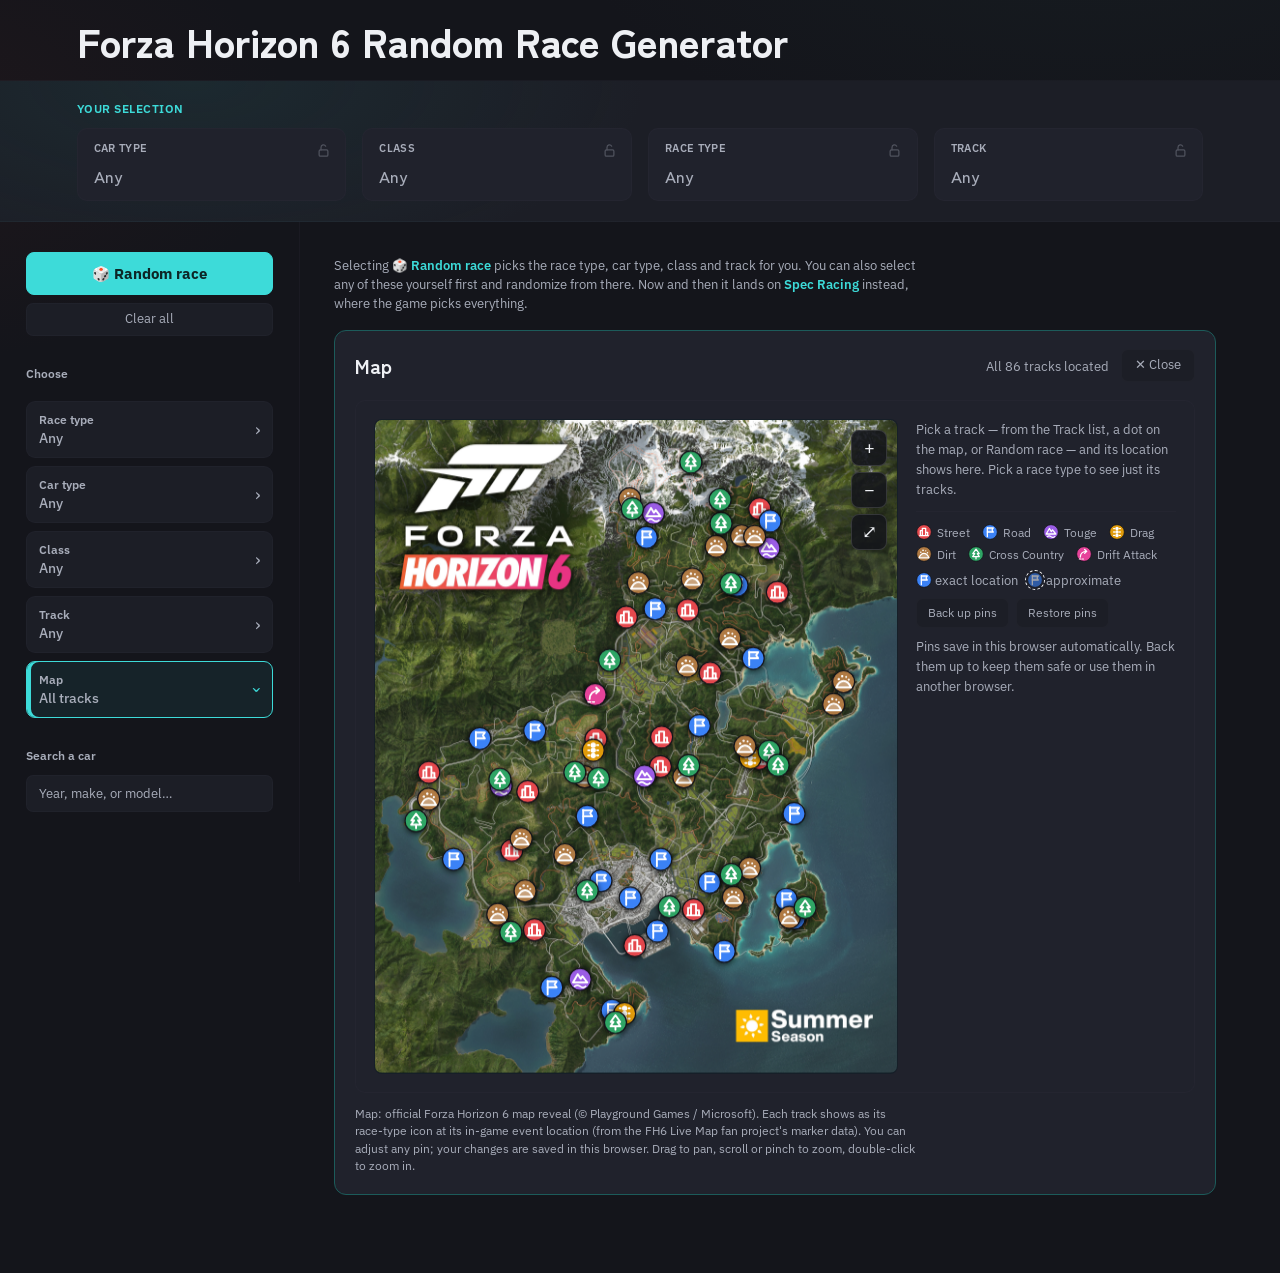
==== commit 6d79f6c3: "Add Spec Racing as a random race outcome Spec Racing now has the same odds as any other race type in" ====
--- a/fh6-random-race-gen.html
+++ b/fh6-random-race-gen.html
@@ -54,6 +54,8 @@
   .rr-tip{font-size:12.5px; color:var(--paper-dim);}
   .random-result-item .rr-v.is-any{color:var(--paper-dim); font-weight:500;}
   .rr-hint{font-size:11.5px; color:var(--paper-dim); margin:10px 0 0;}
+  .rr-spec{font-size:13px; color:var(--paper); margin:10px 0 0; line-height:1.45;}
+  .rr-spec b{color:var(--neon); font-weight:600;}
   .rr-top{display:flex; align-items:center; justify-content:space-between; gap:6px; margin:0 0 4px;}
   .rr-top .rr-k{margin:0;}
   .rr-lock{
@@ -857,6 +859,7 @@
     <div class="random-result-item" data-key="track"><div class="rr-top"><span class="rr-k">Track</span><button type="button" class="rr-lock" data-lock="track" aria-pressed="false" aria-label="Lock track" title="Lock track so Reroll keeps it"><svg width="15" height="15" viewBox="0 0 24 24" fill="none" stroke="currentColor" stroke-width="2" stroke-linecap="round" stroke-linejoin="round" aria-hidden="true"><rect x="5" y="11" width="14" height="10" rx="2"/><path class="lock-shackle" d="M8 11V7a4 4 0 0 1 8 0"/></svg></button></div><span class="rr-v" id="rrTrack"></span></div>
   </div>
   <p class="rr-hint" id="rrHint" hidden>Click Random race to complete your race criteria.</p>
+  <p class="rr-spec" id="rrSpec" hidden>It's a <b>Spec Racing</b> night: the convoy leader opens the <b>Online</b> tab (Horizon Play) and selects <b>Spec Racing</b>. The game assigns the car, class and route — everyone drives the same stock car.</p>
 </div>
 
 <div class="layout">
@@ -884,7 +887,7 @@
   </aside>
 
   <main class="content">
-    <p class="random-hint">Selecting <b>🎲 Random race</b> picks the race type, car type, class and track for you. You can also select any of these yourself first and randomize from there.</p>
+    <p class="random-hint">Selecting <b>🎲 Random race</b> picks the race type, car type, class and track for you. You can also select any of these yourself first and randomize from there. Now and then it lands on <b>Spec Racing</b> instead, where the game picks everything.</p>
 
     <section class="picker" id="pane-race" data-pane="race" aria-labelledby="pane-race-title" hidden>
       <div class="picker-head">
@@ -1193,6 +1196,13 @@
 const TYPE_ORDER = Object.keys(TYPE_RACE_MAP);
 const RACE_ORDER = ["Street","Road","Touge","Drag","Dirt","Cross Country","Drift Attack"];
 
+// Spec Racing is a Horizon Play mode: the convoy leader selects Spec Racing from the Online tab and
+// the game assigns the car, class and route. So it's an outcome with nothing else to roll. With no
+// picks locked, Random race lands on it as often as on any single race type (1 in 8).
+const SPEC = "Spec Racing";
+const SPEC_CHANCE = 1 / (RACE_ORDER.length + 1);
+const isSpec = () => state.race === SPEC;
+
 // Race-type icons: an original set drawn for this app (not the in-game artwork).
 // Each is a coloured badge with a white symbol; shapes sit inside a 24x24 box.
 const RACE_STYLE = {
@@ -1203,6 +1213,7 @@
   "Dirt":          { color:"#b07a43", icon:'<path d="M4.6 17.8c1.9-4.6 4.6-6.6 7.4-6.6s5.5 2 7.4 6.6z" fill="#fff" fill-opacity=".3"/><circle cx="7.2" cy="9.4" r="1.2" fill="#fff" stroke="none"/><circle cx="10.6" cy="6.6" r="1.2" fill="#fff" stroke="none"/><circle cx="14.6" cy="7.2" r="1" fill="#fff" stroke="none"/><circle cx="17.2" cy="10" r="1.1" fill="#fff" stroke="none"/>' },
   "Cross Country": { color:"#2fa565", icon:'<path d="M12 4.8 7.2 11.5h2.9L7 15.8h10l-3.1-4.3h2.9z"/><path d="M12 15.8V19.3"/>' },
   "Drift Attack":  { color:"#e6439a", icon:'<path d="M6.5 16.5c0-5.2 3.4-8.5 9.5-8.5"/><path d="M13 5.2 15.9 8 13 10.9"/><path d="M5 19.5h2.6M9.6 19.5h1.6" stroke-width="1.6"/>' },
+  "Spec Racing":   { color:"#0f9fb0", icon:'<path d="M6.5 9.5h11M6.5 14.5h11" stroke-width="2.4"/>' },
 };
 function raceColor(race){ return (RACE_STYLE[race] || {}).color || "#8a8f9c"; }
 function raceIcon(race, size, ring){
@@ -1279,6 +1290,13 @@
       const selecting = state[kind] !== item;
       state[kind] = selecting ? item : null;
       locked[kind] = selecting;
+      // Spec Racing leaves car type, class and track to the game; picking any of those leaves Spec Racing
+      if(kind === "race" && selecting && item === SPEC){
+        state.type = null; state.class = null;
+        locked.type = false; locked.class = false;
+      } else if(kind !== "race" && selecting && isSpec()){
+        state.race = null; locked.race = false;
+      }
       // Only a new race type changes which tracks fit, so only that clears the track
       if(kind === "race"){ state.track = null; locked.track = false; }
       clearCarSearchSelection();
@@ -1422,6 +1440,12 @@
   const groupsEl = document.getElementById('trackGroups');
   const countEl = document.getElementById('trackCount');
   groupsEl.innerHTML = "";
+
+  if(isSpec()){
+    countEl.textContent = "Spec Racing routes are picked by the game";
+    groupsEl.innerHTML = `<p class="mapping-empty">The game assigns the Spec Racing route. Pick another race type to browse tracks.</p>`;
+    return;
+  }
 
   const racesToShow = state.race ? [state.race] : RACE_ORDER;
 
@@ -1829,7 +1853,7 @@
   // Dots: every track (or just the selected discipline's) as its race icon — full colour when
   // pinned exactly, faded with a dashed ring when estimated
   hideMapTip();
-  const pool = state.race ? (TRACKS[state.race] || []) : ALL_TRACKS;
+  const pool = (state.race && !isSpec()) ? (TRACKS[state.race] || []) : ALL_TRACKS;
   mapEls.dots.innerHTML = pool
     .filter(t => t !== state.track)
     .map(t => {
@@ -2166,6 +2190,12 @@
   clearCarSearchSelection();
   render();
 });
+// Placeholder for an unpicked track: "Any Road track", or the game's pick for Spec Racing
+function anyTrackLabel(){
+  if(isSpec()) return 'Game picks the route';
+  return state.race ? `Any ${state.race} track` : 'Any';
+}
+
 function pickRandom(arr){
   return arr[Math.floor(Math.random() * arr.length)];
 }
@@ -2177,6 +2207,20 @@
   // a resolved-but-not-locked pick would look identical to a manual one, so once
   // Random race landed on e.g. "Drag" for Extreme Track Toys, it kept "sticking" and
   // never re-rolled to "Road" again on later clicks.
+  // Spec Racing: kept if locked, otherwise a 1-in-8 chance when nothing is locked.
+  // The game picks the car, class and route, so there's nothing else to roll.
+  const nothingLocked = !locked.type && !locked.race && !locked.class && !locked.track;
+  if((locked.race && isSpec()) || (nothingLocked && Math.random() < SPEC_CHANCE)){
+    state.type = null; state.class = null; state.track = null;
+    locked.type = false; locked.class = false; locked.track = false;
+    state.race = SPEC;
+    resultShown = true;
+    clearCarSearchSelection();
+    render();
+    window.scrollTo({ top: 0, behavior: 'smooth' });
+    return;
+  }
+
   let type = locked.type ? state.type : null;
   let race = locked.race ? state.race : null;
   let cls = locked.class ? state.class : null;
@@ -2238,13 +2282,16 @@
 function renderResultBanner(){
   const box = document.getElementById('randomResult');
   const setV = (id, html, has) => { const el = document.getElementById(id); el.innerHTML = html; el.classList.toggle('is-any', !has); };
-  setV('rrType', state.type || 'Any', !!state.type);
-  setV('rrClass', state.class || 'Any', !!state.class);
+  const spec = isSpec();
+  const anyText = spec ? 'Game picks' : 'Any';
+  setV('rrType', state.type || anyText, !!state.type);
+  setV('rrClass', state.class || anyText, !!state.class);
   setV('rrRace', state.race ? `${raceIcon(state.race, 20)}<span>${state.race}</span>` : 'Any', !!state.race);
-  setV('rrTrack', state.track || (state.race ? `Any ${state.race} track` : 'Any'), !!state.track);
-  // Hint shows once something is picked, until all four are filled in
+  setV('rrTrack', state.track || anyTrackLabel(), !!state.track);
+  // Hint shows once something is picked, until all four are filled in (Spec Racing needs nothing more)
   const picked = [state.type, state.class, state.race, state.track].filter(Boolean).length;
-  document.getElementById('rrHint').hidden = !(picked >= 1 && picked < 4);
+  document.getElementById('rrHint').hidden = spec || !(picked >= 1 && picked < 4);
+  document.getElementById('rrSpec').hidden = !spec;
   document.getElementById('rrTip').hidden = picked < 1;
   // After the first roll the Random race buttons become Reroll
   const label = resultShown ? '🎲 Reroll' : '🎲 Random race';
@@ -2429,10 +2476,11 @@
     class: state.class ? `<span>Class ${state.class}</span>` : null,
     tracks: state.track ? `<span>${state.track}</span>` : null,
   };
-  const any = { race:"Any", type:"Any", class:"Any", tracks: state.race ? `Any ${state.race} track` : "Any" };
+  const gameAny = isSpec() ? "Game picks" : "Any";
+  const any = { race:"Any", type:gameAny, class:gameAny, tracks: anyTrackLabel() };
   const mapV = document.querySelector('.nav-btn[data-pane="map"] .nav-v');
   if(mapV){
-    mapV.innerHTML = state.track ? `<span>Showing ${state.track}</span>` : `<span>${state.race ? `${state.race} tracks` : "All tracks"}</span>`;
+    mapV.innerHTML = state.track ? `<span>Showing ${state.track}</span>` : `<span>${state.race && !isSpec() ? `${state.race} tracks` : "All tracks"}</span>`;
     mapV.classList.toggle('is-any', !state.track);
   }
   Object.keys(vals).forEach(k => {
@@ -2444,7 +2492,7 @@
 }
 
 buildPillSet('typeSet', TYPE_ORDER, 'type');
-buildPillSet('raceSet', RACE_ORDER, 'race');
+buildPillSet('raceSet', [...RACE_ORDER, SPEC], 'race');
 buildPillSet('classSet', CLASS_ORDER, 'class');
 { const x = document.querySelector('#classSet .pill[data-value="X"]'); if(x) x.title = "Upgrade-only: no car starts in Class X"; }
 initMap();
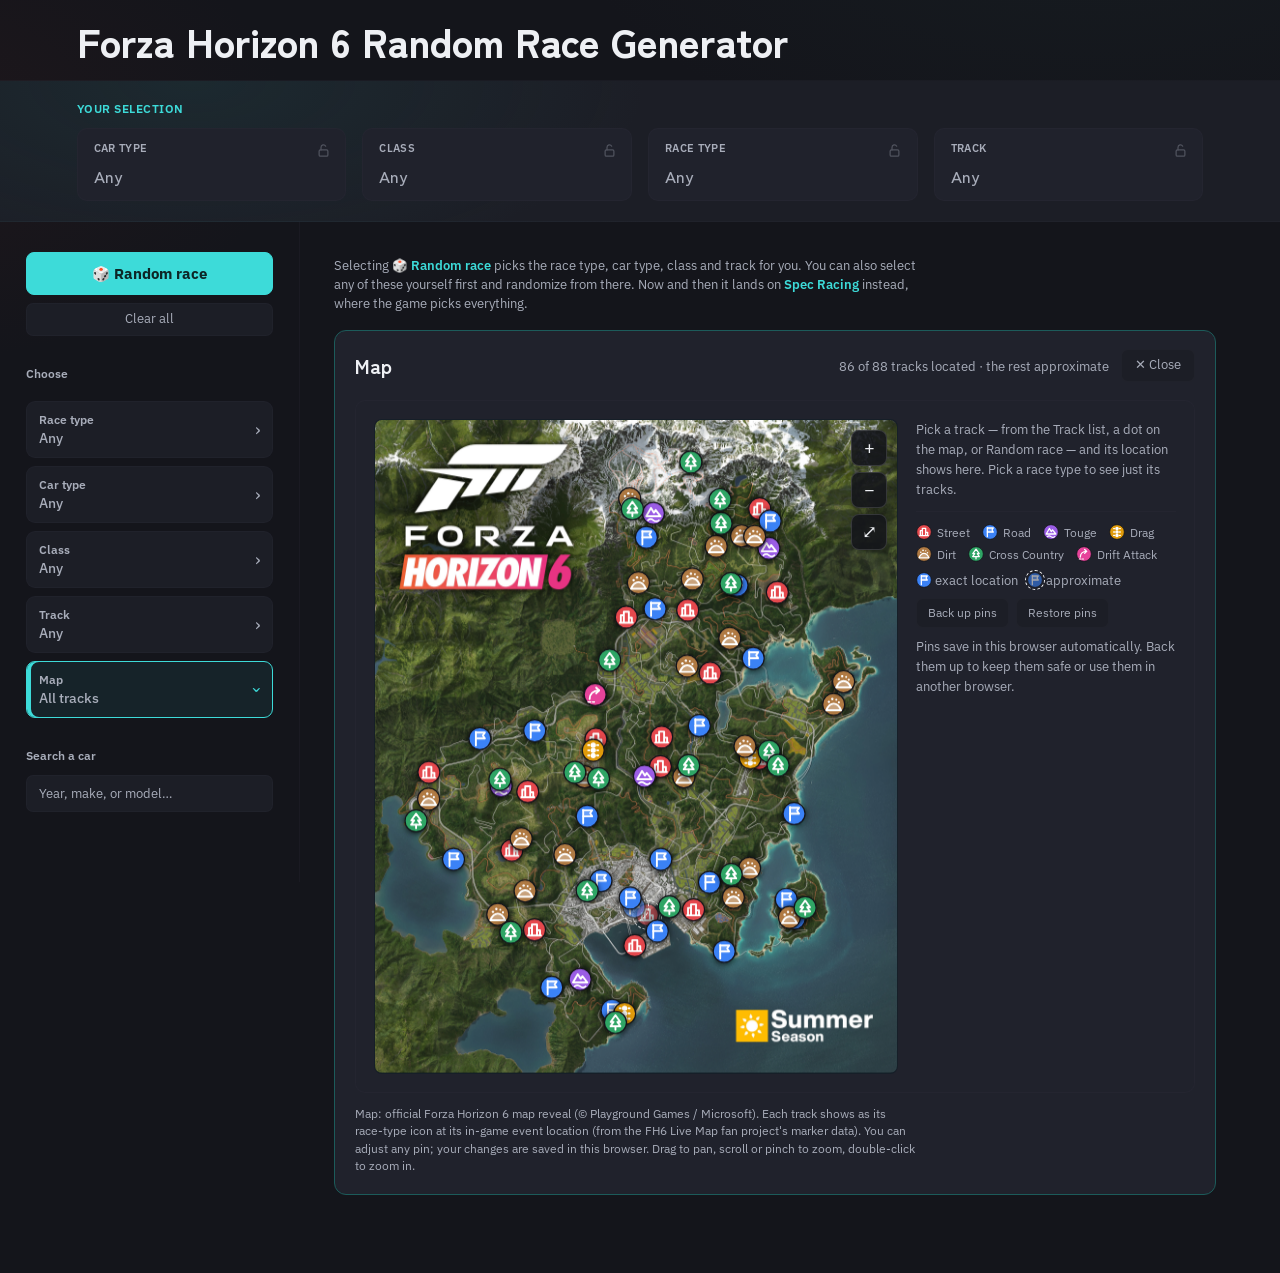
==== commit cd37df3a: "Add Series 7 "City Life" cars and Tokyo tracks Classifies the 9 Car Pass/Festival Playlist cars adde" ====
--- a/fh6-random-race-gen.html
+++ b/fh6-random-race-gen.html
@@ -1076,12 +1076,14 @@
 // Every car in the game, grouped by type and sorted by make then model.
 // Exact-duplicate rows in the CSV (e.g. the 2016 Bentley Bentayga) are listed once.
 // Includes the 11 Series 6 "Horizon Meets" cars (Oct 2026): 7 base-game + 4 Car Pass.
-const TYPE_TO_CARS = {"Buggies":[{"y":"1971","mk":"Meyers","md":"Manx","c":"D"},{"y":"2023","mk":"Meyers","md":"Manx 2.0","c":"B"},{"y":"1969","mk":"Volkswagen","md":"Class 5/1600 Baja Bug","c":"D"}],"Classic Muscle":[{"y":"1969","mk":"Chevrolet","md":"Camaro Super Sport Coupe","c":"C"},{"y":"1970","mk":"Chevrolet","md":"Camaro Z28","c":"C"},{"y":"1979","mk":"Chevrolet","md":"Camaro Z28","c":"D"},{"y":"1970","mk":"Chevrolet","md":"Chevelle Super Sport 454","c":"C"},{"y":"1967","mk":"Chevrolet","md":"Corvette Stingray 427","c":"B"},{"y":"1970","mk":"Chevrolet","md":"Corvette ZR-1","c":"C"},{"y":"1969","mk":"Chevrolet","md":"Nova Super Sport 396","c":"C"},{"y":"1970","mk":"Dodge","md":"Challenger R/T","c":"C"},{"y":"1969","mk":"Dodge","md":"Charger Daytona HEMI","c":"C"},{"y":"1969","mk":"Dodge","md":"Charger R/T","c":"C"},{"y":"1970","mk":"Dodge","md":"Coronet Super Bee","c":"C"},{"y":"1968","mk":"Dodge","md":"Dart HEMI Super Stock","c":"B"},{"y":"1969","mk":"Ford","md":"Mustang Boss 302","c":"C"},{"y":"1968","mk":"Ford","md":"Mustang GT 2+2 Fastback","c":"D"},{"y":"1965","mk":"Ford","md":"Mustang GT Coupe","c":"D"},{"y":"1973","mk":"Ford","md":"XB Falcon GT","c":"C"},{"y":"1968","mk":"Holden","md":"Monaro GTS 327","c":"D"},{"y":"1977","mk":"Holden","md":"Torana A9X","c":"C"},{"y":"1968","mk":"Plymouth","md":"Barracuda Formula S","c":"C"},{"y":"1971","mk":"Plymouth","md":"Cuda 426 HEMI","c":"C"},{"y":"1977","mk":"Pontiac","md":"Firebird Trans Am","c":"D"}],"Classic Racers":[{"y":"1968","mk":"Alfa Romeo","md":"33 Stradale","c":"B"},{"y":"1968","mk":"Alfa Romeo","md":"Autodelta Tipo 33/2 Daytona","c":"A"},{"y":"1965","mk":"Alfa Romeo","md":"Giulia TZ2","c":"B"},{"y":"1967","mk":"Ferrari","md":"#24 Ferrari Spa 330 P4","c":"A"},{"y":"1962","mk":"Ferrari","md":"250 GTO","c":"C"},{"y":"1970","mk":"Ferrari","md":"512 S","c":"S1"},{"y":"1966","mk":"Ford","md":"#2 GT40 Mk II","c":"A"},{"y":"1956","mk":"Jaguar","md":"D-Type","c":"B"},{"y":"1964","mk":"Jaguar","md":"Lightweight E-Type","c":"B"},{"y":"1955","mk":"Mercedes-Benz","md":"300 SLR","c":"B"},{"y":"1970","mk":"Porsche","md":"#3 917 LH","c":"S1"},{"y":"1965","mk":"Shelby","md":"Cobra Daytona Coupe","c":"B"}],"Classic Rally":[{"y":"1980","mk":"Abarth","md":"Fiat 131","c":"D"},{"y":"1972","mk":"Datsun","md":"240Z #5 Rallye","c":"B"},{"y":"1977","mk":"Ford","md":"#5 Escort RS1800 Mk II","c":"B"},{"y":"1974","mk":"Lancia","md":"Stratos HF Stradale","c":"C"},{"y":"1965","mk":"MINI","md":"Cooper S","c":"D"},{"y":"1967","mk":"Renault","md":"8 Gordini","c":"D"},{"y":"1983","mk":"Volvo","md":"242 Turbo Evolution","c":"C"}],"Classic Sports Cars":[{"y":"1965","mk":"Austin-Healey","md":"3000 Mk III","c":"D"},{"y":"1973","mk":"BMW","md":"2002 Turbo","c":"C"},{"y":"1953","mk":"Chevrolet","md":"Corvette","c":"D"},{"y":"1960","mk":"Chevrolet","md":"Corvette","c":"C"},{"y":"1969","mk":"Datsun","md":"2000 Roadster","c":"D"},{"y":"1970","mk":"Datsun","md":"510","c":"D"},{"y":"1973","mk":"Ford","md":"Capri RS3100","c":"D"},{"y":"1972","mk":"Mazda","md":"Cosmo 110S Series II","c":"D"},{"y":"1973","mk":"Mazda","md":"RX-3","c":"D"},{"y":"1969","mk":"Nissan","md":"Fairlady Z 432","c":"D"},{"y":"1971","mk":"Nissan","md":"Skyline 2000GT-R","c":"D"},{"y":"1973","mk":"Nissan","md":"Skyline H/T 2000GT-R","c":"C"},{"y":"1974","mk":"Toyota","md":"Celica GT","c":"D"},{"y":"1974","mk":"Toyota","md":"Corolla SR5","c":"D"},{"y":"1965","mk":"Toyota","md":"Sports 800","c":"D"},{"y":"1965","mk":"Toyota","md":"Sports 800 Fanta Edition","c":"D"}],"Cult Cars":[{"y":"1968","mk":"Abarth","md":"595 Esseesse","c":"D"},{"y":"1957","mk":"BMW","md":"Isetta 300 Export","c":"D"},{"y":"1970","mk":"Citroën","md":"2CV","c":"D"},{"y":"1970","mk":"Honda","md":"S800","c":"D"},{"y":"1990","mk":"Jaguar","md":"XJ-S","c":"C"},{"y":"1962","mk":"Peel","md":"P50","c":"D"},{"y":"1962","mk":"Peel","md":"P50 Trolli Edition","c":"D"},{"y":"1963","mk":"Volkswagen","md":"Beetle","c":"D"},{"y":"1963","mk":"Volkswagen","md":"Type 2 De Luxe","c":"D"}],"Drift Cars":[{"y":"2018","mk":"DeBerti","md":"Chevrolet Silverado 1500 Drift Truck","c":"S1"},{"y":"2019","mk":"DeBerti","md":"Toyota Tacoma TRD ‘The Performance Truck’","c":"S1"},{"y":"2007","mk":"Formula Drift","md":"#117 599 GTB Fiorano","c":"S1"},{"y":"2015","mk":"Formula Drift","md":"#13 Ford Mustang","c":"S1"},{"y":"2020","mk":"Formula Drift","md":"#151 Toyota GR Supra","c":"S1"},{"y":"1995","mk":"Formula Drift","md":"#34 Toyota Supra Mk IV","c":"S1"},{"y":"2019","mk":"Formula Drift","md":"#411 Toyota Corolla Hatchback","c":"S1"},{"y":"2006","mk":"Formula Drift","md":"#43 Dodge Viper SRT-10 ACR","c":"S1"},{"y":"2016","mk":"Formula Drift","md":"#530 HSV Maloo GEN-F","c":"S1"},{"y":"2023","mk":"Formula Drift","md":"#64 Forsberg Racing Nissan Z","c":"S1"},{"y":"2013","mk":"Formula Drift","md":"#777 Chevrolet Corvette","c":"S1"},{"y":"1997","mk":"Formula Drift","md":"#777 Nissan 240SX","c":"S1"},{"y":"2020","mk":"Formula Drift","md":"#91 BMW M2","c":"S1"},{"y":"1989","mk":"Formula Drift","md":"#98 BMW 325i","c":"S1"},{"y":"2009","mk":"Formula Drift","md":"#99 Mazda RX-8","c":"S1"},{"y":"1974","mk":"Mazda","md":"#123 Mad Mike 808 Wagon 'FURSTY'","c":"S1"}],"Eclectic Domestics":[{"y":"1993","mk":"Autozam","md":"AZ-1","c":"D"},{"y":"1994","mk":"Honda","md":"Acty","c":"D"},{"y":"1991","mk":"Honda","md":"Beat","c":"D"},{"y":"1984","mk":"Honda","md":"City E II","c":"D"},{"y":"1970","mk":"Honda","md":"N600","c":"D"},{"y":"1972","mk":"Honda","md":"Z GT","c":"D"},{"y":"1987","mk":"Nissan","md":"Be-1","c":"D"},{"y":"1991","mk":"Nissan","md":"Figaro","c":"D"},{"y":"1989","mk":"Nissan","md":"Pao","c":"D"},{"y":"1989","mk":"Nissan","md":"S-Cargo","c":"D"},{"y":"1994","mk":"Subaru","md":"Vivio RX-R","c":"D"},{"y":"2017","mk":"Toyota","md":"JPN Taxi","c":"D"},{"y":"1991","mk":"Toyota","md":"Sera","c":"D"}],"Extreme Track Toys":[{"y":"2019","mk":"Apollo","md":"Intensa Emozione","c":"R"},{"y":"2013","mk":"Ariel","md":"Atom 500 V8","c":"S2"},{"y":"2022","mk":"Aston Martin","md":"Valkyrie AMR Pro","c":"R"},{"y":"2016","mk":"Aston Martin","md":"Vulcan","c":"S2"},{"y":"2017","mk":"Aston Martin","md":"Vulcan AMR Pro","c":"S2"},{"y":"2009","mk":"Audi","md":"R8 LMS","c":"S2"},{"y":"1972","mk":"Datsun","md":"#269 Attacking the Clock Racing 240Z 'All Carbon Hill Climb Beast'","c":"R"},{"y":"2010","mk":"Ferrari","md":"599XX","c":"S2"},{"y":"2012","mk":"Ferrari","md":"599XX Evolution","c":"S2"},{"y":"1996","mk":"Ferrari","md":"F50 GT","c":"R"},{"y":"2005","mk":"Ferrari","md":"FXX","c":"S2"},{"y":"2014","mk":"Ferrari","md":"FXX K","c":"R"},{"y":"2018","mk":"Ferrari","md":"FXX-K Evo","c":"R"},{"y":"2018","mk":"Ferrari","md":"FXX-K Evo Welcome Pack","c":"R"},{"y":"2022","mk":"Ford","md":"Supervan 4","c":"R"},{"y":"1990","mk":"Honda","md":"#19 101 Motorsport CRX WTAC","c":"S2"},{"y":"1992","mk":"Honda","md":"#21 Hardrace/JDMYard Civic WTAC","c":"R"},{"y":"2001","mk":"Honda","md":"#33 Integra WTAC","c":"S2"},{"y":"2004","mk":"Honda","md":"#52 Evasive Motorsports S2000 WTAC","c":"S2"},{"y":"2008","mk":"Koenigsegg","md":"CCGT","c":"S2"},{"y":"2018","mk":"KTM","md":"X-Bow GT4","c":"S1"},{"y":"1999","mk":"Lamborghini","md":"Diablo GTR","c":"S2"},{"y":"2020","mk":"Lamborghini","md":"Essenza SCV12","c":"R"},{"y":"2011","mk":"Lamborghini","md":"Sesto Elemento","c":"S2"},{"y":"2018","mk":"Lotus","md":"Scura Motorsports Exige WTAC","c":"R"},{"y":"2008","mk":"Maserati","md":"MC12 Versione Corsa","c":"R"},{"y":"2008","mk":"Mazda","md":"Furai","c":"R"},{"y":"2005","mk":"Mitsubishi","md":"#1 Sierra Sierra Enterprises Lancer Evolution Time Attack","c":"R"},{"y":"1993","mk":"Nissan","md":"#32 Skyline WTAC 'Xtreme GTR'","c":"R"},{"y":"2000","mk":"Nissan","md":"#36 Dream Project S15 Silvia WTAC","c":"R"},{"y":"2021","mk":"Pagani","md":"Huayra R","c":"R"},{"y":"2009","mk":"Pagani","md":"Zonda R","c":"R"},{"y":"2019","mk":"Porsche","md":"#70 Motorsport 935","c":"S2"},{"y":"2005","mk":"Porsche","md":"Cayman GT3 WTAC","c":"S2"},{"y":"2021","mk":"Porsche","md":"Mission R","c":"S2"},{"y":"2015","mk":"Radical","md":"RXC Turbo","c":"S2"},{"y":"2017","mk":"Saleen","md":"S7 LM","c":"S2"},{"y":"2020","mk":"SIERRA Cars","md":"#23 Yokohama ALPHA","c":"R"},{"y":"1995","mk":"Toyota","md":"J&J Motorsport Supra WTAC","c":"S2"},{"y":"2015","mk":"Ultima","md":"Evolution Coupe 1020","c":"R"}],"Forza Edition":[{"y":"2023","mk":"BMW","md":"M2 Forza Edition","c":"A","ot":"Track Toys"},{"y":"1999","mk":"Dodge","md":"Viper GTS ACR Forza Edition","c":"A","ot":"Unlimited Offroad"},{"y":"1986","mk":"Ford","md":"F-150 XLT Lariat Forza Edition","c":"S2","ot":"Drift Cars"},{"y":"1968","mk":"Ford","md":"Mustang GT 2+2 Fastback Forza Edition","c":"A","ot":"Drift Cars"},{"y":"2020","mk":"Ford","md":"Super Duty F-450 DRW Platinum Forza Edition","c":"A","ot":"Pickups & 4x4s"},{"y":"1990","mk":"Jaguar","md":"XJ-S Forza Edition","c":"S1","ot":"Drift Cars"},{"y":"2010","mk":"Lexus","md":"LFA Forza Edition","c":"S2","ot":"Extreme Track Toys"},{"y":"2020","mk":"Lotus","md":"Evija Forza Edition","c":"S2","ot":"Drift Cars"},{"y":"1994","mk":"Mazda","md":"MX-5 Miata Forza Edition","c":"S2","ot":"Retro Sports Cars"},{"y":"1973","mk":"Mazda","md":"RX-3 Forza Edition","c":"B","ot":"Classic Sports Cars"},{"y":"1990","mk":"Mercedes-Benz","md":"190 E 2.5-16 Evolution II Forza Edition","c":"A","ot":"Track Toys"},{"y":"2012","mk":"Nissan","md":"GT-R Black Edition Forza Edition","c":"S2","ot":"Extreme Track Toys"},{"y":"1989","mk":"Nissan","md":"S-Cargo Forza Edition","c":"S1","ot":"Track Toys"},{"y":"1970","mk":"Porsche","md":"#3 917 LH Forza Edition","c":"R","ot":"Extreme Track Toys"},{"y":"2022","mk":"Subaru","md":"BRZ Forza Edition","c":"A","ot":"Unlimited Offroad"},{"y":"1994","mk":"Subaru","md":"Vivio RX-R Forza Edition","c":"S2","ot":"Extreme Track Toys"},{"y":"1985","mk":"Toyota","md":"Sprinter Trueno GT Apex Forza Edition","c":"B","ot":"Track Toys"},{"y":"2019","mk":"Toyota","md":"Tacoma TRD Pro Forza Edition","c":"R","ot":"Extreme Track Toys"},{"y":"2013","mk":"Wuling","md":"Sunshine S Forza Edition","c":"S1","ot":"Track Toys"}],"GT Cars":[{"y":"2007","mk":"Alfa Romeo","md":"8C Competizione","c":"A"},{"y":"2019","mk":"Aston Martin","md":"Vantage","c":"A"},{"y":"2021","mk":"Bentley","md":"Continental GT Convertible","c":"A"},{"y":"2020","mk":"BMW","md":"M8 Competition Coupé","c":"A"},{"y":"2021","mk":"Lexus","md":"LC 500","c":"B"},{"y":"2021","mk":"Mercedes-AMG","md":"SL 63","c":"A"}],"Hot Hatch":[{"y":"2016","mk":"Abarth","md":"695 Biposto","c":"B"},{"y":"2023","mk":"Acura","md":"Integra A-Spec","c":"C"},{"y":"2015","mk":"Audi","md":"S1","c":"B"},{"y":"2023","mk":"Ford","md":"Fiesta ST","c":"C"},{"y":"2022","mk":"Ford","md":"Focus ST","c":"B"},{"y":"2007","mk":"Honda","md":"Civic Type R","c":"C"},{"y":"2022","mk":"Honda","md":"e","c":"D"},{"y":"2021","mk":"Hyundai","md":"i20 N","c":"B"},{"y":"2010","mk":"Mazda","md":"Mazdaspeed 3","c":"B"},{"y":"2012","mk":"MINI","md":"John Cooper Works GP","c":"B"},{"y":"2008","mk":"Renault","md":"Mégane R26.R","c":"B"},{"y":"2024","mk":"Toyota","md":"Prius Prime XSE Premium","c":"C"},{"y":"2011","mk":"Volkswagen","md":"Scirocco R","c":"B"},{"y":"2022","mk":"Wuling","md":"Hongguang Mini EV","c":"D"}],"Hypercars":[{"y":"2019","mk":"Aston Martin","md":"Valhalla Concept Car","c":"R"},{"y":"2023","mk":"Aston Martin","md":"Valkyrie","c":"R"},{"y":"2025","mk":"Ferrari","md":"F80","c":"R"},{"y":"2013","mk":"Ferrari","md":"LaFerrari","c":"S2"},{"y":"2020","mk":"Ferrari","md":"SF90 Stradale","c":"S2"},{"y":"2020","mk":"Gordon Murray Automotive","md":"T.50","c":"S2"},{"y":"2021","mk":"Hennessey","md":"Venom F5","c":"S2"},{"y":"2012","mk":"Hennessey","md":"Venom GT","c":"S2"},{"y":"2011","mk":"Koenigsegg","md":"Agera","c":"S2"},{"y":"2017","mk":"Koenigsegg","md":"Agera RS","c":"S2"},{"y":"2024","mk":"Koenigsegg","md":"Gemera","c":"S2"},{"y":"2020","mk":"Koenigsegg","md":"Jesko","c":"S2"},{"y":"2015","mk":"Koenigsegg","md":"One:1","c":"S2"},{"y":"2016","mk":"Koenigsegg","md":"Regera","c":"S2"},{"y":"2022","mk":"Lamborghini","md":"Aventador LP 780-4 Ultimae","c":"S1"},{"y":"2012","mk":"Lamborghini","md":"Aventador LP700-4","c":"S1"},{"y":"2018","mk":"Lamborghini","md":"Aventador SVJ","c":"S1"},{"y":"2016","mk":"Lamborghini","md":"Centenario LP 770-4","c":"S1"},{"y":"2021","mk":"Lamborghini","md":"Countach LPI 800-4","c":"S1"},{"y":"2024","mk":"Lamborghini","md":"Revuelto","c":"S2"},{"y":"2020","mk":"Lamborghini","md":"Sián Roadster","c":"S1"},{"y":"2024","mk":"Lamborghini","md":"Temerario","c":"S2"},{"y":"2013","mk":"Lamborghini","md":"Veneno","c":"S2"},{"y":"2020","mk":"Lotus","md":"Evija","c":"R"},{"y":"2013","mk":"McLaren","md":"P1","c":"S2"},{"y":"2021","mk":"McLaren","md":"Sabre","c":"S1"},{"y":"2019","mk":"McLaren","md":"Speedtail","c":"S2"},{"y":"2025","mk":"McLaren","md":"W1","c":"R"},{"y":"2021","mk":"Mercedes-AMG","md":"ONE","c":"S2"},{"y":"2016","mk":"Pagani","md":"Huayra BC Coupe","c":"S2"},{"y":"2010","mk":"Pagani","md":"Zonda Cinque Roadster","c":"S2"},{"y":"2014","mk":"Porsche","md":"918 Spider","c":"S2"},{"y":"2021","mk":"Rimac","md":"Nevera","c":"R"},{"y":"2019","mk":"Zenvo","md":"TSR-S","c":"R"}],"Modern Muscle":[{"y":"2016","mk":"Cadillac","md":"ATS-V","c":"A"},{"y":"2022","mk":"Cadillac","md":"CT4-V Blackwing","c":"A"},{"y":"2022","mk":"Cadillac","md":"CT5-V Blackwing","c":"S1"},{"y":"2016","mk":"Cadillac","md":"CTS-V Sedan","c":"A"},{"y":"2017","mk":"Chevrolet","md":"Camaro ZL1","c":"S1"},{"y":"2024","mk":"Chevrolet","md":"Camaro ZL1","c":"S1"},{"y":"2015","mk":"Chevrolet","md":"Corvette Z06","c":"S1"},{"y":"2009","mk":"Chevrolet","md":"Corvette ZR1","c":"S1"},{"y":"2018","mk":"DeBerti","md":"Ford Mustang GT","c":"S1"},{"y":"2018","mk":"Dodge","md":"Challenger SRT Demon","c":"A"},{"y":"2023","mk":"Dodge","md":"Challenger SRT Demon 170","c":"A"},{"y":"2015","mk":"Dodge","md":"Challenger SRT Hellcat","c":"A"},{"y":"2022","mk":"Dodge","md":"Challenger SRT Super Stock","c":"A"},{"y":"2015","mk":"Dodge","md":"Charger SRT Hellcat","c":"A"},{"y":"2006","mk":"Dodge","md":"Ram SRT-10","c":"B"},{"y":"2024","mk":"Ford","md":"Mustang Dark Horse","c":"A"},{"y":"2024","mk":"Ford","md":"Mustang GT","c":"A"},{"y":"2018","mk":"Ford","md":"Mustang RTR Spec 5","c":"A"},{"y":"2013","mk":"Ford","md":"Mustang Shelby GT500","c":"A"},{"y":"2020","mk":"Ford","md":"Mustang Shelby GT500","c":"S1"},{"y":"2014","mk":"HSV","md":"GEN-F GTS","c":"A"},{"y":"2013","mk":"SRT","md":"Viper GTS","c":"S1"}],"Modern Rally":[{"y":"2006","mk":"Mitsubishi","md":"Lancer Evolution IX MR","c":"B"},{"y":"2004","mk":"Mitsubishi","md":"Lancer Evolution VIII MR","c":"B"},{"y":"2004","mk":"Mitsubishi","md":"Lancer Evolution VIII MR Welcome Pack","c":"A"},{"y":"2008","mk":"Mitsubishi","md":"Lancer Evolution X GSR","c":"B"},{"y":"2004","mk":"Subaru","md":"Impreza WRX STI","c":"B"},{"y":"2005","mk":"Subaru","md":"Impreza WRX STI","c":"B"},{"y":"2008","mk":"Subaru","md":"Impreza WRX STI","c":"B"},{"y":"2019","mk":"Subaru","md":"STI S209","c":"B"},{"y":"2022","mk":"Subaru","md":"WRX","c":"B"},{"y":"2011","mk":"Subaru","md":"WRX STI","c":"B"},{"y":"2015","mk":"Subaru","md":"WRX STI","c":"B"},{"y":"2021","mk":"Toyota","md":"GR Yaris","c":"B"}],"Modern Sports Cars":[{"y":"2017","mk":"Abarth","md":"124 Spider","c":"C"},{"y":"2014","mk":"Alfa Romeo","md":"4C","c":"A"},{"y":"2010","mk":"Audi","md":"TT RS Coupé","c":"B"},{"y":"2015","mk":"BMW","md":"i8","c":"A"},{"y":"2008","mk":"BMW","md":"Z4 M Coupé","c":"B"},{"y":"2019","mk":"BMW","md":"Z4 Roadster","c":"A"},{"y":"2003","mk":"Honda","md":"S2000","c":"B"},{"y":"2023","mk":"Lotus","md":"Emira","c":"A"},{"y":"2013","mk":"Mazda","md":"MX-5","c":"C"},{"y":"2016","mk":"Mazda","md":"MX-5","c":"C"},{"y":"2022","mk":"Mazda","md":"MX-5 Miata RF","c":"B"},{"y":"2011","mk":"Mazda","md":"RX-8 R3","c":"B"},{"y":"2020","mk":"Mercedes-AMG","md":"SLC 43 Final Edition","c":"A"},{"y":"2010","mk":"Nissan","md":"370Z","c":"B"},{"y":"2019","mk":"Nissan","md":"370Z Nismo","c":"A"},{"y":"2024","mk":"Nissan","md":"Z Nismo","c":"A"},{"y":"2018","mk":"Porsche","md":"718 Cayman GTS","c":"A"},{"y":"2019","mk":"Porsche","md":"911 Carrera S","c":"S1"},{"y":"2013","mk":"Subaru","md":"BRZ","c":"C"},{"y":"2022","mk":"Subaru","md":"BRZ","c":"B"},{"y":"2013","mk":"Toyota","md":"86","c":"C"},{"y":"2020","mk":"Toyota","md":"GR Supra","c":"A"},{"y":"2022","mk":"Toyota","md":"GR86","c":"B"},{"y":"2018","mk":"TVR","md":"Griffith","c":"S1"}],"Modern Super Saloons":[{"y":"2021","mk":"Alfa Romeo","md":"Giulia GTAm","c":"S1"},{"y":"2017","mk":"Alfa Romeo","md":"Giulia Quadrifoglio","c":"A"},{"y":"2020","mk":"Audi","md":"RS 3 Sedan","c":"A"},{"y":"2006","mk":"Audi","md":"RS 4","c":"B"},{"y":"2013","mk":"Audi","md":"RS 4 Avant","c":"A"},{"y":"2018","mk":"Audi","md":"RS 4 Avant","c":"A"},{"y":"2011","mk":"Audi","md":"RS 5 Coupé","c":"A"},{"y":"2009","mk":"Audi","md":"RS 6","c":"B"},{"y":"2015","mk":"Audi","md":"RS 6 Avant","c":"A"},{"y":"2021","mk":"Audi","md":"RS 6 Avant","c":"A"},{"y":"2013","mk":"Audi","md":"RS 7 Sportback","c":"A"},{"y":"2021","mk":"Audi","md":"RS 7 Sportback","c":"A"},{"y":"2021","mk":"Audi","md":"RS e-tron GT","c":"A"},{"y":"2023","mk":"BMW","md":"M2","c":"A"},{"y":"2020","mk":"BMW","md":"M2 Competition Coupé","c":"A"},{"y":"2008","mk":"BMW","md":"M3","c":"A"},{"y":"2021","mk":"BMW","md":"M4 Competition Coupé","c":"A"},{"y":"2021","mk":"BMW","md":"M4 Competition Coupé Welcome Pack","c":"S1"},{"y":"2014","mk":"BMW","md":"M4 Coupé","c":"A"},{"y":"2025","mk":"BMW","md":"M4 CS","c":"S1"},{"y":"2009","mk":"BMW","md":"M5","c":"B"},{"y":"2012","mk":"BMW","md":"M5","c":"A"},{"y":"2022","mk":"BMW","md":"M5 CS","c":"S1"},{"y":"2013","mk":"Cadillac","md":"XTS Limousine","c":"D"},{"y":"2015","mk":"Lexus","md":"RC F","c":"A"},{"y":"2024","mk":"Lucid","md":"Air Sapphire","c":"S2"},{"y":"2016","mk":"Mercedes-AMG","md":"C 63 S Coupé","c":"A"},{"y":"2018","mk":"Mercedes-AMG","md":"E 63 S","c":"A"},{"y":"2018","mk":"Mercedes-AMG","md":"GT 4-Door Coupé","c":"A"},{"y":"2012","mk":"Mercedes-Benz","md":"C 63 AMG Coupé Black Series","c":"A"},{"y":"2020","mk":"Porsche","md":"Taycan Turbo S","c":"S1"},{"y":"2023","mk":"Toyota","md":"Camry TRD","c":"B"}],"Modern Supercars":[{"y":"2022","mk":"Acura","md":"NSX Type S","c":"S1"},{"y":"2023","mk":"Audi","md":"R8 Coupé V10 GT RWD","c":"S1"},{"y":"2013","mk":"Audi","md":"R8 Coupé V10 Plus 5.2 FSI Quattro","c":"A"},{"y":"2020","mk":"Audi","md":"R8 V10 Performance","c":"S1"},{"y":"2016","mk":"Audi","md":"R8 V10 Plus","c":"S1"},{"y":"2024","mk":"Chevrolet","md":"Corvette E-Ray","c":"S1"},{"y":"2020","mk":"Chevrolet","md":"Corvette Stingray Coupe","c":"A"},{"y":"2022","mk":"Ferrari","md":"296 GTB","c":"S2"},{"y":"2007","mk":"Ferrari","md":"430 Scuderia","c":"S1"},{"y":"2009","mk":"Ferrari","md":"458 Italia","c":"S1"},{"y":"2015","mk":"Ferrari","md":"488 GTB","c":"S1"},{"y":"2019","mk":"Ferrari","md":"F8 Tributo","c":"S2"},{"y":"2017","mk":"Ferrari","md":"J50","c":"S1"},{"y":"2017","mk":"Ferrari","md":"J50 Preorder Car","c":"S1"},{"y":"2017","mk":"Ford","md":"GT","c":"S1"},{"y":"2010","mk":"Jaguar","md":"C-X75","c":"S2"},{"y":"2012","mk":"Lamborghini","md":"Gallardo LP570-4 Spider Performante","c":"A"},{"y":"2020","mk":"Lamborghini","md":"Huracán EVO","c":"S1"},{"y":"2022","mk":"Lamborghini","md":"Huracán EVO Spider","c":"S1"},{"y":"2014","mk":"Lamborghini","md":"Huracán LP 610-4","c":"S1"},{"y":"2022","mk":"Lamborghini","md":"Huracán Tecnica","c":"S1"},{"y":"2010","mk":"Lamborghini","md":"Murciélago LP 670-4 SV","c":"S1"},{"y":"2010","mk":"Lexus","md":"LFA","c":"A"},{"y":"2022","mk":"Maserati","md":"MC20","c":"S1"},{"y":"2011","mk":"McLaren","md":"12C Coupé","c":"S1"},{"y":"2015","mk":"McLaren","md":"570S Coupé","c":"S1"},{"y":"2014","mk":"McLaren","md":"650S Spider","c":"S1"},{"y":"2023","mk":"McLaren","md":"Artura","c":"S1"},{"y":"2017","mk":"Nissan","md":"GT-R","c":"S1"},{"y":"2012","mk":"Nissan","md":"GT-R Black Edition","c":"S1"},{"y":"2010","mk":"Noble","md":"M600","c":"S1"},{"y":"2023","mk":"Porsche","md":"911 Turbo S","c":"S1"}],"Offroad":[{"y":"2020","mk":"Ford","md":"#2069 Ford Performance Bronco R","c":"C"},{"y":"2014","mk":"Ford","md":"Ranger T6 Rally Raid","c":"B"},{"y":"2014","mk":"Mercedes-Benz","md":"Unimog U5023","c":"D"},{"y":"2013","mk":"MINI","md":"X-Raid All4 Racing Countryman","c":"B"},{"y":"2018","mk":"MINI","md":"X-Raid John Cooper Works Buggy","c":"B"},{"y":"1972","mk":"Nissan","md":"Patrol","c":"D"},{"y":"2018","mk":"Porsche","md":"Macan LPR Rally Raid","c":"B"}],"Pickups & 4x4s":[{"y":"1972","mk":"Chevrolet","md":"K-10 Custom","c":"D"},{"y":"2020","mk":"Chevrolet","md":"Silverado LT Trail Boss","c":"C"},{"y":"2022","mk":"Ford","md":"Bronco Raptor","c":"C"},{"y":"2022","mk":"Ford","md":"F-150 Lightning","c":"C"},{"y":"2023","mk":"Ford","md":"F-150 Raptor R","c":"B"},{"y":"2023","mk":"Ford","md":"F-150 Raptor R Welcome Pack","c":"B"},{"y":"2003","mk":"Ford","md":"F-150 SVT Lightning","c":"C"},{"y":"1986","mk":"Ford","md":"F-150 XLT Lariat","c":"D"},{"y":"2020","mk":"Ford","md":"Super Duty F-450 DRW Platinum","c":"D"},{"y":"2022","mk":"GMC","md":"HUMMER EV Pickup","c":"A"},{"y":"1970","mk":"GMC","md":"Jimmy","c":"C"},{"y":"1991","mk":"GMC","md":"Syclone","c":"C"},{"y":"2019","mk":"Hennessey","md":"Ford F-150 VelociRaptor 6x6","c":"B"},{"y":"2020","mk":"Jeep","md":"JT (Gladiator)","c":"D"},{"y":"2012","mk":"Jeep","md":"Wrangler Rubicon","c":"D"},{"y":"2014","mk":"Mercedes-Benz","md":"G 63 AMG 6x6","c":"C"},{"y":"2013","mk":"Mercedes-Benz","md":"G 65 AMG","c":"B"},{"y":"2018","mk":"Mercedes-Benz","md":"X-Class","c":"D"},{"y":"1997","mk":"Mitsubishi","md":"Montero Evolution","c":"D"},{"y":"1995","mk":"Mitsubishi","md":"Montero Exceed 2800 TD","c":"D"},{"y":"1985","mk":"Nissan","md":"Safari Turbo","c":"D"},{"y":"2024","mk":"Ram","md":"1500 TRX","c":"B"},{"y":"2022","mk":"Rivian","md":"R1T","c":"A"},{"y":"2019","mk":"Toyota","md":"4Runner TRD Pro","c":"C"},{"y":"1979","mk":"Toyota","md":"FJ40","c":"D"},{"y":"2016","mk":"Toyota","md":"Land Cruiser Arctic Trucks AT37","c":"D"},{"y":"2019","mk":"Toyota","md":"Tacoma TRD Pro","c":"C"}],"Rally Monsters":[{"y":"1986","mk":"Audi","md":"#2 Audi Sport Quattro S1","c":"S1"},{"y":"2017","mk":"Ford","md":"#14 Rahal Letterman Lanigan Racing Fiesta","c":"S1"},{"y":"2001","mk":"Ford","md":"#4 Ford Focus RS","c":"A"},{"y":"2017","mk":"Ford","md":"M-Sport Fiesta RS","c":"S1"},{"y":"1985","mk":"Ford","md":"RS200 Evolution","c":"S1"},{"y":"2022","mk":"Lamborghini","md":"Huracán Sterrato","c":"S1"},{"y":"1986","mk":"MG","md":"Metro 6R4","c":"A"},{"y":"1984","mk":"Opel","md":"Manta 400","c":"B"},{"y":"2007","mk":"Peugeot","md":"207 Super 2000","c":"A"},{"y":"1985","mk":"Porsche","md":"#185 959 Prodrive Rally Raid","c":"A"},{"y":"1987","mk":"Porsche","md":"911 Carrera Coupe 'Luftauto 002'","c":"B"},{"y":"2023","mk":"Porsche","md":"911 Rallye","c":"A"},{"y":"2018","mk":"Subaru","md":"WRX STI ARX Supercar","c":"S1"},{"y":"2017","mk":"Volkswagen","md":"#34 Andretti Rally Cross Beetle","c":"S1"}],"Rare Classics":[{"y":"1965","mk":"Alfa Romeo","md":"Giulia Sprint GTA Stradale","c":"D"},{"y":"1964","mk":"Aston Martin","md":"DB5","c":"C"},{"y":"1962","mk":"Ferrari","md":"250 GT Berlinetta Lusso","c":"C"},{"y":"1967","mk":"Ferrari","md":"275 GTB4 Spider","c":"B"},{"y":"1969","mk":"Ferrari","md":"Dino 246 GT","c":"C"},{"y":"1961","mk":"Jaguar","md":"E-type","c":"C"},{"y":"1967","mk":"Lamborghini","md":"Miura P400","c":"B"},{"y":"1954","mk":"Mercedes-Benz","md":"300 SL Coupé","c":"D"},{"y":"1973","mk":"Porsche","md":"911 Carrera RS","c":"C"},{"y":"1965","mk":"Shelby","md":"Cobra 427 S/C","c":"B"},{"y":"1969","mk":"Toyota","md":"2000GT","c":"D"}],"Retro Hot Hatch":[{"y":"2001","mk":"Acura","md":"Integra Type R","c":"C"},{"y":"2002","mk":"Acura","md":"RSX Type S","c":"C"},{"y":"2003","mk":"Ford","md":"Focus RS","c":"C"},{"y":"1974","mk":"Honda","md":"Civic RS","c":"D"},{"y":"1986","mk":"Honda","md":"Civic Si","c":"D"},{"y":"1997","mk":"Honda","md":"Civic Type R","c":"C"},{"y":"2004","mk":"Honda","md":"Civic Type R","c":"C"},{"y":"1991","mk":"Honda","md":"CR-X SiR","c":"C"},{"y":"1994","mk":"Honda","md":"Prelude Si","c":"C"},{"y":"1991","mk":"Peugeot","md":"205 Rallye","c":"D"},{"y":"1993","mk":"Renault","md":"Clio Williams","c":"D"},{"y":"1996","mk":"Toyota","md":"Starlet Glanza V","c":"C"},{"y":"1995","mk":"Volkswagen","md":"Corrado VR6","c":"C"},{"y":"1983","mk":"Volkswagen","md":"Golf GTI","c":"D"},{"y":"1992","mk":"Volkswagen","md":"Golf Gti 16v Mk 2","c":"D"}],"Retro Muscle":[{"y":"1987","mk":"Buick","md":"Regal GNX","c":"C"},{"y":"2002","mk":"Chevrolet","md":"Corvette Z06","c":"A"},{"y":"1995","mk":"Chevrolet","md":"Corvette ZR-1","c":"B"},{"y":"1996","mk":"Chevrolet","md":"Impala Super Sport","c":"C"},{"y":"1988","mk":"Chevrolet","md":"Monte Carlo Super Sport","c":"D"},{"y":"1999","mk":"Dodge","md":"Viper GTS ACR","c":"B"},{"y":"2010","mk":"Ford","md":"Crown Victoria Police Interceptor","c":"D"},{"y":"1993","mk":"Ford","md":"Mustang SVT Cobra R","c":"C"},{"y":"2000","mk":"Ford","md":"Mustang SVT Cobra R","c":"B"},{"y":"1987","mk":"Pontiac","md":"Firebird Trans Am GTA","c":"D"}],"Retro Racers":[{"y":"1990","mk":"Alfa Romeo","md":"SE 048SP","c":"R"},{"y":"1989","mk":"Ferrari","md":"F40 Competizione","c":"R"},{"y":"1991","mk":"Mazda","md":"#55 Mazda 787B","c":"R"},{"y":"1983","mk":"Nissan","md":"#11 Tomica Skyline Turbo Super Silhouette","c":"S2"},{"y":"1990","mk":"Nissan","md":"#12 Skyline GT-R (BNR32 Gr.A) JTC","c":"S2"},{"y":"1998","mk":"Nissan","md":"#23 Pennzoil Nismo Skyline GT-R","c":"S2"},{"y":"1987","mk":"Porsche","md":"#203 Porsche AG 961","c":"S2"}],"Retro Rally":[{"y":"1984","mk":"Audi","md":"Sport Quattro","c":"B"},{"y":"1992","mk":"Ford","md":"Escort RS Cosworth","c":"C"},{"y":"1999","mk":"Ford","md":"Racing Puma","c":"C"},{"y":"1982","mk":"Lancia","md":"037 Stradale","c":"B"},{"y":"1992","mk":"Lancia","md":"Delta HF Integrale EVO","c":"C"},{"y":"1986","mk":"Lancia","md":"Delta S4","c":"B"},{"y":"1992","mk":"Mitsubishi","md":"Galant VR-4","c":"C"},{"y":"1995","mk":"Mitsubishi","md":"Lancer Evolution III GSR","c":"B"},{"y":"2001","mk":"Mitsubishi","md":"Lancer Evolution VI GSR TM Edition","c":"B"},{"y":"1990","mk":"Nissan","md":"Pulsar GTI-R","c":"C"},{"y":"1984","mk":"Peugeot","md":"205 Turbo 16","c":"C"},{"y":"1980","mk":"Renault","md":"5 Turbo","c":"C"},{"y":"1998","mk":"Subaru","md":"Impreza 22B STi","c":"B"},{"y":"1990","mk":"Subaru","md":"Legacy RS","c":"C"},{"y":"1992","mk":"Toyota","md":"Celica GT-Four RC ST185","c":"C"},{"y":"1994","mk":"Toyota","md":"Celica GT-Four ST205","c":"C"},{"y":"1989","mk":"Volkswagen","md":"Rallye Golf","c":"C"}],"Retro Sports Cars":[{"y":"2003","mk":"Aston Martin","md":"DB7 GT","c":"B"},{"y":"1995","mk":"BMW","md":"850CSi","c":"C"},{"y":"1982","mk":"DeLorean","md":"DMC-12","c":"D"},{"y":"1990","mk":"Eunos","md":"Cosmo","c":"C"},{"y":"1984","mk":"Honda","md":"Civic CRX Mugen","c":"D"},{"y":"1992","mk":"Honda","md":"NSX-R","c":"B"},{"y":"2005","mk":"Honda","md":"NSX-R","c":"B"},{"y":"2005","mk":"Honda","md":"NSX-R GT","c":"A"},{"y":"2000","mk":"Honda","md":"Prelude Type SH","c":"C"},{"y":"1999","mk":"Lotus","md":"Elise Series 1 Sport 190","c":"B"},{"y":"1997","mk":"Maserati","md":"Ghibli Cup","c":"B"},{"y":"2005","mk":"Mazda","md":"Mazdaspeed MX-5","c":"C"},{"y":"1994","mk":"Mazda","md":"MX-5 Miata","c":"D"},{"y":"1985","mk":"Mazda","md":"RX-7 GSL-SE","c":"D"},{"y":"1992","mk":"Mazda","md":"RX-7 Type R","c":"B"},{"y":"1990","mk":"Mazda","md":"Savanna RX-7","c":"C"},{"y":"1995","mk":"Mitsubishi","md":"Eclipse GSX","c":"C"},{"y":"1997","mk":"Mitsubishi","md":"GTO","c":"C"},{"y":"1988","mk":"Mitsubishi","md":"Starion ESI-R","c":"C"},{"y":"1993","mk":"Nissan","md":"240SX","c":"D"},{"y":"2003","mk":"Nissan","md":"Fairlady Z","c":"B"},{"y":"1994","mk":"Nissan","md":"Fairlady Z Version S Twin Turbo","c":"C"},{"y":"1995","mk":"Nissan","md":"Nismo GT-R LM","c":"B"},{"y":"1989","mk":"Nissan","md":"Silvia K's","c":"C"},{"y":"1994","mk":"Nissan","md":"Silvia K's","c":"C"},{"y":"1998","mk":"Nissan","md":"Silvia K's Aero","c":"C"},{"y":"2002","mk":"Nissan","md":"Silvia Spec-R","c":"B"},{"y":"1983","mk":"Nissan","md":"Skyline 2000 Turbo RS","c":"C"},{"y":"1992","mk":"Nissan","md":"Skyline GT-R","c":"B"},{"y":"1998","mk":"Nissan","md":"Skyline GT-R 40th Anniversary","c":"B"},{"y":"2000","mk":"Nissan","md":"Skyline GT-R V Spec II","c":"B"},{"y":"1997","mk":"Nissan","md":"Skyline GT-R V-Spec","c":"B"},{"y":"1987","mk":"Nissan","md":"Skyline GTS-R","c":"C"},{"y":"1993","mk":"Porsche","md":"911 Turbo S Leichtbau","c":"A"},{"y":"1993","mk":"Porsche","md":"928 GTS","c":"B"},{"y":"1989","mk":"Porsche","md":"944 Turbo","c":"B"},{"y":"1993","mk":"Porsche","md":"968 Turbo S","c":"B"},{"y":"1998","mk":"Renault","md":"Sport Spider","c":"B"},{"y":"1996","mk":"Subaru","md":"SVX","c":"C"},{"y":"2003","mk":"Toyota","md":"Celica Sport Specialty II","c":"C"},{"y":"1995","mk":"Toyota","md":"MR2 GT","c":"B"},{"y":"1989","mk":"Toyota","md":"MR2 SC","c":"D"},{"y":"1997","mk":"Toyota","md":"Soarer 2.5 GT-T","c":"C"},{"y":"1985","mk":"Toyota","md":"Sprinter Trueno GT Apex","c":"D"},{"y":"1992","mk":"Toyota","md":"Supra 2.0 GT","c":"C"},{"y":"1998","mk":"Toyota","md":"Supra RZ","c":"B"},{"y":"2005","mk":"TVR","md":"Sagaris","c":"A"}],"Retro Super Saloons":[{"y":"1992","mk":"Alfa Romeo","md":"155 Q4","c":"C"},{"y":"2001","mk":"Audi","md":"RS 4 Avant","c":"B"},{"y":"2003","mk":"Audi","md":"RS 6","c":"B"},{"y":"1988","mk":"BMW","md":"M3","c":"C"},{"y":"1997","mk":"BMW","md":"M3","c":"B"},{"y":"2005","mk":"BMW","md":"M3","c":"B"},{"y":"1988","mk":"BMW","md":"M5","c":"C"},{"y":"1995","mk":"BMW","md":"M5","c":"B"},{"y":"2003","mk":"BMW","md":"M5","c":"B"},{"y":"1987","mk":"Ford","md":"Sierra Cosworth RS500","c":"C"},{"y":"2008","mk":"Honda","md":"Civic Type R","c":"B"},{"y":"1990","mk":"Mercedes-Benz","md":"190 E 2.5-16 Evolution II","c":"C"},{"y":"1987","mk":"Mercedes-Benz","md":"AMG Hammer Coupe","c":"B"},{"y":"1995","mk":"Nissan","md":"Gloria Gran Turismo","c":"C"},{"y":"1997","mk":"Nissan","md":"Stagea RS Four V","c":"C"},{"y":"2005","mk":"Subaru","md":"Legacy B4 2.0 GT","c":"B"},{"y":"1999","mk":"Toyota","md":"Altezza RS200 Z EDITION","c":"C"},{"y":"1997","mk":"Toyota","md":"Chaser 2.5 Tourer V","c":"B"},{"y":"1991","mk":"Toyota","md":"Chaser GT Twin Turbo","c":"C"},{"y":"2005","mk":"Toyota","md":"Crown Super Deluxe Taxi","c":"D"}],"Retro Supercars":[{"y":"1981","mk":"BMW","md":"M1","c":"B"},{"y":"1984","mk":"De Tomaso","md":"Pantera GT5","c":"B"},{"y":"1984","mk":"Ferrari","md":"288 GTO","c":"A"},{"y":"1992","mk":"Ferrari","md":"512 TR","c":"A"},{"y":"2002","mk":"Ferrari","md":"Enzo Ferrari","c":"S1"},{"y":"1994","mk":"Ferrari","md":"F355 Berlinetta","c":"B"},{"y":"1987","mk":"Ferrari","md":"F40","c":"A"},{"y":"1995","mk":"Ferrari","md":"F50","c":"A"},{"y":"2005","mk":"Ford","md":"GT","c":"A"},{"y":"1991","mk":"Jaguar","md":"Sport XJR-15","c":"S1"},{"y":"1993","mk":"Jaguar","md":"XJ220","c":"A"},{"y":"1993","mk":"Jaguar","md":"XJ220S TWR","c":"S1"},{"y":"1988","mk":"Lamborghini","md":"Countach LP5000 QV","c":"A"},{"y":"1997","mk":"Lamborghini","md":"Diablo SV","c":"A"},{"y":"1973","mk":"Lamborghini","md":"Espada 400 GT","c":"C"},{"y":"1997","mk":"Lotus","md":"Elise GT1","c":"S1"},{"y":"2002","mk":"Lotus","md":"Esprit V8","c":"A"},{"y":"2004","mk":"Maserati","md":"MC12","c":"S1"},{"y":"1993","mk":"McLaren","md":"F1","c":"S1"},{"y":"1997","mk":"McLaren","md":"F1 GT","c":"S1"},{"y":"1998","mk":"Mercedes-Benz","md":"AMG CLK GTR","c":"S1"},{"y":"1998","mk":"Nissan","md":"R390 GT1","c":"S1"},{"y":"1997","mk":"Porsche","md":"911 GT1 Strassenversion","c":"S1"},{"y":"1995","mk":"Porsche","md":"911 GT2","c":"A"},{"y":"2004","mk":"Porsche","md":"911 GT3","c":"A"},{"y":"1982","mk":"Porsche","md":"911 Turbo 3.3","c":"B"},{"y":"1987","mk":"Porsche","md":"959","c":"A"},{"y":"2003","mk":"Porsche","md":"Carrera GT","c":"S1"},{"y":"2004","mk":"Saleen","md":"S7","c":"S1"},{"y":"1993","mk":"Schuppan","md":"962CR","c":"S1"},{"y":"1998","mk":"TVR","md":"Cerbera Speed 12","c":"S1"}],"Rods & Customs":[{"y":"1955","mk":"Chevrolet","md":"150 Utility Sedan","c":"D"},{"y":"1957","mk":"Chevrolet","md":"Bel Air","c":"D"},{"y":"1964","mk":"Chevrolet","md":"Impala Super Sport 409","c":"C"},{"y":"1932","mk":"Ford","md":"De Luxe Five-Window Coupe","c":"D"},{"y":"1957","mk":"Ford","md":"Thunderbird","c":"D"},{"y":"1962","mk":"Lincoln","md":"Continental","c":"D"},{"y":"1958","mk":"Plymouth","md":"Fury","c":"D"}],"Sports Utility Heroes":[{"y":"2021","mk":"Aston Martin","md":"DBX","c":"A"},{"y":"2016","mk":"Bentley","md":"Bentayga","c":"A"},{"y":"2022","mk":"BMW","md":"iX xDrive50","c":"B"},{"y":"2011","mk":"BMW","md":"X5 M","c":"B"},{"y":"2024","mk":"BMW","md":"X6 M Competition","c":"A"},{"y":"2021","mk":"Dodge","md":"Durango SRT Hellcat","c":"A"},{"y":"2024","mk":"Ferrari","md":"Purosangue","c":"S1"},{"y":"1992","mk":"GMC","md":"Typhoon","c":"C"},{"y":"2023","mk":"Hyundai","md":"IONIQ 5 N","c":"A"},{"y":"2018","mk":"Jeep","md":"Grand Cherokee Trackhawk","c":"A"},{"y":"2019","mk":"Lamborghini","md":"Urus","c":"A"},{"y":"2020","mk":"Land Rover","md":"Defender 110 X","c":"C"},{"y":"2015","mk":"Land Rover","md":"Range Rover Sport SVR","c":"A"},{"y":"2018","mk":"Porsche","md":"Cayenne Turbo","c":"A"},{"y":"2025","mk":"Toyota","md":"Land Cruiser","c":"C"}],"Super GT":[{"y":"2017","mk":"Aston Martin","md":"DB11","c":"A"},{"y":"2019","mk":"Aston Martin","md":"DBS Superleggera","c":"S1"},{"y":"2025","mk":"Bentley","md":"Continental GT Speed","c":"A"},{"y":"2017","mk":"Ferrari","md":"812 Superfast","c":"S1"},{"y":"2015","mk":"Ferrari","md":"F12tdf","c":"S1"},{"y":"2019","mk":"Ferrari","md":"Monza SP2","c":"S1"},{"y":"2018","mk":"Ferrari","md":"Portofino","c":"S1"},{"y":"2020","mk":"Ferrari","md":"Roma","c":"S1"},{"y":"2025","mk":"GR","md":"GT Prototype","c":"S1"},{"y":"2024","mk":"Mercedes-AMG","md":"GT 63 4Matic+","c":"S1"},{"y":"2017","mk":"Mercedes-AMG","md":"GT R","c":"S1"},{"y":"2015","mk":"Mercedes-AMG","md":"GT S","c":"A"},{"y":"2009","mk":"Mercedes-Benz","md":"SL 65 AMG Black Series","c":"A"}],"Super Hot Hatch":[{"y":"2011","mk":"Audi","md":"RS 3 Sportback","c":"B"},{"y":"2009","mk":"Ford","md":"Focus RS","c":"B"},{"y":"2017","mk":"Ford","md":"Focus RS","c":"B"},{"y":"2015","mk":"Honda","md":"Civic Type R","c":"B"},{"y":"2018","mk":"Honda","md":"Civic Type R","c":"A"},{"y":"2023","mk":"Honda","md":"Civic Type R","c":"A"},{"y":"2020","mk":"Hyundai","md":"i30 N","c":"B"},{"y":"2019","mk":"Hyundai","md":"Veloster N","c":"B"},{"y":"2013","mk":"Mercedes-Benz","md":"A 45 AMG","c":"B"},{"y":"2021","mk":"MINI","md":"John Cooper Works GP","c":"B"},{"y":"2018","mk":"Renault","md":"Megane R.S.","c":"B"},{"y":"2010","mk":"Renault","md":"Megane RS 250","c":"B"},{"y":"2023","mk":"Toyota","md":"GR Corolla","c":"B"},{"y":"2006","mk":"Vauxhall","md":"Astra VXR","c":"B"},{"y":"2010","mk":"Volkswagen","md":"Golf R","c":"B"},{"y":"2014","mk":"Volkswagen","md":"Golf R","c":"B"},{"y":"2021","mk":"Volkswagen","md":"Golf R","c":"B"},{"y":"2022","mk":"Volkswagen","md":"Golf R","c":"B"}],"Track Toys":[{"y":"2014","mk":"BAC","md":"Mono","c":"S1"},{"y":"2010","mk":"BMW","md":"M3 GTS","c":"A"},{"y":"2016","mk":"BMW","md":"M4 GTS","c":"S1"},{"y":"2015","mk":"Chevrolet","md":"Camaro Z/28","c":"A"},{"y":"2018","mk":"Chevrolet","md":"Camaro ZL1 1LE","c":"S1"},{"y":"2023","mk":"Chevrolet","md":"Corvette Z06","c":"S1"},{"y":"2019","mk":"Chevrolet","md":"Corvette ZR1","c":"S1"},{"y":"2016","mk":"Dodge","md":"Viper ACR","c":"S1"},{"y":"2008","mk":"Dodge","md":"Viper SRT-10 ACR","c":"S1"},{"y":"2018","mk":"Exomotive","md":"Exocet Sport V8 XP-5","c":"S2"},{"y":"2013","mk":"Ferrari","md":"458 Speciale","c":"S1"},{"y":"2019","mk":"Ferrari","md":"488 Pista","c":"S2"},{"y":"2016","mk":"Ford","md":"Mustang Shelby GT350R","c":"S1"},{"y":"1994","mk":"Ford","md":"Supervan 3","c":"S1"},{"y":"2019","mk":"Ginetta","md":"G40 Junior","c":"B"},{"y":"2022","mk":"Hyundai","md":"N Vision 74","c":"A"},{"y":"2015","mk":"Jaguar","md":"XKR-S GT","c":"A"},{"y":"2020","mk":"Lamborghini","md":"Huracán STO","c":"S1"},{"y":"2018","mk":"Lotus","md":"Exige Cup 430","c":"S1"},{"y":"2017","mk":"Mazda","md":"MX-5 Cup","c":"B"},{"y":"2018","mk":"McLaren","md":"600LT Coupé","c":"S1"},{"y":"2021","mk":"McLaren","md":"620R","c":"S1"},{"y":"2021","mk":"McLaren","md":"765LT Coupé","c":"S2"},{"y":"2020","mk":"Mercedes-AMG","md":"GT Black Series","c":"S1"},{"y":"2020","mk":"Mercedes-AMG","md":"GT Black Series Welcome Pack","c":"S2"},{"y":"1990","mk":"Mitsubishi","md":"#269 Attacking the Clock Racing Minicab Time Attack","c":"D"},{"y":"2020","mk":"Nissan","md":"GT-R Nismo","c":"S1"},{"y":"2024","mk":"Nissan","md":"GT-R Nismo","c":"S1"},{"y":"2022","mk":"Porsche","md":"718 Cayman GT4 RS","c":"S1"},{"y":"2018","mk":"Porsche","md":"911 GT2 RS","c":"S2"},{"y":"2021","mk":"Porsche","md":"911 GT3","c":"S1"},{"y":"2019","mk":"Porsche","md":"911 GT3 RS","c":"S1"},{"y":"2023","mk":"Porsche","md":"911 GT3 RS","c":"S1"},{"y":"2012","mk":"Porsche","md":"911 GT3 RS 4.0","c":"S1"},{"y":"2013","mk":"Toyota","md":"86 Stories","c":"A"}],"UTVs":[{"y":"2018","mk":"Can-Am","md":"Maverick X RS Turbo R","c":"B"},{"y":"2021","mk":"Polaris","md":"RZR Pro XP Factory Racing Limited Edition","c":"C"},{"y":"2021","mk":"Polaris","md":"RZR Pro XP Ultimate","c":"C"},{"y":"2021","mk":"SIERRA Cars","md":"700R","c":"D"},{"y":"2021","mk":"SIERRA Cars","md":"RX3","c":"A"}],"Unlimited Buggies":[{"y":"2021","mk":"Alumicraft","md":"#122 Class 1 Buggy","c":"B"},{"y":"2015","mk":"Alumicraft","md":"Class 10 Race Car","c":"B"},{"y":"2016","mk":"Ariel","md":"Nomad","c":"A"},{"y":"2018","mk":"Funco Motorsports","md":"F9","c":"S1"},{"y":"2020","mk":"Jimco","md":"#179 Hammerhead Class 1","c":"A"},{"y":"2011","mk":"Penhall","md":"The Cholla","c":"B"}],"Unlimited Offroad":[{"y":"2022","mk":"Alumicraft","md":"#6165 Trick Truck","c":"C"},{"y":"2554","mk":"AMG Transport Dynamics","md":"M12S Warthog CST","c":"A"},{"y":"2019","mk":"Casey Currie Motorsports","md":"#4402 Ultra 4 'Trophy Jeep'","c":"A"},{"y":"2019","mk":"DeBerti","md":"Ford Super Duty F-250 Lariat 'Transformer'","c":"B"},{"y":"2013","mk":"DeBerti","md":"Jeep Wrangler Unlimited","c":"A"},{"y":"2014","mk":"Ford","md":"#11 Rockstar F-150 Trophy Truck","c":"A"},{"y":"2017","mk":"Ford","md":"#25 'Brocky' Ultra4 Bronco RTR","c":"A"},{"y":"2015","mk":"Honda","md":"Ridgeline Baja Trophy Truck","c":"B"},{"y":"2016","mk":"Jeep","md":"Trailcat","c":"A"},{"y":"2019","mk":"Jimco","md":"#240 Fastball Racing Class 6100 Spec Trophy Truck","c":"B"},{"y":"2016","mk":"RJ Anderson","md":"#37 Polaris RZR Pro 2 Truck","c":"A"},{"y":"2021","mk":"RJ Anderson","md":"#37 Polaris RZR Pro 4 Truck","c":"A"},{"y":"1993","mk":"Toyota","md":"#1 T100 Baja Truck","c":"B"}],"Utility Heroes":[{"y":"1970","mk":"Chevrolet","md":"El Camino Super Sport 454","c":"C"},{"y":"2014","mk":"Ford","md":"FPV Limited Edition Pursuit Ute","c":"B"},{"y":"2011","mk":"Ford","md":"Transit SuperSportVan","c":"D"},{"y":"2014","mk":"HSV","md":"Limited Edition GEN-F GTS Maloo","c":"A"},{"y":"1972","mk":"Reliant","md":"Supervan III","c":"D"},{"y":"1980","mk":"Subaru","md":"Brat GL","c":"D"},{"y":"1982","mk":"Volkswagen","md":"Pickup LX","c":"D"},{"y":"2013","mk":"Wuling","md":"Sunshine S","c":"D"}]};
+const TYPE_TO_CARS = {"Buggies":[{"y":"1971","mk":"Meyers","md":"Manx","c":"D"},{"y":"2023","mk":"Meyers","md":"Manx 2.0","c":"B"},{"y":"1969","mk":"Volkswagen","md":"Class 5/1600 Baja Bug","c":"D"}],"Classic Muscle":[{"y":"1969","mk":"Chevrolet","md":"Camaro Super Sport Coupe","c":"C"},{"y":"1970","mk":"Chevrolet","md":"Camaro Z28","c":"C"},{"y":"1979","mk":"Chevrolet","md":"Camaro Z28","c":"D"},{"y":"1970","mk":"Chevrolet","md":"Chevelle Super Sport 454","c":"C"},{"y":"1967","mk":"Chevrolet","md":"Corvette Stingray 427","c":"B"},{"y":"1970","mk":"Chevrolet","md":"Corvette ZR-1","c":"C"},{"y":"1969","mk":"Chevrolet","md":"Nova Super Sport 396","c":"C"},{"y":"1970","mk":"Dodge","md":"Challenger R/T","c":"C"},{"y":"1969","mk":"Dodge","md":"Charger Daytona HEMI","c":"C"},{"y":"1969","mk":"Dodge","md":"Charger R/T","c":"C"},{"y":"1970","mk":"Dodge","md":"Coronet Super Bee","c":"C"},{"y":"1968","mk":"Dodge","md":"Dart HEMI Super Stock","c":"B"},{"y":"1969","mk":"Ford","md":"Mustang Boss 302","c":"C"},{"y":"1968","mk":"Ford","md":"Mustang GT 2+2 Fastback","c":"D"},{"y":"1965","mk":"Ford","md":"Mustang GT Coupe","c":"D"},{"y":"1973","mk":"Ford","md":"XB Falcon GT","c":"C"},{"y":"1968","mk":"Holden","md":"Monaro GTS 327","c":"D"},{"y":"1977","mk":"Holden","md":"Torana A9X","c":"C"},{"y":"1968","mk":"Plymouth","md":"Barracuda Formula S","c":"C"},{"y":"1971","mk":"Plymouth","md":"Cuda 426 HEMI","c":"C"},{"y":"1977","mk":"Pontiac","md":"Firebird Trans Am","c":"D"}],"Classic Racers":[{"y":"1968","mk":"Alfa Romeo","md":"33 Stradale","c":"B"},{"y":"1968","mk":"Alfa Romeo","md":"Autodelta Tipo 33/2 Daytona","c":"A"},{"y":"1965","mk":"Alfa Romeo","md":"Giulia TZ2","c":"B"},{"y":"1967","mk":"Ferrari","md":"#24 Ferrari Spa 330 P4","c":"A"},{"y":"1962","mk":"Ferrari","md":"250 GTO","c":"C"},{"y":"1970","mk":"Ferrari","md":"512 S","c":"S1"},{"y":"1966","mk":"Ford","md":"#2 GT40 Mk II","c":"A"},{"y":"1956","mk":"Jaguar","md":"D-Type","c":"B"},{"y":"1964","mk":"Jaguar","md":"Lightweight E-Type","c":"B"},{"y":"1955","mk":"Mercedes-Benz","md":"300 SLR","c":"B"},{"y":"1970","mk":"Porsche","md":"#3 917 LH","c":"S1"},{"y":"1965","mk":"Shelby","md":"Cobra Daytona Coupe","c":"B"}],"Classic Rally":[{"y":"1980","mk":"Abarth","md":"Fiat 131","c":"D"},{"y":"1972","mk":"Datsun","md":"240Z #5 Rallye","c":"B"},{"y":"1977","mk":"Ford","md":"#5 Escort RS1800 Mk II","c":"B"},{"y":"1974","mk":"Lancia","md":"Stratos HF Stradale","c":"C"},{"y":"1965","mk":"MINI","md":"Cooper S","c":"D"},{"y":"1967","mk":"Renault","md":"8 Gordini","c":"D"},{"y":"1983","mk":"Volvo","md":"242 Turbo Evolution","c":"C"}],"Classic Sports Cars":[{"y":"1965","mk":"Austin-Healey","md":"3000 Mk III","c":"D"},{"y":"1973","mk":"BMW","md":"2002 Turbo","c":"C"},{"y":"1953","mk":"Chevrolet","md":"Corvette","c":"D"},{"y":"1960","mk":"Chevrolet","md":"Corvette","c":"C"},{"y":"1969","mk":"Datsun","md":"2000 Roadster","c":"D"},{"y":"1970","mk":"Datsun","md":"510","c":"D"},{"y":"1973","mk":"Ford","md":"Capri RS3100","c":"D"},{"y":"1972","mk":"Mazda","md":"Cosmo 110S Series II","c":"D"},{"y":"1973","mk":"Mazda","md":"RX-3","c":"D"},{"y":"1969","mk":"Nissan","md":"Fairlady Z 432","c":"D"},{"y":"1971","mk":"Nissan","md":"Skyline 2000GT-R","c":"D"},{"y":"1973","mk":"Nissan","md":"Skyline H/T 2000GT-R","c":"C"},{"y":"1974","mk":"Toyota","md":"Celica GT","c":"D"},{"y":"1974","mk":"Toyota","md":"Corolla SR5","c":"D"},{"y":"1965","mk":"Toyota","md":"Sports 800","c":"D"},{"y":"1965","mk":"Toyota","md":"Sports 800 Fanta Edition","c":"D"}],"Cult Cars":[{"y":"1968","mk":"Abarth","md":"595 Esseesse","c":"D"},{"y":"1957","mk":"BMW","md":"Isetta 300 Export","c":"D"},{"y":"1970","mk":"Citroën","md":"2CV","c":"D"},{"y":"2025","mk":"Citroën","md":"Ami","c":"D"},{"y":"1987","mk":"Fiat","md":"Panda","c":"D"},{"y":"1966","mk":"Hillman","md":"Imp","c":"D"},{"y":"1970","mk":"Honda","md":"S800","c":"D"},{"y":"1990","mk":"Jaguar","md":"XJ-S","c":"C"},{"y":"1962","mk":"Peel","md":"P50","c":"D"},{"y":"1962","mk":"Peel","md":"P50 Trolli Edition","c":"D"},{"y":"1963","mk":"Volkswagen","md":"Beetle","c":"D"},{"y":"1963","mk":"Volkswagen","md":"Type 2 De Luxe","c":"D"}],"Drift Cars":[{"y":"2018","mk":"DeBerti","md":"Chevrolet Silverado 1500 Drift Truck","c":"S1"},{"y":"2019","mk":"DeBerti","md":"Toyota Tacoma TRD ‘The Performance Truck’","c":"S1"},{"y":"2007","mk":"Formula Drift","md":"#117 599 GTB Fiorano","c":"S1"},{"y":"2015","mk":"Formula Drift","md":"#13 Ford Mustang","c":"S1"},{"y":"2020","mk":"Formula Drift","md":"#151 Toyota GR Supra","c":"S1"},{"y":"1995","mk":"Formula Drift","md":"#34 Toyota Supra Mk IV","c":"S1"},{"y":"2019","mk":"Formula Drift","md":"#411 Toyota Corolla Hatchback","c":"S1"},{"y":"2006","mk":"Formula Drift","md":"#43 Dodge Viper SRT-10 ACR","c":"S1"},{"y":"2016","mk":"Formula Drift","md":"#530 HSV Maloo GEN-F","c":"S1"},{"y":"2023","mk":"Formula Drift","md":"#64 Forsberg Racing Nissan Z","c":"S1"},{"y":"2013","mk":"Formula Drift","md":"#777 Chevrolet Corvette","c":"S1"},{"y":"1997","mk":"Formula Drift","md":"#777 Nissan 240SX","c":"S1"},{"y":"2020","mk":"Formula Drift","md":"#91 BMW M2","c":"S1"},{"y":"1989","mk":"Formula Drift","md":"#98 BMW 325i","c":"S1"},{"y":"2009","mk":"Formula Drift","md":"#99 Mazda RX-8","c":"S1"},{"y":"1974","mk":"Mazda","md":"#123 Mad Mike 808 Wagon 'FURSTY'","c":"S1"}],"Eclectic Domestics":[{"y":"1993","mk":"Autozam","md":"AZ-1","c":"D"},{"y":"1994","mk":"Honda","md":"Acty","c":"D"},{"y":"1991","mk":"Honda","md":"Beat","c":"D"},{"y":"1984","mk":"Honda","md":"City E II","c":"D"},{"y":"1970","mk":"Honda","md":"N600","c":"D"},{"y":"2016","mk":"Honda","md":"S660 Alpha","c":"D"},{"y":"1972","mk":"Honda","md":"Z GT","c":"D"},{"y":"1987","mk":"Nissan","md":"Be-1","c":"D"},{"y":"1991","mk":"Nissan","md":"Figaro","c":"D"},{"y":"1989","mk":"Nissan","md":"Pao","c":"D"},{"y":"1989","mk":"Nissan","md":"S-Cargo","c":"D"},{"y":"1994","mk":"Subaru","md":"Vivio RX-R","c":"D"},{"y":"2017","mk":"Toyota","md":"JPN Taxi","c":"D"},{"y":"1991","mk":"Toyota","md":"Sera","c":"D"}],"Extreme Track Toys":[{"y":"2019","mk":"Apollo","md":"Intensa Emozione","c":"R"},{"y":"2013","mk":"Ariel","md":"Atom 500 V8","c":"S2"},{"y":"2022","mk":"Aston Martin","md":"Valkyrie AMR Pro","c":"R"},{"y":"2016","mk":"Aston Martin","md":"Vulcan","c":"S2"},{"y":"2017","mk":"Aston Martin","md":"Vulcan AMR Pro","c":"S2"},{"y":"2009","mk":"Audi","md":"R8 LMS","c":"S2"},{"y":"1972","mk":"Datsun","md":"#269 Attacking the Clock Racing 240Z 'All Carbon Hill Climb Beast'","c":"R"},{"y":"2010","mk":"Ferrari","md":"599XX","c":"S2"},{"y":"2012","mk":"Ferrari","md":"599XX Evolution","c":"S2"},{"y":"1996","mk":"Ferrari","md":"F50 GT","c":"R"},{"y":"2005","mk":"Ferrari","md":"FXX","c":"S2"},{"y":"2014","mk":"Ferrari","md":"FXX K","c":"R"},{"y":"2018","mk":"Ferrari","md":"FXX-K Evo","c":"R"},{"y":"2018","mk":"Ferrari","md":"FXX-K Evo Welcome Pack","c":"R"},{"y":"2022","mk":"Ford","md":"Supervan 4","c":"R"},{"y":"1990","mk":"Honda","md":"#19 101 Motorsport CRX WTAC","c":"S2"},{"y":"1992","mk":"Honda","md":"#21 Hardrace/JDMYard Civic WTAC","c":"R"},{"y":"2001","mk":"Honda","md":"#33 Integra WTAC","c":"S2"},{"y":"2004","mk":"Honda","md":"#52 Evasive Motorsports S2000 WTAC","c":"S2"},{"y":"2008","mk":"Koenigsegg","md":"CCGT","c":"S2"},{"y":"2018","mk":"KTM","md":"X-Bow GT4","c":"S1"},{"y":"1999","mk":"Lamborghini","md":"Diablo GTR","c":"S2"},{"y":"2020","mk":"Lamborghini","md":"Essenza SCV12","c":"R"},{"y":"2011","mk":"Lamborghini","md":"Sesto Elemento","c":"S2"},{"y":"2018","mk":"Lotus","md":"Scura Motorsports Exige WTAC","c":"R"},{"y":"2008","mk":"Maserati","md":"MC12 Versione Corsa","c":"R"},{"y":"2008","mk":"Mazda","md":"Furai","c":"R"},{"y":"2005","mk":"Mitsubishi","md":"#1 Sierra Sierra Enterprises Lancer Evolution Time Attack","c":"R"},{"y":"1993","mk":"Nissan","md":"#32 Skyline WTAC 'Xtreme GTR'","c":"R"},{"y":"2000","mk":"Nissan","md":"#36 Dream Project S15 Silvia WTAC","c":"R"},{"y":"2021","mk":"Pagani","md":"Huayra R","c":"R"},{"y":"2009","mk":"Pagani","md":"Zonda R","c":"R"},{"y":"2019","mk":"Porsche","md":"#70 Motorsport 935","c":"S2"},{"y":"2005","mk":"Porsche","md":"Cayman GT3 WTAC","c":"S2"},{"y":"2021","mk":"Porsche","md":"Mission R","c":"S2"},{"y":"2015","mk":"Radical","md":"RXC Turbo","c":"S2"},{"y":"2017","mk":"Saleen","md":"S7 LM","c":"S2"},{"y":"2020","mk":"SIERRA Cars","md":"#23 Yokohama ALPHA","c":"R"},{"y":"1995","mk":"Toyota","md":"J&J Motorsport Supra WTAC","c":"S2"},{"y":"2015","mk":"Ultima","md":"Evolution Coupe 1020","c":"R"}],"Forza Edition":[{"y":"2023","mk":"BMW","md":"M2 Forza Edition","c":"A","ot":"Track Toys"},{"y":"1999","mk":"Dodge","md":"Viper GTS ACR Forza Edition","c":"A","ot":"Unlimited Offroad"},{"y":"1986","mk":"Ford","md":"F-150 XLT Lariat Forza Edition","c":"S2","ot":"Drift Cars"},{"y":"1968","mk":"Ford","md":"Mustang GT 2+2 Fastback Forza Edition","c":"A","ot":"Drift Cars"},{"y":"2020","mk":"Ford","md":"Super Duty F-450 DRW Platinum Forza Edition","c":"A","ot":"Pickups & 4x4s"},{"y":"1990","mk":"Jaguar","md":"XJ-S Forza Edition","c":"S1","ot":"Drift Cars"},{"y":"2010","mk":"Lexus","md":"LFA Forza Edition","c":"S2","ot":"Extreme Track Toys"},{"y":"2020","mk":"Lotus","md":"Evija Forza Edition","c":"S2","ot":"Drift Cars"},{"y":"1994","mk":"Mazda","md":"MX-5 Miata Forza Edition","c":"S2","ot":"Retro Sports Cars"},{"y":"1973","mk":"Mazda","md":"RX-3 Forza Edition","c":"B","ot":"Classic Sports Cars"},{"y":"1990","mk":"Mercedes-Benz","md":"190 E 2.5-16 Evolution II Forza Edition","c":"A","ot":"Track Toys"},{"y":"2012","mk":"Nissan","md":"GT-R Black Edition Forza Edition","c":"S2","ot":"Extreme Track Toys"},{"y":"1989","mk":"Nissan","md":"S-Cargo Forza Edition","c":"S1","ot":"Track Toys"},{"y":"1970","mk":"Porsche","md":"#3 917 LH Forza Edition","c":"R","ot":"Extreme Track Toys"},{"y":"2022","mk":"Subaru","md":"BRZ Forza Edition","c":"A","ot":"Unlimited Offroad"},{"y":"1994","mk":"Subaru","md":"Vivio RX-R Forza Edition","c":"S2","ot":"Extreme Track Toys"},{"y":"1985","mk":"Toyota","md":"Sprinter Trueno GT Apex Forza Edition","c":"B","ot":"Track Toys"},{"y":"2019","mk":"Toyota","md":"Tacoma TRD Pro Forza Edition","c":"R","ot":"Extreme Track Toys"},{"y":"2013","mk":"Wuling","md":"Sunshine S Forza Edition","c":"S1","ot":"Track Toys"}],"GT Cars":[{"y":"2007","mk":"Alfa Romeo","md":"8C Competizione","c":"A"},{"y":"2019","mk":"Aston Martin","md":"Vantage","c":"A"},{"y":"2021","mk":"Bentley","md":"Continental GT Convertible","c":"A"},{"y":"2020","mk":"BMW","md":"M8 Competition Coupé","c":"A"},{"y":"2021","mk":"Lexus","md":"LC 500","c":"B"},{"y":"2021","mk":"Mercedes-AMG","md":"SL 63","c":"A"}],"Hot Hatch":[{"y":"2016","mk":"Abarth","md":"695 Biposto","c":"B"},{"y":"2023","mk":"Acura","md":"Integra A-Spec","c":"C"},{"y":"2011","mk":"Alfa Romeo","md":"Giulietta Quadrifoglio Verde","c":"C"},{"y":"2015","mk":"Audi","md":"S1","c":"B"},{"y":"2023","mk":"Ford","md":"Fiesta ST","c":"C"},{"y":"2022","mk":"Ford","md":"Focus ST","c":"B"},{"y":"2007","mk":"Honda","md":"Civic Type R","c":"C"},{"y":"2022","mk":"Honda","md":"e","c":"D"},{"y":"2021","mk":"Hyundai","md":"i20 N","c":"B"},{"y":"2010","mk":"Mazda","md":"Mazdaspeed 3","c":"B"},{"y":"2012","mk":"MINI","md":"John Cooper Works GP","c":"B"},{"y":"2008","mk":"Renault","md":"Mégane R26.R","c":"B"},{"y":"2024","mk":"Toyota","md":"Prius Prime XSE Premium","c":"C"},{"y":"2011","mk":"Volkswagen","md":"Scirocco R","c":"B"},{"y":"2022","mk":"Wuling","md":"Hongguang Mini EV","c":"D"}],"Hypercars":[{"y":"2019","mk":"Aston Martin","md":"Valhalla Concept Car","c":"R"},{"y":"2023","mk":"Aston Martin","md":"Valkyrie","c":"R"},{"y":"2025","mk":"Ferrari","md":"F80","c":"R"},{"y":"2013","mk":"Ferrari","md":"LaFerrari","c":"S2"},{"y":"2020","mk":"Ferrari","md":"SF90 Stradale","c":"S2"},{"y":"2020","mk":"Gordon Murray Automotive","md":"T.50","c":"S2"},{"y":"2021","mk":"Hennessey","md":"Venom F5","c":"S2"},{"y":"2012","mk":"Hennessey","md":"Venom GT","c":"S2"},{"y":"2011","mk":"Koenigsegg","md":"Agera","c":"S2"},{"y":"2017","mk":"Koenigsegg","md":"Agera RS","c":"S2"},{"y":"2024","mk":"Koenigsegg","md":"Gemera","c":"S2"},{"y":"2020","mk":"Koenigsegg","md":"Jesko","c":"S2"},{"y":"2015","mk":"Koenigsegg","md":"One:1","c":"S2"},{"y":"2016","mk":"Koenigsegg","md":"Regera","c":"S2"},{"y":"2022","mk":"Lamborghini","md":"Aventador LP 780-4 Ultimae","c":"S1"},{"y":"2012","mk":"Lamborghini","md":"Aventador LP700-4","c":"S1"},{"y":"2018","mk":"Lamborghini","md":"Aventador SVJ","c":"S1"},{"y":"2016","mk":"Lamborghini","md":"Centenario LP 770-4","c":"S1"},{"y":"2021","mk":"Lamborghini","md":"Countach LPI 800-4","c":"S1"},{"y":"2024","mk":"Lamborghini","md":"Revuelto","c":"S2"},{"y":"2020","mk":"Lamborghini","md":"Sián Roadster","c":"S1"},{"y":"2024","mk":"Lamborghini","md":"Temerario","c":"S2"},{"y":"2013","mk":"Lamborghini","md":"Veneno","c":"S2"},{"y":"2020","mk":"Lotus","md":"Evija","c":"R"},{"y":"2013","mk":"McLaren","md":"P1","c":"S2"},{"y":"2021","mk":"McLaren","md":"Sabre","c":"S1"},{"y":"2019","mk":"McLaren","md":"Speedtail","c":"S2"},{"y":"2025","mk":"McLaren","md":"W1","c":"R"},{"y":"2021","mk":"Mercedes-AMG","md":"ONE","c":"S2"},{"y":"2016","mk":"Pagani","md":"Huayra BC Coupe","c":"S2"},{"y":"2010","mk":"Pagani","md":"Zonda Cinque Roadster","c":"S2"},{"y":"2014","mk":"Porsche","md":"918 Spider","c":"S2"},{"y":"2021","mk":"Rimac","md":"Nevera","c":"R"},{"y":"2019","mk":"Zenvo","md":"TSR-S","c":"R"}],"Modern Muscle":[{"y":"2016","mk":"Cadillac","md":"ATS-V","c":"A"},{"y":"2022","mk":"Cadillac","md":"CT4-V Blackwing","c":"A"},{"y":"2022","mk":"Cadillac","md":"CT5-V Blackwing","c":"S1"},{"y":"2016","mk":"Cadillac","md":"CTS-V Sedan","c":"A"},{"y":"2017","mk":"Chevrolet","md":"Camaro ZL1","c":"S1"},{"y":"2024","mk":"Chevrolet","md":"Camaro ZL1","c":"S1"},{"y":"2015","mk":"Chevrolet","md":"Corvette Z06","c":"S1"},{"y":"2009","mk":"Chevrolet","md":"Corvette ZR1","c":"S1"},{"y":"2018","mk":"DeBerti","md":"Ford Mustang GT","c":"S1"},{"y":"2018","mk":"Dodge","md":"Challenger SRT Demon","c":"A"},{"y":"2023","mk":"Dodge","md":"Challenger SRT Demon 170","c":"A"},{"y":"2015","mk":"Dodge","md":"Challenger SRT Hellcat","c":"A"},{"y":"2022","mk":"Dodge","md":"Challenger SRT Super Stock","c":"A"},{"y":"2015","mk":"Dodge","md":"Charger SRT Hellcat","c":"A"},{"y":"2006","mk":"Dodge","md":"Ram SRT-10","c":"B"},{"y":"2024","mk":"Ford","md":"Mustang Dark Horse","c":"A"},{"y":"2024","mk":"Ford","md":"Mustang GT","c":"A"},{"y":"2018","mk":"Ford","md":"Mustang RTR Spec 5","c":"A"},{"y":"2013","mk":"Ford","md":"Mustang Shelby GT500","c":"A"},{"y":"2020","mk":"Ford","md":"Mustang Shelby GT500","c":"S1"},{"y":"2014","mk":"HSV","md":"GEN-F GTS","c":"A"},{"y":"2013","mk":"SRT","md":"Viper GTS","c":"S1"}],"Modern Rally":[{"y":"2006","mk":"Mitsubishi","md":"Lancer Evolution IX MR","c":"B"},{"y":"2004","mk":"Mitsubishi","md":"Lancer Evolution VIII MR","c":"B"},{"y":"2004","mk":"Mitsubishi","md":"Lancer Evolution VIII MR Welcome Pack","c":"A"},{"y":"2008","mk":"Mitsubishi","md":"Lancer Evolution X GSR","c":"B"},{"y":"2004","mk":"Subaru","md":"Impreza WRX STI","c":"B"},{"y":"2005","mk":"Subaru","md":"Impreza WRX STI","c":"B"},{"y":"2008","mk":"Subaru","md":"Impreza WRX STI","c":"B"},{"y":"2019","mk":"Subaru","md":"STI S209","c":"B"},{"y":"2022","mk":"Subaru","md":"WRX","c":"B"},{"y":"2011","mk":"Subaru","md":"WRX STI","c":"B"},{"y":"2015","mk":"Subaru","md":"WRX STI","c":"B"},{"y":"2021","mk":"Toyota","md":"GR Yaris","c":"B"}],"Modern Sports Cars":[{"y":"2017","mk":"Abarth","md":"124 Spider","c":"C"},{"y":"2014","mk":"Alfa Romeo","md":"4C","c":"A"},{"y":"2010","mk":"Audi","md":"TT RS Coupé","c":"B"},{"y":"2015","mk":"BMW","md":"i8","c":"A"},{"y":"2008","mk":"BMW","md":"Z4 M Coupé","c":"B"},{"y":"2019","mk":"BMW","md":"Z4 Roadster","c":"A"},{"y":"2003","mk":"Honda","md":"S2000","c":"B"},{"y":"2023","mk":"Lotus","md":"Emira","c":"A"},{"y":"2013","mk":"Mazda","md":"MX-5","c":"C"},{"y":"2016","mk":"Mazda","md":"MX-5","c":"C"},{"y":"2022","mk":"Mazda","md":"MX-5 Miata RF","c":"B"},{"y":"2011","mk":"Mazda","md":"RX-8 R3","c":"B"},{"y":"2020","mk":"Mercedes-AMG","md":"SLC 43 Final Edition","c":"A"},{"y":"2010","mk":"Nissan","md":"370Z","c":"B"},{"y":"2019","mk":"Nissan","md":"370Z Nismo","c":"A"},{"y":"2024","mk":"Nissan","md":"Z Nismo","c":"A"},{"y":"2018","mk":"Porsche","md":"718 Cayman GTS","c":"A"},{"y":"2019","mk":"Porsche","md":"911 Carrera S","c":"S1"},{"y":"2013","mk":"Subaru","md":"BRZ","c":"C"},{"y":"2022","mk":"Subaru","md":"BRZ","c":"B"},{"y":"2013","mk":"Toyota","md":"86","c":"C"},{"y":"2020","mk":"Toyota","md":"GR Supra","c":"A"},{"y":"2022","mk":"Toyota","md":"GR86","c":"B"},{"y":"2018","mk":"TVR","md":"Griffith","c":"S1"}],"Modern Super Saloons":[{"y":"2021","mk":"Alfa Romeo","md":"Giulia GTAm","c":"S1"},{"y":"2017","mk":"Alfa Romeo","md":"Giulia Quadrifoglio","c":"A"},{"y":"2020","mk":"Audi","md":"RS 3 Sedan","c":"A"},{"y":"2006","mk":"Audi","md":"RS 4","c":"B"},{"y":"2013","mk":"Audi","md":"RS 4 Avant","c":"A"},{"y":"2018","mk":"Audi","md":"RS 4 Avant","c":"A"},{"y":"2011","mk":"Audi","md":"RS 5 Coupé","c":"A"},{"y":"2009","mk":"Audi","md":"RS 6","c":"B"},{"y":"2015","mk":"Audi","md":"RS 6 Avant","c":"A"},{"y":"2021","mk":"Audi","md":"RS 6 Avant","c":"A"},{"y":"2013","mk":"Audi","md":"RS 7 Sportback","c":"A"},{"y":"2021","mk":"Audi","md":"RS 7 Sportback","c":"A"},{"y":"2021","mk":"Audi","md":"RS e-tron GT","c":"A"},{"y":"2023","mk":"BMW","md":"M2","c":"A"},{"y":"2020","mk":"BMW","md":"M2 Competition Coupé","c":"A"},{"y":"2008","mk":"BMW","md":"M3","c":"A"},{"y":"2021","mk":"BMW","md":"M4 Competition Coupé","c":"A"},{"y":"2021","mk":"BMW","md":"M4 Competition Coupé Welcome Pack","c":"S1"},{"y":"2014","mk":"BMW","md":"M4 Coupé","c":"A"},{"y":"2025","mk":"BMW","md":"M4 CS","c":"S1"},{"y":"2009","mk":"BMW","md":"M5","c":"B"},{"y":"2012","mk":"BMW","md":"M5","c":"A"},{"y":"2022","mk":"BMW","md":"M5 CS","c":"S1"},{"y":"2013","mk":"Cadillac","md":"XTS Limousine","c":"D"},{"y":"2015","mk":"Lexus","md":"RC F","c":"A"},{"y":"2024","mk":"Lucid","md":"Air Sapphire","c":"S2"},{"y":"2016","mk":"Mercedes-AMG","md":"C 63 S Coupé","c":"A"},{"y":"2018","mk":"Mercedes-AMG","md":"E 63 S","c":"A"},{"y":"2018","mk":"Mercedes-AMG","md":"GT 4-Door Coupé","c":"A"},{"y":"2012","mk":"Mercedes-Benz","md":"C 63 AMG Coupé Black Series","c":"A"},{"y":"2020","mk":"Porsche","md":"Taycan Turbo S","c":"S1"},{"y":"2023","mk":"Toyota","md":"Camry TRD","c":"B"}],"Modern Supercars":[{"y":"2022","mk":"Acura","md":"NSX Type S","c":"S1"},{"y":"2023","mk":"Audi","md":"R8 Coupé V10 GT RWD","c":"S1"},{"y":"2013","mk":"Audi","md":"R8 Coupé V10 Plus 5.2 FSI Quattro","c":"A"},{"y":"2020","mk":"Audi","md":"R8 V10 Performance","c":"S1"},{"y":"2016","mk":"Audi","md":"R8 V10 Plus","c":"S1"},{"y":"2024","mk":"Chevrolet","md":"Corvette E-Ray","c":"S1"},{"y":"2020","mk":"Chevrolet","md":"Corvette Stingray Coupe","c":"A"},{"y":"2022","mk":"Ferrari","md":"296 GTB","c":"S2"},{"y":"2007","mk":"Ferrari","md":"430 Scuderia","c":"S1"},{"y":"2009","mk":"Ferrari","md":"458 Italia","c":"S1"},{"y":"2015","mk":"Ferrari","md":"488 GTB","c":"S1"},{"y":"2019","mk":"Ferrari","md":"F8 Tributo","c":"S2"},{"y":"2017","mk":"Ferrari","md":"J50","c":"S1"},{"y":"2017","mk":"Ferrari","md":"J50 Preorder Car","c":"S1"},{"y":"2017","mk":"Ford","md":"GT","c":"S1"},{"y":"2010","mk":"Jaguar","md":"C-X75","c":"S2"},{"y":"2012","mk":"Lamborghini","md":"Gallardo LP570-4 Spider Performante","c":"A"},{"y":"2020","mk":"Lamborghini","md":"Huracán EVO","c":"S1"},{"y":"2022","mk":"Lamborghini","md":"Huracán EVO Spider","c":"S1"},{"y":"2014","mk":"Lamborghini","md":"Huracán LP 610-4","c":"S1"},{"y":"2022","mk":"Lamborghini","md":"Huracán Tecnica","c":"S1"},{"y":"2010","mk":"Lamborghini","md":"Murciélago LP 670-4 SV","c":"S1"},{"y":"2010","mk":"Lexus","md":"LFA","c":"A"},{"y":"2022","mk":"Maserati","md":"MC20","c":"S1"},{"y":"2011","mk":"McLaren","md":"12C Coupé","c":"S1"},{"y":"2015","mk":"McLaren","md":"570S Coupé","c":"S1"},{"y":"2014","mk":"McLaren","md":"650S Spider","c":"S1"},{"y":"2023","mk":"McLaren","md":"Artura","c":"S1"},{"y":"2017","mk":"Nissan","md":"GT-R","c":"S1"},{"y":"2012","mk":"Nissan","md":"GT-R Black Edition","c":"S1"},{"y":"2010","mk":"Noble","md":"M600","c":"S1"},{"y":"2023","mk":"Porsche","md":"911 Turbo S","c":"S1"}],"Offroad":[{"y":"2020","mk":"Ford","md":"#2069 Ford Performance Bronco R","c":"C"},{"y":"2014","mk":"Ford","md":"Ranger T6 Rally Raid","c":"B"},{"y":"2014","mk":"Mercedes-Benz","md":"Unimog U5023","c":"D"},{"y":"2013","mk":"MINI","md":"X-Raid All4 Racing Countryman","c":"B"},{"y":"2018","mk":"MINI","md":"X-Raid John Cooper Works Buggy","c":"B"},{"y":"1972","mk":"Nissan","md":"Patrol","c":"D"},{"y":"2018","mk":"Porsche","md":"Macan LPR Rally Raid","c":"B"}],"Pickups & 4x4s":[{"y":"1972","mk":"Chevrolet","md":"K-10 Custom","c":"D"},{"y":"2020","mk":"Chevrolet","md":"Silverado LT Trail Boss","c":"C"},{"y":"2022","mk":"Ford","md":"Bronco Raptor","c":"C"},{"y":"2022","mk":"Ford","md":"F-150 Lightning","c":"C"},{"y":"2023","mk":"Ford","md":"F-150 Raptor R","c":"B"},{"y":"2023","mk":"Ford","md":"F-150 Raptor R Welcome Pack","c":"B"},{"y":"2003","mk":"Ford","md":"F-150 SVT Lightning","c":"C"},{"y":"1986","mk":"Ford","md":"F-150 XLT Lariat","c":"D"},{"y":"2020","mk":"Ford","md":"Super Duty F-450 DRW Platinum","c":"D"},{"y":"2022","mk":"GMC","md":"HUMMER EV Pickup","c":"A"},{"y":"1970","mk":"GMC","md":"Jimmy","c":"C"},{"y":"1991","mk":"GMC","md":"Syclone","c":"C"},{"y":"2019","mk":"Hennessey","md":"Ford F-150 VelociRaptor 6x6","c":"B"},{"y":"2020","mk":"Jeep","md":"JT (Gladiator)","c":"D"},{"y":"2012","mk":"Jeep","md":"Wrangler Rubicon","c":"D"},{"y":"2014","mk":"Mercedes-Benz","md":"G 63 AMG 6x6","c":"C"},{"y":"2013","mk":"Mercedes-Benz","md":"G 65 AMG","c":"B"},{"y":"2018","mk":"Mercedes-Benz","md":"X-Class","c":"D"},{"y":"1997","mk":"Mitsubishi","md":"Montero Evolution","c":"D"},{"y":"1995","mk":"Mitsubishi","md":"Montero Exceed 2800 TD","c":"D"},{"y":"1985","mk":"Nissan","md":"Safari Turbo","c":"D"},{"y":"2024","mk":"Ram","md":"1500 TRX","c":"B"},{"y":"2022","mk":"Rivian","md":"R1T","c":"A"},{"y":"2019","mk":"Toyota","md":"4Runner TRD Pro","c":"C"},{"y":"1979","mk":"Toyota","md":"FJ40","c":"D"},{"y":"2016","mk":"Toyota","md":"Land Cruiser Arctic Trucks AT37","c":"D"},{"y":"2019","mk":"Toyota","md":"Tacoma TRD Pro","c":"C"}],"Rally Monsters":[{"y":"1986","mk":"Audi","md":"#2 Audi Sport Quattro S1","c":"S1"},{"y":"2017","mk":"Ford","md":"#14 Rahal Letterman Lanigan Racing Fiesta","c":"S1"},{"y":"2001","mk":"Ford","md":"#4 Ford Focus RS","c":"A"},{"y":"2017","mk":"Ford","md":"M-Sport Fiesta RS","c":"S1"},{"y":"1985","mk":"Ford","md":"RS200 Evolution","c":"S1"},{"y":"2022","mk":"Lamborghini","md":"Huracán Sterrato","c":"S1"},{"y":"1986","mk":"MG","md":"Metro 6R4","c":"A"},{"y":"1983","mk":"Nissan","md":"240RS","c":"B"},{"y":"1984","mk":"Opel","md":"Manta 400","c":"B"},{"y":"2007","mk":"Peugeot","md":"207 Super 2000","c":"A"},{"y":"1985","mk":"Porsche","md":"#185 959 Prodrive Rally Raid","c":"A"},{"y":"1987","mk":"Porsche","md":"911 Carrera Coupe 'Luftauto 002'","c":"B"},{"y":"2023","mk":"Porsche","md":"911 Rallye","c":"A"},{"y":"2018","mk":"Subaru","md":"WRX STI ARX Supercar","c":"S1"},{"y":"2017","mk":"Volkswagen","md":"#34 Andretti Rally Cross Beetle","c":"S1"}],"Rare Classics":[{"y":"1965","mk":"Alfa Romeo","md":"Giulia Sprint GTA Stradale","c":"D"},{"y":"1964","mk":"Aston Martin","md":"DB5","c":"C"},{"y":"1962","mk":"Ferrari","md":"250 GT Berlinetta Lusso","c":"C"},{"y":"1967","mk":"Ferrari","md":"275 GTB4 Spider","c":"B"},{"y":"1969","mk":"Ferrari","md":"Dino 246 GT","c":"C"},{"y":"1961","mk":"Jaguar","md":"E-type","c":"C"},{"y":"1967","mk":"Lamborghini","md":"Miura P400","c":"B"},{"y":"1954","mk":"Mercedes-Benz","md":"300 SL Coupé","c":"D"},{"y":"1973","mk":"Porsche","md":"911 Carrera RS","c":"C"},{"y":"1965","mk":"Shelby","md":"Cobra 427 S/C","c":"B"},{"y":"1969","mk":"Toyota","md":"2000GT","c":"D"}],"Retro Hot Hatch":[{"y":"2001","mk":"Acura","md":"Integra Type R","c":"C"},{"y":"2002","mk":"Acura","md":"RSX Type S","c":"C"},{"y":"2003","mk":"Ford","md":"Focus RS","c":"C"},{"y":"1974","mk":"Honda","md":"Civic RS","c":"D"},{"y":"1986","mk":"Honda","md":"Civic Si","c":"D"},{"y":"1997","mk":"Honda","md":"Civic Type R","c":"C"},{"y":"2004","mk":"Honda","md":"Civic Type R","c":"C"},{"y":"1991","mk":"Honda","md":"CR-X SiR","c":"C"},{"y":"1994","mk":"Honda","md":"Prelude Si","c":"C"},{"y":"1991","mk":"Peugeot","md":"205 Rallye","c":"D"},{"y":"1993","mk":"Renault","md":"Clio Williams","c":"D"},{"y":"1996","mk":"Toyota","md":"Starlet Glanza V","c":"C"},{"y":"1995","mk":"Volkswagen","md":"Corrado VR6","c":"C"},{"y":"1983","mk":"Volkswagen","md":"Golf GTI","c":"D"},{"y":"1992","mk":"Volkswagen","md":"Golf Gti 16v Mk 2","c":"D"}],"Retro Muscle":[{"y":"1987","mk":"Buick","md":"Regal GNX","c":"C"},{"y":"2002","mk":"Chevrolet","md":"Corvette Z06","c":"A"},{"y":"1995","mk":"Chevrolet","md":"Corvette ZR-1","c":"B"},{"y":"1996","mk":"Chevrolet","md":"Impala Super Sport","c":"C"},{"y":"1988","mk":"Chevrolet","md":"Monte Carlo Super Sport","c":"D"},{"y":"1999","mk":"Dodge","md":"Viper GTS ACR","c":"B"},{"y":"2010","mk":"Ford","md":"Crown Victoria Police Interceptor","c":"D"},{"y":"1993","mk":"Ford","md":"Mustang SVT Cobra R","c":"C"},{"y":"2000","mk":"Ford","md":"Mustang SVT Cobra R","c":"B"},{"y":"1987","mk":"Pontiac","md":"Firebird Trans Am GTA","c":"D"}],"Retro Racers":[{"y":"1990","mk":"Alfa Romeo","md":"SE 048SP","c":"R"},{"y":"1989","mk":"Ferrari","md":"F40 Competizione","c":"R"},{"y":"1991","mk":"Mazda","md":"#55 Mazda 787B","c":"R"},{"y":"1983","mk":"Nissan","md":"#11 Tomica Skyline Turbo Super Silhouette","c":"S2"},{"y":"1990","mk":"Nissan","md":"#12 Skyline GT-R (BNR32 Gr.A) JTC","c":"S2"},{"y":"1998","mk":"Nissan","md":"#23 Pennzoil Nismo Skyline GT-R","c":"S2"},{"y":"1987","mk":"Porsche","md":"#203 Porsche AG 961","c":"S2"}],"Retro Rally":[{"y":"1984","mk":"Audi","md":"Sport Quattro","c":"B"},{"y":"1992","mk":"Ford","md":"Escort RS Cosworth","c":"C"},{"y":"1999","mk":"Ford","md":"Racing Puma","c":"C"},{"y":"1982","mk":"Lancia","md":"037 Stradale","c":"B"},{"y":"1992","mk":"Lancia","md":"Delta HF Integrale EVO","c":"C"},{"y":"1986","mk":"Lancia","md":"Delta S4","c":"B"},{"y":"1992","mk":"Mitsubishi","md":"Galant VR-4","c":"C"},{"y":"1995","mk":"Mitsubishi","md":"Lancer Evolution III GSR","c":"B"},{"y":"2001","mk":"Mitsubishi","md":"Lancer Evolution VI GSR TM Edition","c":"B"},{"y":"1990","mk":"Nissan","md":"Pulsar GTI-R","c":"C"},{"y":"1984","mk":"Peugeot","md":"205 Turbo 16","c":"C"},{"y":"1980","mk":"Renault","md":"5 Turbo","c":"C"},{"y":"1998","mk":"Subaru","md":"Impreza 22B STi","c":"B"},{"y":"1990","mk":"Subaru","md":"Legacy RS","c":"C"},{"y":"1992","mk":"Toyota","md":"Celica GT-Four RC ST185","c":"C"},{"y":"1994","mk":"Toyota","md":"Celica GT-Four ST205","c":"C"},{"y":"1989","mk":"Volkswagen","md":"Rallye Golf","c":"C"}],"Retro Sports Cars":[{"y":"2003","mk":"Aston Martin","md":"DB7 GT","c":"B"},{"y":"1995","mk":"BMW","md":"850CSi","c":"C"},{"y":"1982","mk":"DeLorean","md":"DMC-12","c":"D"},{"y":"1990","mk":"Eunos","md":"Cosmo","c":"C"},{"y":"1984","mk":"Honda","md":"Civic CRX Mugen","c":"D"},{"y":"1992","mk":"Honda","md":"NSX-R","c":"B"},{"y":"2005","mk":"Honda","md":"NSX-R","c":"B"},{"y":"2005","mk":"Honda","md":"NSX-R GT","c":"A"},{"y":"2000","mk":"Honda","md":"Prelude Type SH","c":"C"},{"y":"1999","mk":"Lotus","md":"Elise Series 1 Sport 190","c":"B"},{"y":"1997","mk":"Maserati","md":"Ghibli Cup","c":"B"},{"y":"2005","mk":"Mazda","md":"Mazdaspeed MX-5","c":"C"},{"y":"1994","mk":"Mazda","md":"MX-5 Miata","c":"D"},{"y":"1985","mk":"Mazda","md":"RX-7 GSL-SE","c":"D"},{"y":"1992","mk":"Mazda","md":"RX-7 Type R","c":"B"},{"y":"1990","mk":"Mazda","md":"Savanna RX-7","c":"C"},{"y":"1995","mk":"Mitsubishi","md":"Eclipse GSX","c":"C"},{"y":"1997","mk":"Mitsubishi","md":"GTO","c":"C"},{"y":"1988","mk":"Mitsubishi","md":"Starion ESI-R","c":"C"},{"y":"1993","mk":"Nissan","md":"240SX","c":"D"},{"y":"2003","mk":"Nissan","md":"Fairlady Z","c":"B"},{"y":"1994","mk":"Nissan","md":"Fairlady Z Version S Twin Turbo","c":"C"},{"y":"1995","mk":"Nissan","md":"Nismo GT-R LM","c":"B"},{"y":"1989","mk":"Nissan","md":"Silvia K's","c":"C"},{"y":"1994","mk":"Nissan","md":"Silvia K's","c":"C"},{"y":"1998","mk":"Nissan","md":"Silvia K's Aero","c":"C"},{"y":"2002","mk":"Nissan","md":"Silvia Spec-R","c":"B"},{"y":"1983","mk":"Nissan","md":"Skyline 2000 Turbo RS","c":"C"},{"y":"1992","mk":"Nissan","md":"Skyline GT-R","c":"B"},{"y":"1998","mk":"Nissan","md":"Skyline GT-R 40th Anniversary","c":"B"},{"y":"2000","mk":"Nissan","md":"Skyline GT-R V Spec II","c":"B"},{"y":"1997","mk":"Nissan","md":"Skyline GT-R V-Spec","c":"B"},{"y":"1987","mk":"Nissan","md":"Skyline GTS-R","c":"C"},{"y":"1993","mk":"Porsche","md":"911 Turbo S Leichtbau","c":"A"},{"y":"1993","mk":"Porsche","md":"928 GTS","c":"B"},{"y":"1989","mk":"Porsche","md":"944 Turbo","c":"B"},{"y":"1993","mk":"Porsche","md":"968 Turbo S","c":"B"},{"y":"1998","mk":"Renault","md":"Sport Spider","c":"B"},{"y":"1996","mk":"Subaru","md":"SVX","c":"C"},{"y":"2003","mk":"Toyota","md":"Celica Sport Specialty II","c":"C"},{"y":"1995","mk":"Toyota","md":"MR2 GT","c":"B"},{"y":"1989","mk":"Toyota","md":"MR2 SC","c":"D"},{"y":"1997","mk":"Toyota","md":"Soarer 2.5 GT-T","c":"C"},{"y":"1985","mk":"Toyota","md":"Sprinter Trueno GT Apex","c":"D"},{"y":"1992","mk":"Toyota","md":"Supra 2.0 GT","c":"C"},{"y":"1998","mk":"Toyota","md":"Supra RZ","c":"B"},{"y":"2005","mk":"TVR","md":"Sagaris","c":"A"}],"Retro Super Saloons":[{"y":"1992","mk":"Alfa Romeo","md":"155 Q4","c":"C"},{"y":"2001","mk":"Audi","md":"RS 4 Avant","c":"B"},{"y":"2003","mk":"Audi","md":"RS 6","c":"B"},{"y":"1988","mk":"BMW","md":"M3","c":"C"},{"y":"1997","mk":"BMW","md":"M3","c":"B"},{"y":"2005","mk":"BMW","md":"M3","c":"B"},{"y":"1988","mk":"BMW","md":"M5","c":"C"},{"y":"1995","mk":"BMW","md":"M5","c":"B"},{"y":"2003","mk":"BMW","md":"M5","c":"B"},{"y":"1987","mk":"Ford","md":"Sierra Cosworth RS500","c":"C"},{"y":"2008","mk":"Honda","md":"Civic Type R","c":"B"},{"y":"1990","mk":"Mercedes-Benz","md":"190 E 2.5-16 Evolution II","c":"C"},{"y":"1987","mk":"Mercedes-Benz","md":"AMG Hammer Coupe","c":"B"},{"y":"1995","mk":"Nissan","md":"Gloria Gran Turismo","c":"C"},{"y":"1997","mk":"Nissan","md":"Stagea RS Four V","c":"C"},{"y":"2005","mk":"Subaru","md":"Legacy B4 2.0 GT","c":"B"},{"y":"1999","mk":"Toyota","md":"Altezza RS200 Z EDITION","c":"C"},{"y":"1997","mk":"Toyota","md":"Chaser 2.5 Tourer V","c":"B"},{"y":"1991","mk":"Toyota","md":"Chaser GT Twin Turbo","c":"C"},{"y":"2005","mk":"Toyota","md":"Crown Super Deluxe Taxi","c":"D"}],"Retro Supercars":[{"y":"1981","mk":"BMW","md":"M1","c":"B"},{"y":"1984","mk":"De Tomaso","md":"Pantera GT5","c":"B"},{"y":"1984","mk":"Ferrari","md":"288 GTO","c":"A"},{"y":"1992","mk":"Ferrari","md":"512 TR","c":"A"},{"y":"2002","mk":"Ferrari","md":"Enzo Ferrari","c":"S1"},{"y":"1994","mk":"Ferrari","md":"F355 Berlinetta","c":"B"},{"y":"1987","mk":"Ferrari","md":"F40","c":"A"},{"y":"1995","mk":"Ferrari","md":"F50","c":"A"},{"y":"2005","mk":"Ford","md":"GT","c":"A"},{"y":"1991","mk":"Jaguar","md":"Sport XJR-15","c":"S1"},{"y":"1993","mk":"Jaguar","md":"XJ220","c":"A"},{"y":"1993","mk":"Jaguar","md":"XJ220S TWR","c":"S1"},{"y":"1988","mk":"Lamborghini","md":"Countach LP5000 QV","c":"A"},{"y":"1997","mk":"Lamborghini","md":"Diablo SV","c":"A"},{"y":"1973","mk":"Lamborghini","md":"Espada 400 GT","c":"C"},{"y":"1997","mk":"Lotus","md":"Elise GT1","c":"S1"},{"y":"2002","mk":"Lotus","md":"Esprit V8","c":"A"},{"y":"2004","mk":"Maserati","md":"MC12","c":"S1"},{"y":"1993","mk":"McLaren","md":"F1","c":"S1"},{"y":"1997","mk":"McLaren","md":"F1 GT","c":"S1"},{"y":"1998","mk":"Mercedes-Benz","md":"AMG CLK GTR","c":"S1"},{"y":"1998","mk":"Nissan","md":"R390 GT1","c":"S1"},{"y":"1997","mk":"Porsche","md":"911 GT1 Strassenversion","c":"S1"},{"y":"1995","mk":"Porsche","md":"911 GT2","c":"A"},{"y":"2004","mk":"Porsche","md":"911 GT3","c":"A"},{"y":"1982","mk":"Porsche","md":"911 Turbo 3.3","c":"B"},{"y":"1987","mk":"Porsche","md":"959","c":"A"},{"y":"2003","mk":"Porsche","md":"Carrera GT","c":"S1"},{"y":"2004","mk":"Saleen","md":"S7","c":"S1"},{"y":"1993","mk":"Schuppan","md":"962CR","c":"S1"},{"y":"1998","mk":"TVR","md":"Cerbera Speed 12","c":"S1"}],"Rods & Customs":[{"y":"1955","mk":"Chevrolet","md":"150 Utility Sedan","c":"D"},{"y":"1957","mk":"Chevrolet","md":"Bel Air","c":"D"},{"y":"1964","mk":"Chevrolet","md":"Impala Super Sport 409","c":"C"},{"y":"1932","mk":"Ford","md":"De Luxe Five-Window Coupe","c":"D"},{"y":"1957","mk":"Ford","md":"Thunderbird","c":"D"},{"y":"1962","mk":"Lincoln","md":"Continental","c":"D"},{"y":"1958","mk":"Plymouth","md":"Fury","c":"D"}],"Sports Utility Heroes":[{"y":"2021","mk":"Aston Martin","md":"DBX","c":"A"},{"y":"2016","mk":"Bentley","md":"Bentayga","c":"A"},{"y":"2022","mk":"BMW","md":"iX xDrive50","c":"B"},{"y":"2011","mk":"BMW","md":"X5 M","c":"B"},{"y":"2024","mk":"BMW","md":"X6 M Competition","c":"A"},{"y":"2021","mk":"Dodge","md":"Durango SRT Hellcat","c":"A"},{"y":"2024","mk":"Ferrari","md":"Purosangue","c":"S1"},{"y":"1992","mk":"GMC","md":"Typhoon","c":"C"},{"y":"2023","mk":"Hyundai","md":"IONIQ 5 N","c":"A"},{"y":"2018","mk":"Jeep","md":"Grand Cherokee Trackhawk","c":"A"},{"y":"2019","mk":"Lamborghini","md":"Urus","c":"A"},{"y":"2020","mk":"Land Rover","md":"Defender 110 X","c":"C"},{"y":"2015","mk":"Land Rover","md":"Range Rover Sport SVR","c":"A"},{"y":"2018","mk":"Porsche","md":"Cayenne Turbo","c":"A"},{"y":"2025","mk":"Porsche","md":"Macan GTS","c":"A"},{"y":"2025","mk":"Toyota","md":"Land Cruiser","c":"C"}],"Super GT":[{"y":"2017","mk":"Aston Martin","md":"DB11","c":"A"},{"y":"2019","mk":"Aston Martin","md":"DBS Superleggera","c":"S1"},{"y":"2025","mk":"Bentley","md":"Continental GT Speed","c":"A"},{"y":"2017","mk":"Ferrari","md":"812 Superfast","c":"S1"},{"y":"2015","mk":"Ferrari","md":"F12tdf","c":"S1"},{"y":"2019","mk":"Ferrari","md":"Monza SP2","c":"S1"},{"y":"2018","mk":"Ferrari","md":"Portofino","c":"S1"},{"y":"2020","mk":"Ferrari","md":"Roma","c":"S1"},{"y":"2025","mk":"GR","md":"GT Prototype","c":"S1"},{"y":"2024","mk":"Mercedes-AMG","md":"GT 63 4Matic+","c":"S1"},{"y":"2017","mk":"Mercedes-AMG","md":"GT R","c":"S1"},{"y":"2015","mk":"Mercedes-AMG","md":"GT S","c":"A"},{"y":"2009","mk":"Mercedes-Benz","md":"SL 65 AMG Black Series","c":"A"}],"Super Hot Hatch":[{"y":"2011","mk":"Audi","md":"RS 3 Sportback","c":"B"},{"y":"2009","mk":"Ford","md":"Focus RS","c":"B"},{"y":"2017","mk":"Ford","md":"Focus RS","c":"B"},{"y":"2015","mk":"Honda","md":"Civic Type R","c":"B"},{"y":"2018","mk":"Honda","md":"Civic Type R","c":"A"},{"y":"2023","mk":"Honda","md":"Civic Type R","c":"A"},{"y":"2020","mk":"Hyundai","md":"i30 N","c":"B"},{"y":"2019","mk":"Hyundai","md":"Veloster N","c":"B"},{"y":"2013","mk":"Mercedes-Benz","md":"A 45 AMG","c":"B"},{"y":"2021","mk":"MINI","md":"John Cooper Works GP","c":"B"},{"y":"2018","mk":"Renault","md":"Megane R.S.","c":"B"},{"y":"2010","mk":"Renault","md":"Megane RS 250","c":"B"},{"y":"2023","mk":"Toyota","md":"GR Corolla","c":"B"},{"y":"2006","mk":"Vauxhall","md":"Astra VXR","c":"B"},{"y":"2010","mk":"Volkswagen","md":"Golf R","c":"B"},{"y":"2014","mk":"Volkswagen","md":"Golf R","c":"B"},{"y":"2021","mk":"Volkswagen","md":"Golf R","c":"B"},{"y":"2022","mk":"Volkswagen","md":"Golf R","c":"B"}],"Track Toys":[{"y":"2014","mk":"BAC","md":"Mono","c":"S1"},{"y":"2010","mk":"BMW","md":"M3 GTS","c":"A"},{"y":"2016","mk":"BMW","md":"M4 GTS","c":"S1"},{"y":"2015","mk":"Chevrolet","md":"Camaro Z/28","c":"A"},{"y":"2018","mk":"Chevrolet","md":"Camaro ZL1 1LE","c":"S1"},{"y":"2023","mk":"Chevrolet","md":"Corvette Z06","c":"S1"},{"y":"2019","mk":"Chevrolet","md":"Corvette ZR1","c":"S1"},{"y":"2016","mk":"Dodge","md":"Viper ACR","c":"S1"},{"y":"2008","mk":"Dodge","md":"Viper SRT-10 ACR","c":"S1"},{"y":"2018","mk":"Exomotive","md":"Exocet Sport V8 XP-5","c":"S2"},{"y":"2013","mk":"Ferrari","md":"458 Speciale","c":"S1"},{"y":"2019","mk":"Ferrari","md":"488 Pista","c":"S2"},{"y":"2025","mk":"Ford","md":"Mustang GTD","c":"S1"},{"y":"2016","mk":"Ford","md":"Mustang Shelby GT350R","c":"S1"},{"y":"1994","mk":"Ford","md":"Supervan 3","c":"S1"},{"y":"2019","mk":"Ginetta","md":"G40 Junior","c":"B"},{"y":"2022","mk":"Hyundai","md":"N Vision 74","c":"A"},{"y":"2015","mk":"Jaguar","md":"XKR-S GT","c":"A"},{"y":"2020","mk":"Lamborghini","md":"Huracán STO","c":"S1"},{"y":"2018","mk":"Lotus","md":"Exige Cup 430","c":"S1"},{"y":"2017","mk":"Mazda","md":"MX-5 Cup","c":"B"},{"y":"2018","mk":"McLaren","md":"600LT Coupé","c":"S1"},{"y":"2021","mk":"McLaren","md":"620R","c":"S1"},{"y":"2021","mk":"McLaren","md":"765LT Coupé","c":"S2"},{"y":"2020","mk":"Mercedes-AMG","md":"GT Black Series","c":"S1"},{"y":"2020","mk":"Mercedes-AMG","md":"GT Black Series Welcome Pack","c":"S2"},{"y":"1990","mk":"Mitsubishi","md":"#269 Attacking the Clock Racing Minicab Time Attack","c":"D"},{"y":"2020","mk":"Nissan","md":"GT-R Nismo","c":"S1"},{"y":"2024","mk":"Nissan","md":"GT-R Nismo","c":"S1"},{"y":"2022","mk":"Porsche","md":"718 Cayman GT4 RS","c":"S1"},{"y":"2018","mk":"Porsche","md":"911 GT2 RS","c":"S2"},{"y":"2021","mk":"Porsche","md":"911 GT3","c":"S1"},{"y":"2019","mk":"Porsche","md":"911 GT3 RS","c":"S1"},{"y":"2023","mk":"Porsche","md":"911 GT3 RS","c":"S1"},{"y":"2012","mk":"Porsche","md":"911 GT3 RS 4.0","c":"S1"},{"y":"2013","mk":"Toyota","md":"86 Stories","c":"A"}],"UTVs":[{"y":"2018","mk":"Can-Am","md":"Maverick X RS Turbo R","c":"B"},{"y":"2021","mk":"Polaris","md":"RZR Pro XP Factory Racing Limited Edition","c":"C"},{"y":"2021","mk":"Polaris","md":"RZR Pro XP Ultimate","c":"C"},{"y":"2021","mk":"SIERRA Cars","md":"700R","c":"D"},{"y":"2021","mk":"SIERRA Cars","md":"RX3","c":"A"}],"Unlimited Buggies":[{"y":"2021","mk":"Alumicraft","md":"#122 Class 1 Buggy","c":"B"},{"y":"2015","mk":"Alumicraft","md":"Class 10 Race Car","c":"B"},{"y":"2016","mk":"Ariel","md":"Nomad","c":"A"},{"y":"2018","mk":"Funco Motorsports","md":"F9","c":"S1"},{"y":"2020","mk":"Jimco","md":"#179 Hammerhead Class 1","c":"A"},{"y":"2011","mk":"Penhall","md":"The Cholla","c":"B"}],"Unlimited Offroad":[{"y":"2022","mk":"Alumicraft","md":"#6165 Trick Truck","c":"C"},{"y":"2554","mk":"AMG Transport Dynamics","md":"M12S Warthog CST","c":"A"},{"y":"2019","mk":"Casey Currie Motorsports","md":"#4402 Ultra 4 'Trophy Jeep'","c":"A"},{"y":"2019","mk":"DeBerti","md":"Ford Super Duty F-250 Lariat 'Transformer'","c":"B"},{"y":"2013","mk":"DeBerti","md":"Jeep Wrangler Unlimited","c":"A"},{"y":"2014","mk":"Ford","md":"#11 Rockstar F-150 Trophy Truck","c":"A"},{"y":"2017","mk":"Ford","md":"#25 'Brocky' Ultra4 Bronco RTR","c":"A"},{"y":"2015","mk":"Honda","md":"Ridgeline Baja Trophy Truck","c":"B"},{"y":"2016","mk":"Jeep","md":"Trailcat","c":"A"},{"y":"2019","mk":"Jimco","md":"#240 Fastball Racing Class 6100 Spec Trophy Truck","c":"B"},{"y":"2016","mk":"RJ Anderson","md":"#37 Polaris RZR Pro 2 Truck","c":"A"},{"y":"2021","mk":"RJ Anderson","md":"#37 Polaris RZR Pro 4 Truck","c":"A"},{"y":"1993","mk":"Toyota","md":"#1 T100 Baja Truck","c":"B"}],"Utility Heroes":[{"y":"1970","mk":"Chevrolet","md":"El Camino Super Sport 454","c":"C"},{"y":"2014","mk":"Ford","md":"FPV Limited Edition Pursuit Ute","c":"B"},{"y":"2011","mk":"Ford","md":"Transit SuperSportVan","c":"D"},{"y":"2014","mk":"HSV","md":"Limited Edition GEN-F GTS Maloo","c":"A"},{"y":"1972","mk":"Reliant","md":"Supervan III","c":"D"},{"y":"1980","mk":"Subaru","md":"Brat GL","c":"D"},{"y":"2025","mk":"Volkswagen","md":"Electric Buzz","c":"C"},{"y":"1982","mk":"Volkswagen","md":"Pickup LX","c":"D"},{"y":"2013","mk":"Wuling","md":"Sunshine S","c":"D"}]};
 
 // ---- Source: forza-horizon-6-race-tracks.md ----
 const TRACKS = {
-  "Street": ["Cedar Run Street Race","Daikoku Chase Street Race","Festival Chase Street Race","Hokubu Ascent Street Race","Kita Ine Street Race","Matsumi Climb Street Race","Minami Chase Street Race","Nachi Run Street Race","Norikura Descent Street Race","Okishinaimura Run Street Race","Rainbow Bridge Descent Street Race","River Descent Street Race","Shimanoyama Charge Street Race","Sunflower Charge Street Race","Tokyo City Docks Charge Street Race"],
-  "Road": ["Coastline Sprint","Daikoku Circuit","Electric Town Circuit","Festival Sprint","Highway Circuit","Hokubu Circuit","Irokawa Circuit Road Race","Ito Sprint","Legend Island Circuit","Narai-Juku Circuit","Satta Sprint","Seaside Park Sprint","Shikisai Sprint","Shimanoyama Circuit","Shimanoyama Sprint","Shirakawa Circuit","Soni Circuit","Tateyama Kurobe Sprint","The Colossus","The Goliath","Tokyo Railway Sprint","Venus Sprint"],
+  // Series 7 "City Life" update (Nov 2026) added two permanent Tokyo City routes:
+  // Edo Circuit Road Race and Shuto Charge Street Race.
+  "Street": ["Cedar Run Street Race","Daikoku Chase Street Race","Festival Chase Street Race","Hokubu Ascent Street Race","Kita Ine Street Race","Matsumi Climb Street Race","Minami Chase Street Race","Nachi Run Street Race","Norikura Descent Street Race","Okishinaimura Run Street Race","Rainbow Bridge Descent Street Race","River Descent Street Race","Shimanoyama Charge Street Race","Shuto Charge Street Race","Sunflower Charge Street Race","Tokyo City Docks Charge Street Race"],
+  "Road": ["Coastline Sprint","Daikoku Circuit","Edo Circuit Road Race","Electric Town Circuit","Festival Sprint","Highway Circuit","Hokubu Circuit","Irokawa Circuit Road Race","Ito Sprint","Legend Island Circuit","Narai-Juku Circuit","Satta Sprint","Seaside Park Sprint","Shikisai Sprint","Shimanoyama Circuit","Shimanoyama Sprint","Shirakawa Circuit","Soni Circuit","Tateyama Kurobe Sprint","The Colossus","The Goliath","Tokyo Railway Sprint","Venus Sprint"],
   "Touge": ["Arashiyama Takao Touge Race","Bandai Azuma Touge Race","Hakone Nanamagari Touge Race","Mt. Haruna Touge Race","Norikura Skyline Touge Race"],
   "Drag": ["Horizon Festival Drag Strip","Irokawa Space Center Drag Strip","Ito Airfield Drag Strip"],
   "Dirt": ["Airfield Trail","Bamboo Forest Scramble","Cherry Field Trail","Chiheisen Scramble","Hirosaki Scramble","Hokubu Trail","Horizon Stadium Scramble","Ine Scramble","Ito Trail","Kawazu Nanadaru Scramble","Kinkaku-ji Trail","Legend Island Trail","Nukabira Trail","Oyashirazu Trail","Sekibe Scramble","Sotoyama Scramble","Sunflower Scramble","Taiyaki Scramble","Takashiro Trail","The Gauntlet","Waterfall Trail"],
@@ -1112,11 +1114,15 @@
   "Rainbow Bridge Descent Street Race": {region:"Nangan", dir:"N"},
   "River Descent Street Race": {region:"Minamino", dir:"NW"},
   "Shimanoyama Charge Street Race": {region:"Shimanoyama", dir:"NW"},
+  // dir not yet confirmed against a mapped source; centered in Tokyo City until placed
+  "Shuto Charge Street Race": {region:"Tokyo City", dir:"C"},
   "Sunflower Charge Street Race": {region:"Hokubu", dir:"S"},
   "Tokyo City Docks Charge Street Race": {region:"Tokyo City", dir:"E"},
   // Road
   "Coastline Sprint": {region:"Nangan", dir:"W"},
   "Daikoku Circuit": {region:"Tokyo City", dir:"S"},
+  // dir not yet confirmed against a mapped source; centered in Tokyo City until placed
+  "Edo Circuit Road Race": {region:"Tokyo City", dir:"C"},
   "Electric Town Circuit": {region:"Tokyo City", dir:"C"},
   "Festival Sprint": {region:"Ohtani", dir:"SE"},
   "Highway Circuit": {region:"Tokyo City", dir:"NE"},
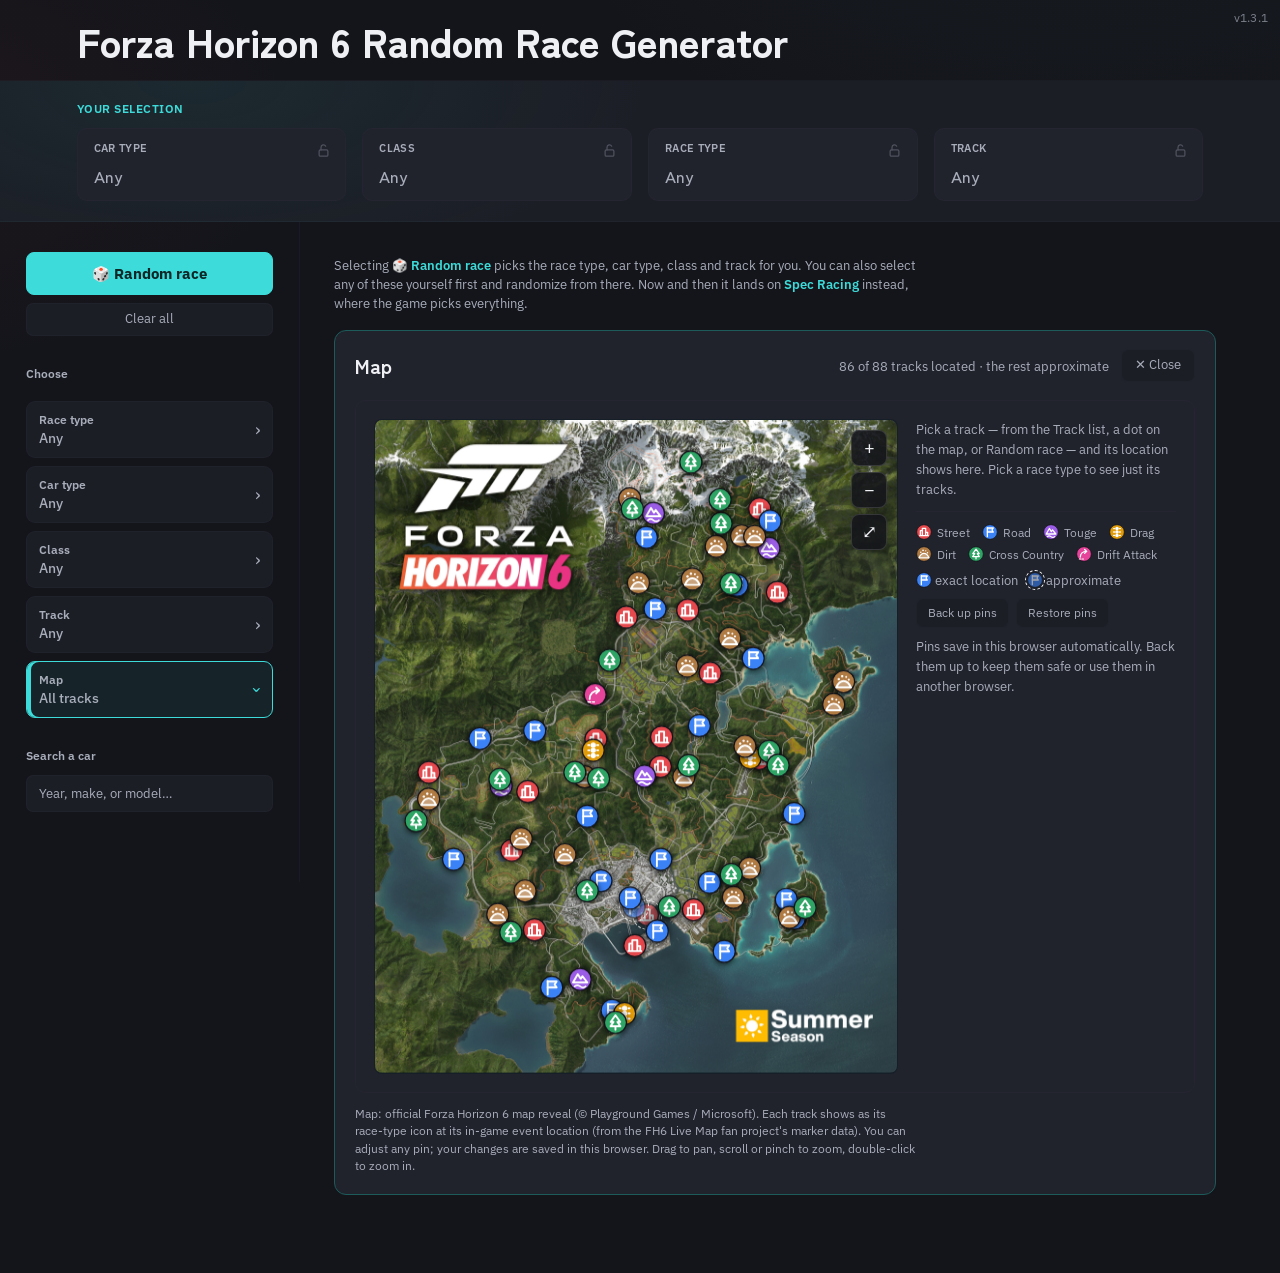
==== commit 0cf3535f: "Show app version in top-right corner APP_VERSION is hardcoded since the app has no build step to pul" ====
--- a/fh6-random-race-gen.html
+++ b/fh6-random-race-gen.html
@@ -39,6 +39,17 @@
   .hero{
     padding:18px 6vw 16px;
     border-bottom:1px solid var(--line);
+  }
+  .app-version{
+    position:fixed;
+    top:10px;
+    right:12px;
+    z-index:40;
+    font-size:12px;
+    color:var(--paper-dim);
+    opacity:0.7;
+    letter-spacing:0.02em;
+    pointer-events:none;
   }
   /* ---- Random race result banner ---- */
   .random-result{
@@ -842,6 +853,8 @@
 </style>
 </head>
 <body>
+
+<span class="app-version" id="appVersion"></span>
 
 <div class="hero">
   <h1 class="display" style="font-size:clamp(22px, 4vw, 40px); line-height:1.15; margin:0; font-weight:900; max-width:none;">Forza Horizon 6 Random Race Generator</h1>
@@ -979,6 +992,10 @@
 </div>
 
 <script>
+// Bump this with every release (matches the GitHub release tag), since the app has no build step to inject it.
+const APP_VERSION = "v1.3.1";
+document.getElementById("appVersion").textContent = APP_VERSION;
+
 // ---- Source: forza-horizon-6-car-types-to-races.md ----
 // Which race types each car type suits. FH6 itself lets any car enter any race (only class caps apply);
 // these pairings follow FH6 guide recommendations by surface (Oct 2026). Every type has at least two.
